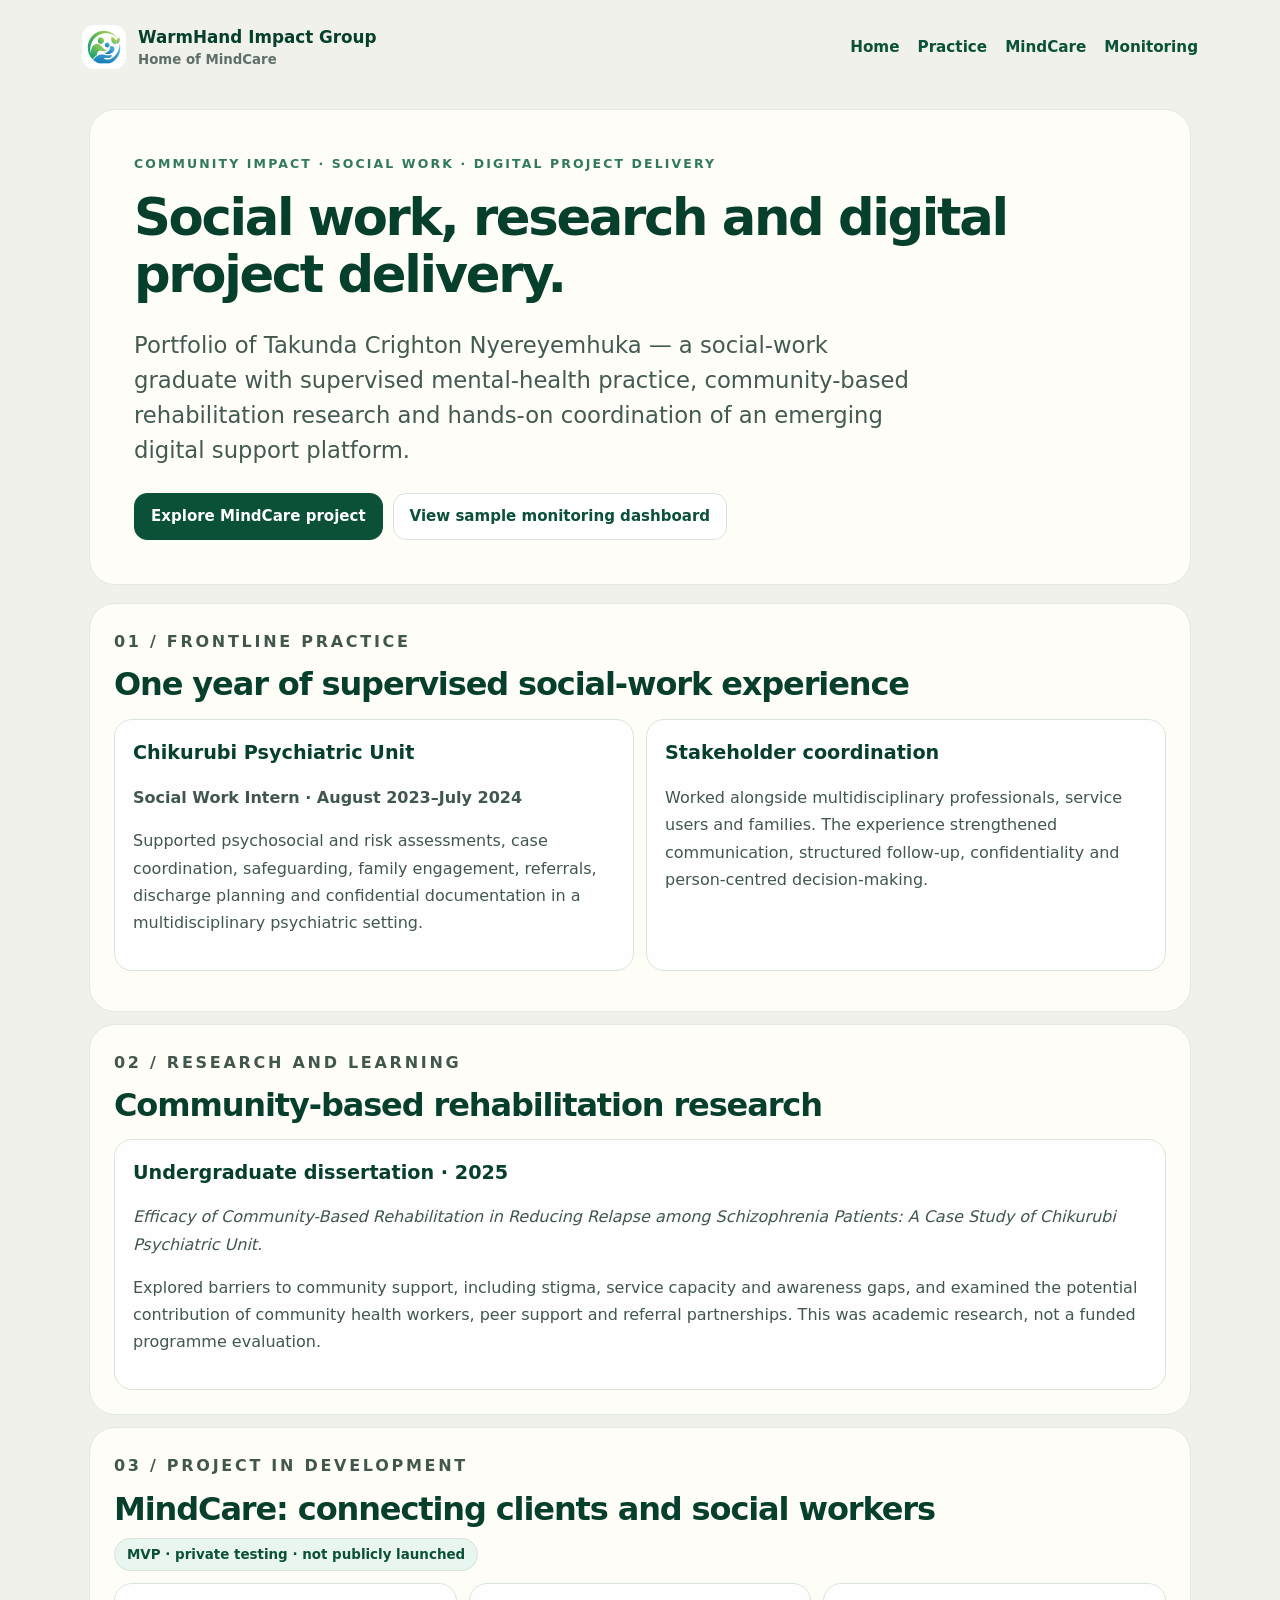
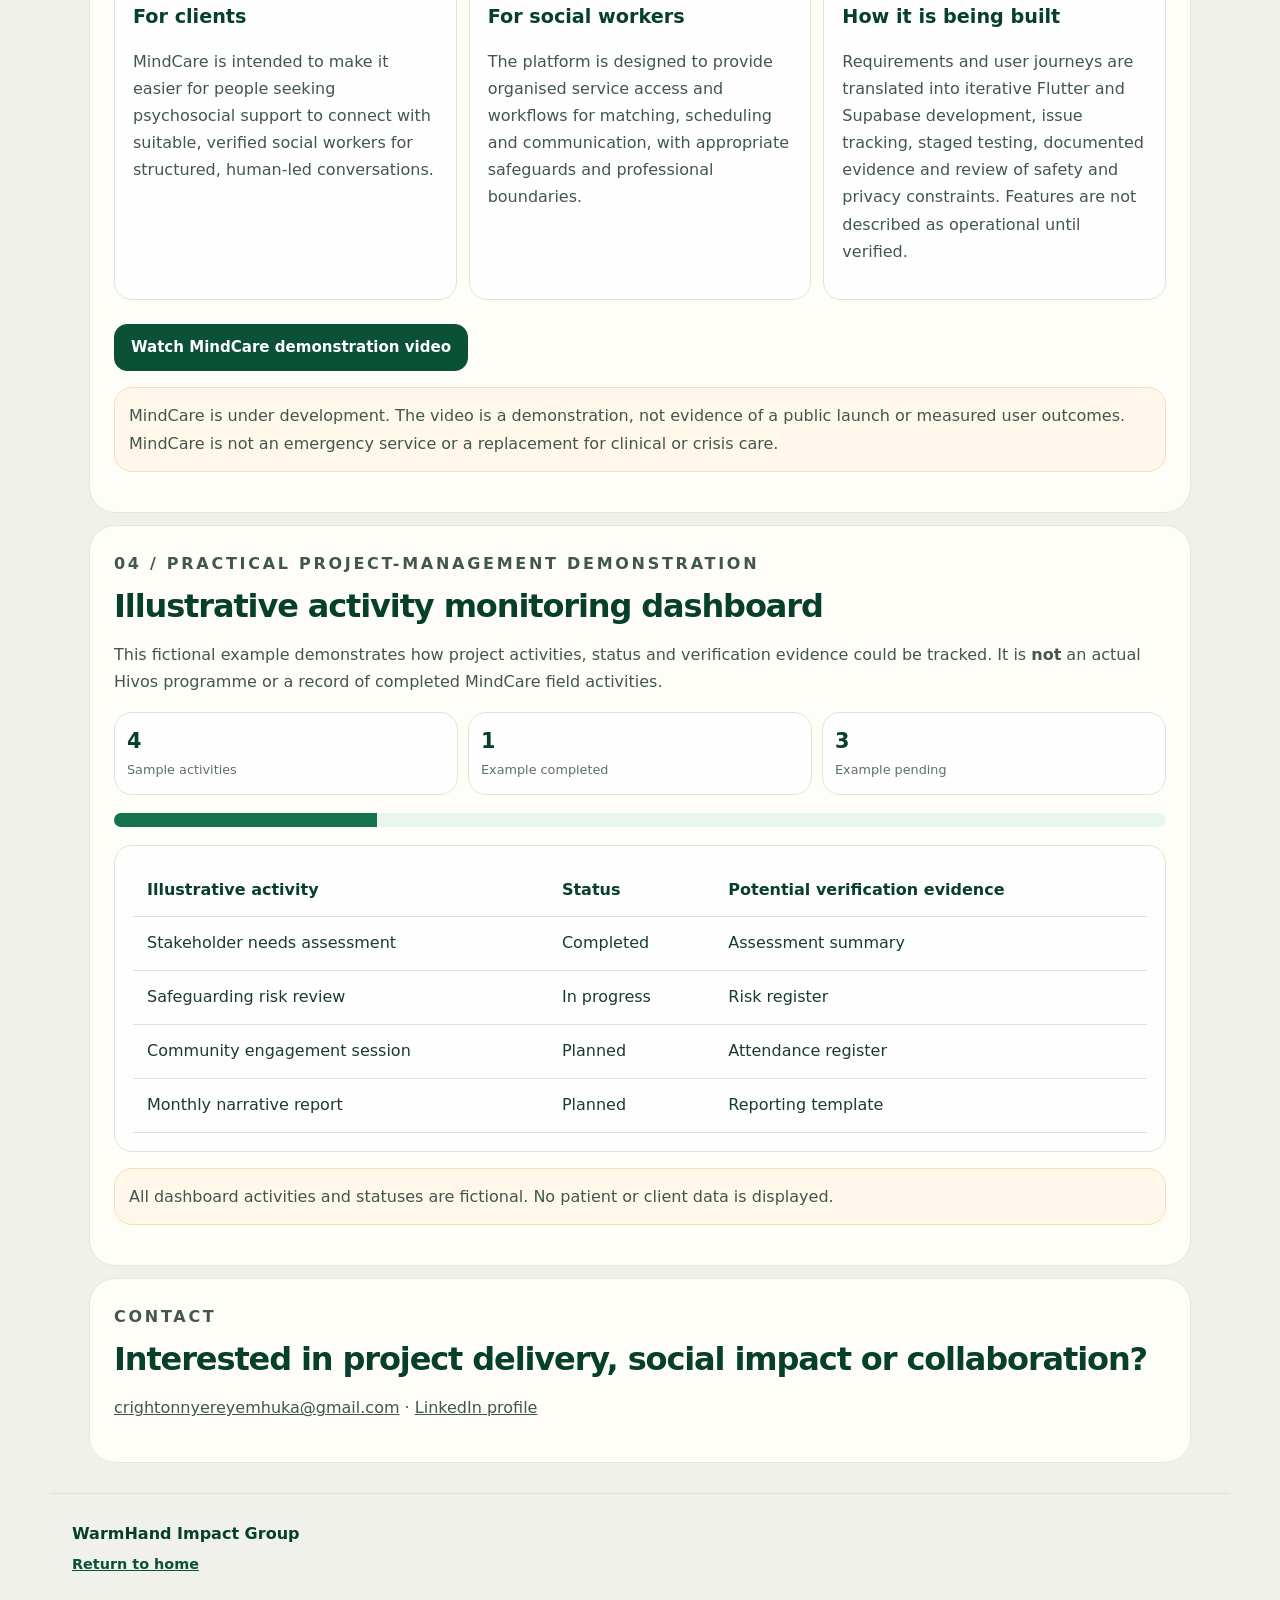
==== community-impact.html @ c660fe6f "Apply editorial layout and improve mobile navigation" ====
<!doctype html>
<html lang="en"><head><meta charset="utf-8"><meta name="viewport" content="width=device-width, initial-scale=1"><meta name="description" content="Community impact, social work practice, research and MindCare digital project delivery portfolio."><title>Community Impact & Project Delivery | WarmHand Impact</title><link rel="stylesheet" href="assets/styles.css"><link rel="stylesheet" href="assets/editorial-layout.css"><style>
/* Portfolio extensions use the existing WarmHand design tokens and components. */
.portfolio-wrap{max-width:1180px;margin:0 auto;padding:0 22px}
.portfolio-hero{padding:74px 0 58px}
.portfolio-hero h1{max-width:950px;font-size:clamp(2.45rem,5.1vw,5.8rem);line-height:.98;letter-spacing:-.065em;color:var(--green-950);margin:16px 0 24px}
.portfolio-hero>p:not(.eyebrow){max-width:800px;font-size:clamp(1.08rem,2vw,1.42rem);color:#425a51}
.portfolio-grid{display:grid;grid-template-columns:repeat(auto-fit,minmax(260px,1fr));gap:18px;margin:24px 0}
.portfolio-panel{background:rgba(255,255,255,.82);border:1px solid var(--line);border-radius:24px;padding:24px;box-shadow:var(--soft-shadow)}
.portfolio-panel h3{margin:0 0 8px;color:var(--green-950);font-size:1.2rem}
.portfolio-panel p{color:#41574e}
.portfolio-table{width:100%;border-collapse:collapse;min-width:600px}
.portfolio-table th,.portfolio-table td{padding:14px;text-align:left;border-bottom:1px solid var(--line)}
.portfolio-table th{color:var(--green-950)}
.portfolio-scroll{overflow-x:auto}
.portfolio-progress{height:14px;background:var(--green-100);border-radius:999px;overflow:hidden;margin:18px 0}
.portfolio-progress span{display:block;width:25%;height:100%;background:var(--green-700)}
.portfolio-note{background:#fff7e9;border:1px solid #f1dfbd;border-radius:18px;padding:14px;color:#59462b}
.portfolio-wrap .section{padding-left:0;padding-right:0}
@media(max-width:620px){.portfolio-wrap{padding:0 18px}.portfolio-hero{padding:44px 0 24px}.portfolio-hero h1{font-size:2.7rem}}
</style></head>
<body><a class="skip-link" href="#main">Skip to content</a><header class="site-header"><nav class="nav-shell" aria-label="Primary navigation"><a class="brand" href="index.html"><img class="brand-logo" src="assets/images/warmhand-logo-mark.png" alt="WarmHand Impact Group logo"><span><strong>WarmHand Impact Group</strong><small>Home of MindCare</small></span></a><div class="nav-links"><a href="index.html">Home</a><a href="#practice">Practice</a><a href="#mindcare-project">MindCare</a><a href="#monitoring">Monitoring</a></div><details class="mobile-nav"><summary>Menu ☰</summary><div class="mobile-nav-links"><a href="index.html">Home</a><a href="#practice">Practice</a><a href="#research">Research</a><a href="#mindcare-project">MindCare</a><a href="#monitoring">Project example</a></div></details></nav></header>
<main id="main" class="portfolio-wrap"><section class="portfolio-hero"><p class="eyebrow">Community impact · Social work · Digital project delivery</p><h1>Social work, research and digital project delivery.</h1><p>Portfolio of Takunda Crighton Nyereyemhuka — a social-work graduate with supervised mental-health practice, community-based rehabilitation research and hands-on coordination of an emerging digital support platform.</p><div class="cta-row"><a class="button primary" href="#mindcare-project">Explore MindCare project</a><a class="button secondary" href="#monitoring">View sample monitoring dashboard</a></div></section>
<section class="section" id="practice"><p class="eyebrow">01 / Frontline practice</p><h2>One year of supervised social-work experience</h2><div class="portfolio-grid"><article class="portfolio-panel"><h3>Chikurubi Psychiatric Unit</h3><p><strong>Social Work Intern · August 2023–July 2024</strong></p><p>Supported psychosocial and risk assessments, case coordination, safeguarding, family engagement, referrals, discharge planning and confidential documentation in a multidisciplinary psychiatric setting.</p></article><article class="portfolio-panel"><h3>Stakeholder coordination</h3><p>Worked alongside multidisciplinary professionals, service users and families. The experience strengthened communication, structured follow-up, confidentiality and person-centred decision-making.</p></article></div></section>
<section class="section" id="research"><p class="eyebrow">02 / Research and learning</p><h2>Community-based rehabilitation research</h2><div class="portfolio-panel"><h3>Undergraduate dissertation · 2025</h3><p><em>Efficacy of Community-Based Rehabilitation in Reducing Relapse among Schizophrenia Patients: A Case Study of Chikurubi Psychiatric Unit.</em></p><p>Explored barriers to community support, including stigma, service capacity and awareness gaps, and examined the potential contribution of community health workers, peer support and referral partnerships. This was academic research, not a funded programme evaluation.</p></div></section>
<section class="section" id="mindcare-project"><p class="eyebrow">03 / Project in development</p><h2>MindCare: connecting clients and social workers</h2><span class="soft-badge">MVP · private testing · not publicly launched</span><div class="portfolio-grid"><article class="portfolio-panel"><h3>For clients</h3><p>MindCare is intended to make it easier for people seeking psychosocial support to connect with suitable, verified social workers for structured, human-led conversations.</p></article><article class="portfolio-panel"><h3>For social workers</h3><p>The platform is designed to provide organised service access and workflows for matching, scheduling and communication, with appropriate safeguards and professional boundaries.</p></article><article class="portfolio-panel"><h3>How it is being built</h3><p>Requirements and user journeys are translated into iterative Flutter and Supabase development, issue tracking, staged testing, documented evidence and review of safety and privacy constraints. Features are not described as operational until verified.</p></article></div><div class="cta-row"><a class="button primary" href="https://drive.google.com/file/d/1wieBa8pAQVCVMaeplPuVgaQwXZJIUbIg/view?usp=drivesdk" target="_blank" rel="noopener noreferrer">Watch MindCare demonstration video</a></div><p class="portfolio-note">MindCare is under development. The video is a demonstration, not evidence of a public launch or measured user outcomes. MindCare is not an emergency service or a replacement for clinical or crisis care.</p></section>
<section class="section" id="monitoring"><p class="eyebrow">04 / Practical project-management demonstration</p><h2>Illustrative activity monitoring dashboard</h2><p>This fictional example demonstrates how project activities, status and verification evidence could be tracked. It is <strong>not</strong> an actual Hivos programme or a record of completed MindCare field activities.</p><div class="portfolio-dashboard"><div class="portfolio-panel"><strong>4</strong><small>Sample activities</small></div><div class="portfolio-panel"><strong>1</strong><small>Example completed</small></div><div class="portfolio-panel"><strong>3</strong><small>Example pending</small></div></div><div class="portfolio-progress" role="img" aria-label="One of four illustrative activities completed"><span></span></div><div class="portfolio-panel portfolio-scroll"><table class="portfolio-table"><thead><tr><th>Illustrative activity</th><th>Status</th><th>Potential verification evidence</th></tr></thead><tbody><tr><td>Stakeholder needs assessment</td><td>Completed</td><td>Assessment summary</td></tr><tr><td>Safeguarding risk review</td><td>In progress</td><td>Risk register</td></tr><tr><td>Community engagement session</td><td>Planned</td><td>Attendance register</td></tr><tr><td>Monthly narrative report</td><td>Planned</td><td>Reporting template</td></tr></tbody></table></div><p class="portfolio-note">All dashboard activities and statuses are fictional. No patient or client data is displayed.</p></section>
<section class="section"><p class="eyebrow">Contact</p><h2>Interested in project delivery, social impact or collaboration?</h2><p><a href="mailto:crightonnyereyemhuka@gmail.com">crightonnyereyemhuka@gmail.com</a> · <a href="https://www.linkedin.com/in/crighton-nyereyemhuka-972250385" target="_blank" rel="noopener noreferrer">LinkedIn profile</a></p></section></main><footer class="site-footer"><div><strong>WarmHand Impact Group</strong><p><a href="index.html">Return to home</a></p></div></footer></body></html>
---- assets/styles.css ----
:root{
  --green-950:#063f2b; --green-900:#0b5138; --green-700:#14724e; --green-100:#e9f6ef; --green-50:#f5fbf7;
  --sky:#dff4ff; --sky-deep:#3e9ac4; --cream:#fffdf7; --ink:#163027; --muted:#5d7068; --line:#dbe9e2;
  --shadow:0 24px 70px rgba(11,81,56,.14); --soft-shadow:0 12px 35px rgba(11,81,56,.10); --radius:28px;
}
*{box-sizing:border-box} html{scroll-behavior:smooth} body{margin:0;font-family:Inter,ui-sans-serif,system-ui,-apple-system,BlinkMacSystemFont,"Segoe UI",Arial,sans-serif;color:var(--ink);background:linear-gradient(180deg,var(--cream),var(--green-50));line-height:1.6} img{max-width:100%;display:block} a{color:inherit}.skip-link{position:absolute;left:-999px;top:0;background:#fff;padding:10px 14px;z-index:20}.skip-link:focus{left:12px}.site-header{position:sticky;top:0;z-index:10;background:rgba(255,253,247,.84);backdrop-filter:blur(18px);border-bottom:1px solid rgba(219,233,226,.75)}.nav-shell{max-width:1180px;margin:auto;padding:16px 22px;display:flex;align-items:center;justify-content:space-between;gap:18px}.brand{display:flex;align-items:center;gap:12px;text-decoration:none}.brand-mark{width:48px;height:48px;border-radius:16px;background:linear-gradient(135deg,var(--green-900),var(--green-700));color:white;display:grid;place-items:center;font-weight:900;letter-spacing:-1px;box-shadow:var(--soft-shadow)}.brand strong{display:block;color:var(--green-950);font-size:1rem}.brand small{display:block;color:var(--muted);font-weight:650}.nav-links{display:flex;gap:18px;align-items:center}.nav-links a{text-decoration:none;font-weight:750;color:var(--green-900);font-size:.95rem}.hero-section{max-width:1240px;margin:0 auto;padding:74px 22px 58px;display:grid;grid-template-columns:minmax(0,0.86fr) minmax(320px,1.14fr);gap:36px;align-items:center}.hero-copy h1{font-size:clamp(2.45rem,5.1vw,5.8rem);line-height:.94;margin:16px 0 24px;letter-spacing:-.065em;color:var(--green-950)}.hero-lead{font-size:clamp(1.08rem,2vw,1.42rem);color:#425a51;max-width:650px}.eyebrow{text-transform:uppercase;letter-spacing:.16em;color:var(--green-700);font-size:.78rem;font-weight:900;margin:0 0 10px}.badge-row,.cta-row{display:flex;flex-wrap:wrap;gap:10px;margin-top:22px}.status-badge,.soft-badge{border:1px solid var(--line);background:white;border-radius:999px;padding:10px 14px;font-weight:850;color:var(--green-900);box-shadow:0 8px 24px rgba(11,81,56,.06)}.soft-badge{background:var(--green-100)}.button{display:inline-flex;align-items:center;justify-content:center;border-radius:999px;padding:13px 18px;text-decoration:none;font-weight:900;border:1px solid var(--line);transition:.2s ease}.button.primary{background:var(--green-900);color:white;border-color:var(--green-900)}.button.secondary{background:white;color:var(--green-900)}.button.ghost{background:transparent;color:var(--green-900)}.button:hover{transform:translateY(-2px);box-shadow:var(--soft-shadow)}.hero-visual{border-radius:36px;overflow:hidden;box-shadow:var(--shadow);background:white}.hero-visual img{width:100%;height:100%;object-fit:cover}.section{max-width:1180px;margin:0 auto;padding:76px 22px}.split-section{display:grid;grid-template-columns:1fr 1fr;gap:42px;align-items:center}.split-section.reverse{grid-template-columns:1.05fr .95fr}.section h2{font-size:clamp(2rem,3.2vw,3.75rem);line-height:1.02;letter-spacing:-.045em;color:var(--green-950);margin:0 0 20px}.section p{font-size:1.04rem;color:#41574e}.image-card{border-radius:var(--radius);overflow:hidden;background:#fff;box-shadow:var(--shadow);border:1px solid rgba(219,233,226,.8)}.image-card img{width:100%;height:100%;object-fit:cover}.image-card.tall img{min-height:420px}.section-heading{max-width:820px;margin-bottom:28px}.cards{display:grid;gap:18px}.cards.four{grid-template-columns:repeat(4,1fr)}.info-card{background:rgba(255,255,255,.82);border:1px solid var(--line);border-radius:24px;padding:24px;box-shadow:var(--soft-shadow)}.info-card span{display:inline-grid;place-items:center;width:42px;height:42px;border-radius:14px;background:var(--green-100);color:var(--green-900);font-weight:900;margin-bottom:14px}.info-card h3{margin:0 0 8px;color:var(--green-950);font-size:1.2rem}.info-card p{font-size:.98rem;margin:0}.product-spotlight{display:grid;grid-template-columns:.95fr 1.05fr;gap:42px;align-items:center;background:linear-gradient(135deg,#ffffff,#eef8f3 62%,#e5f7ff);border:1px solid var(--line);border-radius:42px;margin-top:56px;box-shadow:var(--shadow)}.check-list{list-style:none;padding:0;margin:22px 0;display:grid;gap:10px}.check-list li{background:white;border:1px solid var(--line);border-radius:16px;padding:12px 14px;font-weight:800;color:var(--green-900)}.check-list li:before{content:"✓";display:inline-block;margin-right:10px;color:var(--green-700)}.safe-note{font-size:.95rem;background:#fff7e9;border:1px solid #f1dfbd;border-radius:18px;padding:14px;color:#59462b!important}.product-image img{min-height:390px}.steps{display:grid;grid-template-columns:repeat(4,1fr);gap:16px}.steps article{background:white;border:1px solid var(--line);border-radius:24px;padding:24px;box-shadow:var(--soft-shadow)}.steps strong{display:grid;place-items:center;width:44px;height:44px;border-radius:15px;background:var(--green-900);color:white;margin-bottom:14px}.steps h3{margin:0 0 8px;color:var(--green-950)}.steps p{font-size:.96rem;margin:0}.full-bleed-card{background:var(--green-950);color:white;border-radius:42px;display:grid;grid-template-columns:.88fr 1.12fr;gap:30px;align-items:center;box-shadow:var(--shadow);padding:42px;margin-top:36px}.full-bleed-card .eyebrow{color:#b8f1d4}.full-bleed-card h2,.full-bleed-card p{color:white}.full-bleed-card img{border-radius:28px;box-shadow:0 16px 50px rgba(0,0,0,.24)}.founder-note{position:relative;border-radius:42px;overflow:hidden;margin-top:36px;border:1px solid var(--line);box-shadow:var(--shadow);min-height:360px;display:grid;align-items:center}.founder-bg{position:absolute;inset:0;background:url('images/founder-mission-abstract.png') center/cover no-repeat;opacity:.9}.founder-content{position:relative;max-width:820px;padding:48px}.founder-content blockquote{font-size:clamp(1.45rem,2.8vw,2.55rem);line-height:1.15;letter-spacing:-.035em;color:var(--green-950);margin:0 0 24px;font-weight:900}.founder-name{font-weight:900;color:var(--green-950)!important;margin:0}.founder-role{margin:0;color:var(--muted)!important}.partnership-section{display:grid;grid-template-columns:.9fr 1.1fr;gap:32px;align-items:center}.partner-cards{display:grid;grid-template-columns:1fr 1fr;gap:14px}.partner-cards span{background:white;border:1px solid var(--line);border-radius:20px;padding:18px;font-weight:850;color:var(--green-900);box-shadow:var(--soft-shadow)}.site-footer{max-width:1180px;margin:50px auto 24px;padding:28px 22px;border-top:1px solid var(--line);display:flex;justify-content:space-between;gap:22px;align-items:flex-start}.site-footer strong{color:var(--green-950)}.site-footer p{margin:6px 0;color:var(--muted)}.site-footer nav{display:flex;flex-wrap:wrap;gap:14px}.site-footer a{font-weight:800;color:var(--green-900)}.legal-main{max-width:920px;margin:0 auto;padding:70px 22px}.legal-card{background:white;border:1px solid var(--line);box-shadow:var(--shadow);border-radius:32px;padding:34px}.legal-card h1{color:var(--green-950);font-size:clamp(2rem,4vw,3.3rem);line-height:1;margin-top:0}.legal-card h2{color:var(--green-900);margin-top:30px}.legal-card p,.legal-card li{color:#41574e}.legal-pill{display:inline-flex;border:1px solid var(--line);background:var(--green-100);border-radius:999px;padding:8px 12px;font-weight:850;color:var(--green-900);margin-bottom:16px}
@media(max-width:940px){.nav-shell{align-items:flex-start}.nav-links{display:none}.hero-section,.split-section,.split-section.reverse,.product-spotlight,.full-bleed-card,.partnership-section{grid-template-columns:1fr}.hero-section{padding-top:44px}.cards.four,.steps{grid-template-columns:1fr 1fr}.product-spotlight,.full-bleed-card{border-radius:30px;margin-left:14px;margin-right:14px}.site-footer{flex-direction:column}.founder-content{padding:34px}}
@media(max-width:620px){.hero-copy h1{font-size:2.7rem}.cards.four,.steps,.partner-cards{grid-template-columns:1fr}.section{padding:54px 18px}.hero-section{padding-left:18px;padding-right:18px}.full-bleed-card{padding:24px}.brand small{display:none}.hero-visual,.image-card{border-radius:24px}}

/* StageWEB_18_R8 typography and logo fix */
html {
  -webkit-font-smoothing: antialiased;
  -moz-osx-font-smoothing: grayscale;
  text-rendering: optimizeLegibility;
}

body {
  font-family: Inter, ui-sans-serif, system-ui, -apple-system, BlinkMacSystemFont, "Segoe UI", Arial, sans-serif;
  letter-spacing: -0.01em;
}

.brand-logo {
  width: 44px;
  height: 44px;
  border-radius: 16px;
  object-fit: contain;
  display: block;
  background: #ffffff;
  padding: 4px;
  box-shadow: 0 14px 34px rgba(15, 118, 110, 0.16);
}

@media (max-width: 640px) {
  .brand-logo {
    width: 40px;
    height: 40px;
    border-radius: 14px;
  }
}
---- assets/editorial-layout.css ----
/* WarmHand editorial card layout — informed by the supplied Jue's screenshot, with original WarmHand branding. */
:root{--cream:#f0f1eb;--line:#d9e5dc;--shadow:0 12px 34px rgba(6,63,43,.055);--soft-shadow:0 7px 20px rgba(6,63,43,.045);--radius:24px}
body{background:#f0f1eb;color:#193c30;line-height:1.55;letter-spacing:0}
.site-header{position:relative;background:#f0f1eb;border-bottom:0;backdrop-filter:none}
.nav-shell{max-width:1160px;padding:24px 22px}
.brand strong{font-size:1.05rem}.brand-logo{box-shadow:none;border-radius:12px}
.hero-section{max-width:1130px;display:block;padding:36px 22px 20px}
.hero-copy{background:#fffdf8;border:1px solid #e2e9e1;border-radius:28px;padding:clamp(24px,4vw,48px);box-shadow:none}
.hero-copy h1{max-width:760px;font-size:clamp(2.05rem,4vw,3.7rem);line-height:1.09;letter-spacing:-.045em;margin:18px 0}
.hero-lead{font-size:clamp(1rem,1.6vw,1.2rem);line-height:1.65;color:#5a6c63;max-width:680px}
.eyebrow{font-size:.78rem;letter-spacing:.17em;font-weight:800;color:#31795c}
.brand-product-line{margin:14px 0 0;font-size:.98rem}
.badge-row{gap:8px;margin-top:20px}.status-badge,.soft-badge{font-size:.84rem;font-weight:700;padding:8px 12px;box-shadow:none}
.cta-row{gap:10px;margin-top:24px}.button{border-radius:13px;padding:11px 16px;font-size:.94rem;font-weight:750;box-shadow:none}
.hero-visual{max-width:1130px;margin:18px auto 0;border-radius:25px;max-height:360px;box-shadow:none}
.hero-visual img{width:100%;max-height:360px;object-fit:cover}
.section{max-width:1130px;padding:24px 22px}
.section h2{font-size:clamp(1.55rem,2.5vw,2.45rem);line-height:1.18;letter-spacing:-.035em;margin:0 0 14px}
.section p{font-size:1rem;line-height:1.7}
.split-section,.split-section.reverse,.partnership-section{background:#fffdf8;border:1px solid #e2e9e1;border-radius:28px;padding:clamp(22px,3vw,36px);gap:28px;margin-top:18px;margin-bottom:18px}
.image-card,.info-card,.steps article,.partner-cards span{border:1px solid #e0e8e0;border-radius:22px;box-shadow:none;background:#fffdfb}
.image-card.tall img,.product-image img{min-height:0}
.card-grid-section,.timeline-section{background:#f7f9f4;border-radius:28px;margin-top:18px;margin-bottom:18px;padding:clamp(22px,3vw,36px)}
.cards,.steps{gap:12px}.info-card,.steps article{padding:20px}
.info-card h3,.steps h3{font-size:1.05rem}.info-card p,.steps p{font-size:.93rem}
.product-spotlight{background:#fffdf8;border:1px solid #e2e9e1;border-radius:28px;margin-top:18px;margin-bottom:18px;box-shadow:none;padding:clamp(22px,3vw,36px);gap:28px}
.full-bleed-card{border-radius:28px;box-shadow:none;margin-top:18px;margin-bottom:18px;padding:30px}
.founder-note{min-height:0;border-radius:28px;box-shadow:none;margin-top:18px;margin-bottom:18px}
.founder-content{padding:36px}.founder-content blockquote{font-size:clamp(1.3rem,2.2vw,2rem);line-height:1.3}
.site-footer{margin-top:30px}.site-footer a{font-size:.9rem}
.mobile-nav{display:none}
@media(max-width:940px){.mobile-nav{display:block;position:relative;margin-left:auto}.mobile-nav summary{cursor:pointer;list-style:none;border:1px solid #d8e5db;border-radius:12px;padding:9px 13px;background:#fffdf8;color:var(--green-900);font-weight:750}.mobile-nav summary::-webkit-details-marker{display:none}.mobile-nav[open] .mobile-nav-links{display:flex;position:absolute;right:0;top:calc(100% + 8px);flex-direction:column;min-width:190px;background:#fffdf8;border:1px solid #d8e5db;border-radius:16px;padding:10px;box-shadow:var(--soft-shadow);z-index:50}.mobile-nav-links a{padding:10px;color:var(--green-900);font-weight:700;text-decoration:none}.nav-shell{align-items:center}.hero-section{padding-top:16px}.split-section,.split-section.reverse,.product-spotlight,.full-bleed-card,.partnership-section{grid-template-columns:1fr}}
@media(max-width:620px){.nav-shell{padding:16px 18px}.hero-section{padding:10px 14px 14px}.hero-copy{padding:24px 20px;border-radius:24px}.hero-copy h1{font-size:clamp(2rem,8vw,2.6rem);line-height:1.12}.hero-lead{font-size:1rem}.hero-visual{margin:12px 14px 0}.hero-visual img{max-height:230px}.section{padding:20px 14px}.split-section,.split-section.reverse,.partnership-section,.product-spotlight,.card-grid-section,.timeline-section{padding:22px 20px;margin-top:10px;margin-bottom:10px}.section h2{font-size:1.7rem}.section p{font-size:.97rem}.cards.four,.steps,.partner-cards{grid-template-columns:1fr}.info-card,.steps article{padding:18px}.cta-row{gap:8px}.button{padding:11px 13px;font-size:.9rem}.founder-content{padding:24px}.full-bleed-card{margin-left:14px;margin-right:14px;padding:22px}}
/* Community Impact page: same contained-panel language */
.portfolio-wrap{max-width:1130px!important;padding:0 14px!important}
.portfolio-hero{background:#fffdf8;border:1px solid #e2e9e1;border-radius:26px;padding:clamp(24px,4vw,44px)!important;margin:14px 0 18px}
.portfolio-hero h1{font-size:clamp(2rem,4vw,3.4rem)!important;line-height:1.12!important;letter-spacing:-.045em!important}
.portfolio-wrap .section{padding:24px!important;margin:12px 0!important;background:#fffdf8;border:1px solid #e2e9e1;border-radius:26px}
.portfolio-wrap .section h2{font-size:clamp(1.55rem,2.5vw,2.4rem)!important;line-height:1.2}
.portfolio-panel{border-radius:18px!important;box-shadow:none!important;padding:18px!important}
.portfolio-grid{gap:12px!important;margin:16px 0!important}
.portfolio-note{font-size:.9rem}.portfolio-dashboard{display:grid;grid-template-columns:repeat(3,minmax(0,1fr));gap:10px;margin:14px 0}.portfolio-dashboard .portfolio-panel{padding:12px!important}.portfolio-dashboard strong{display:block;color:var(--green-950);font-size:1.3rem}.portfolio-dashboard small{font-size:.8rem;color:var(--muted)}
@media(max-width:620px){.portfolio-wrap .section{padding:20px!important}.portfolio-hero{margin-top:8px}.portfolio-hero h1{font-size:2.15rem!important}}
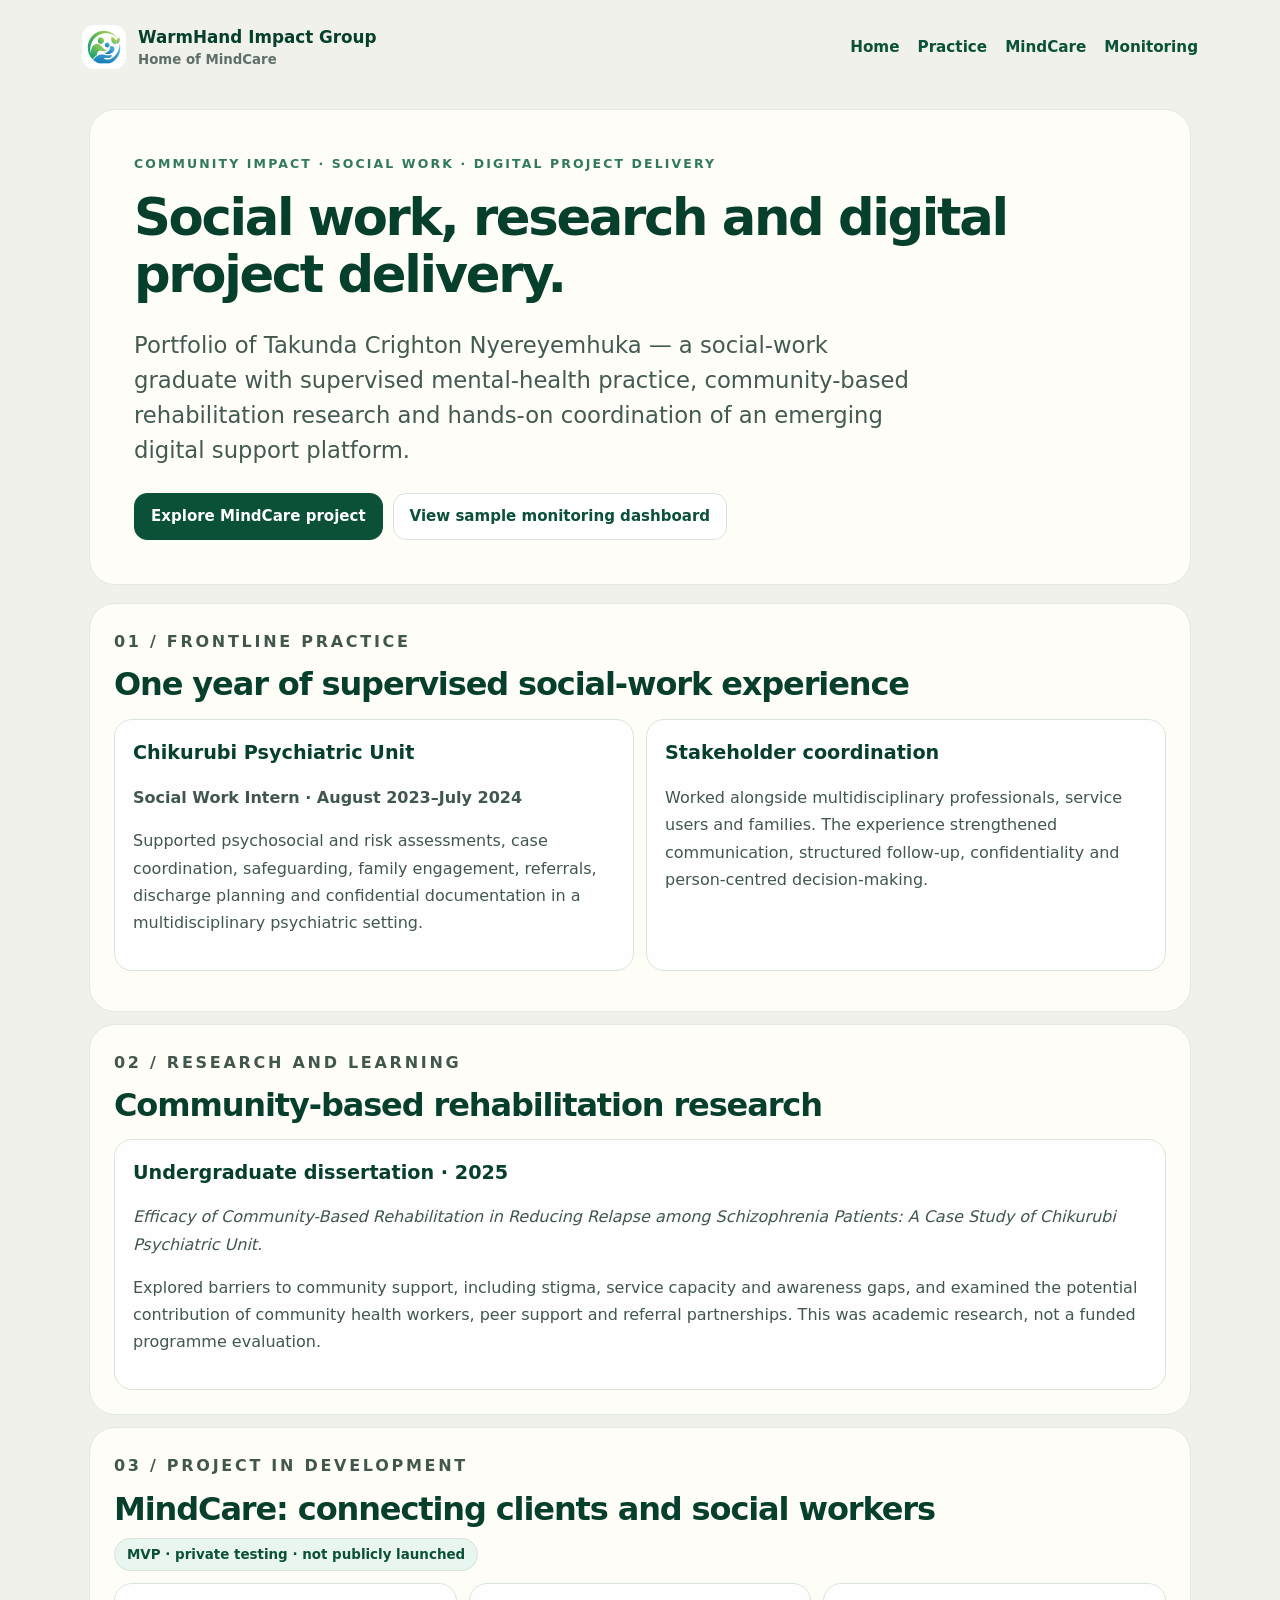
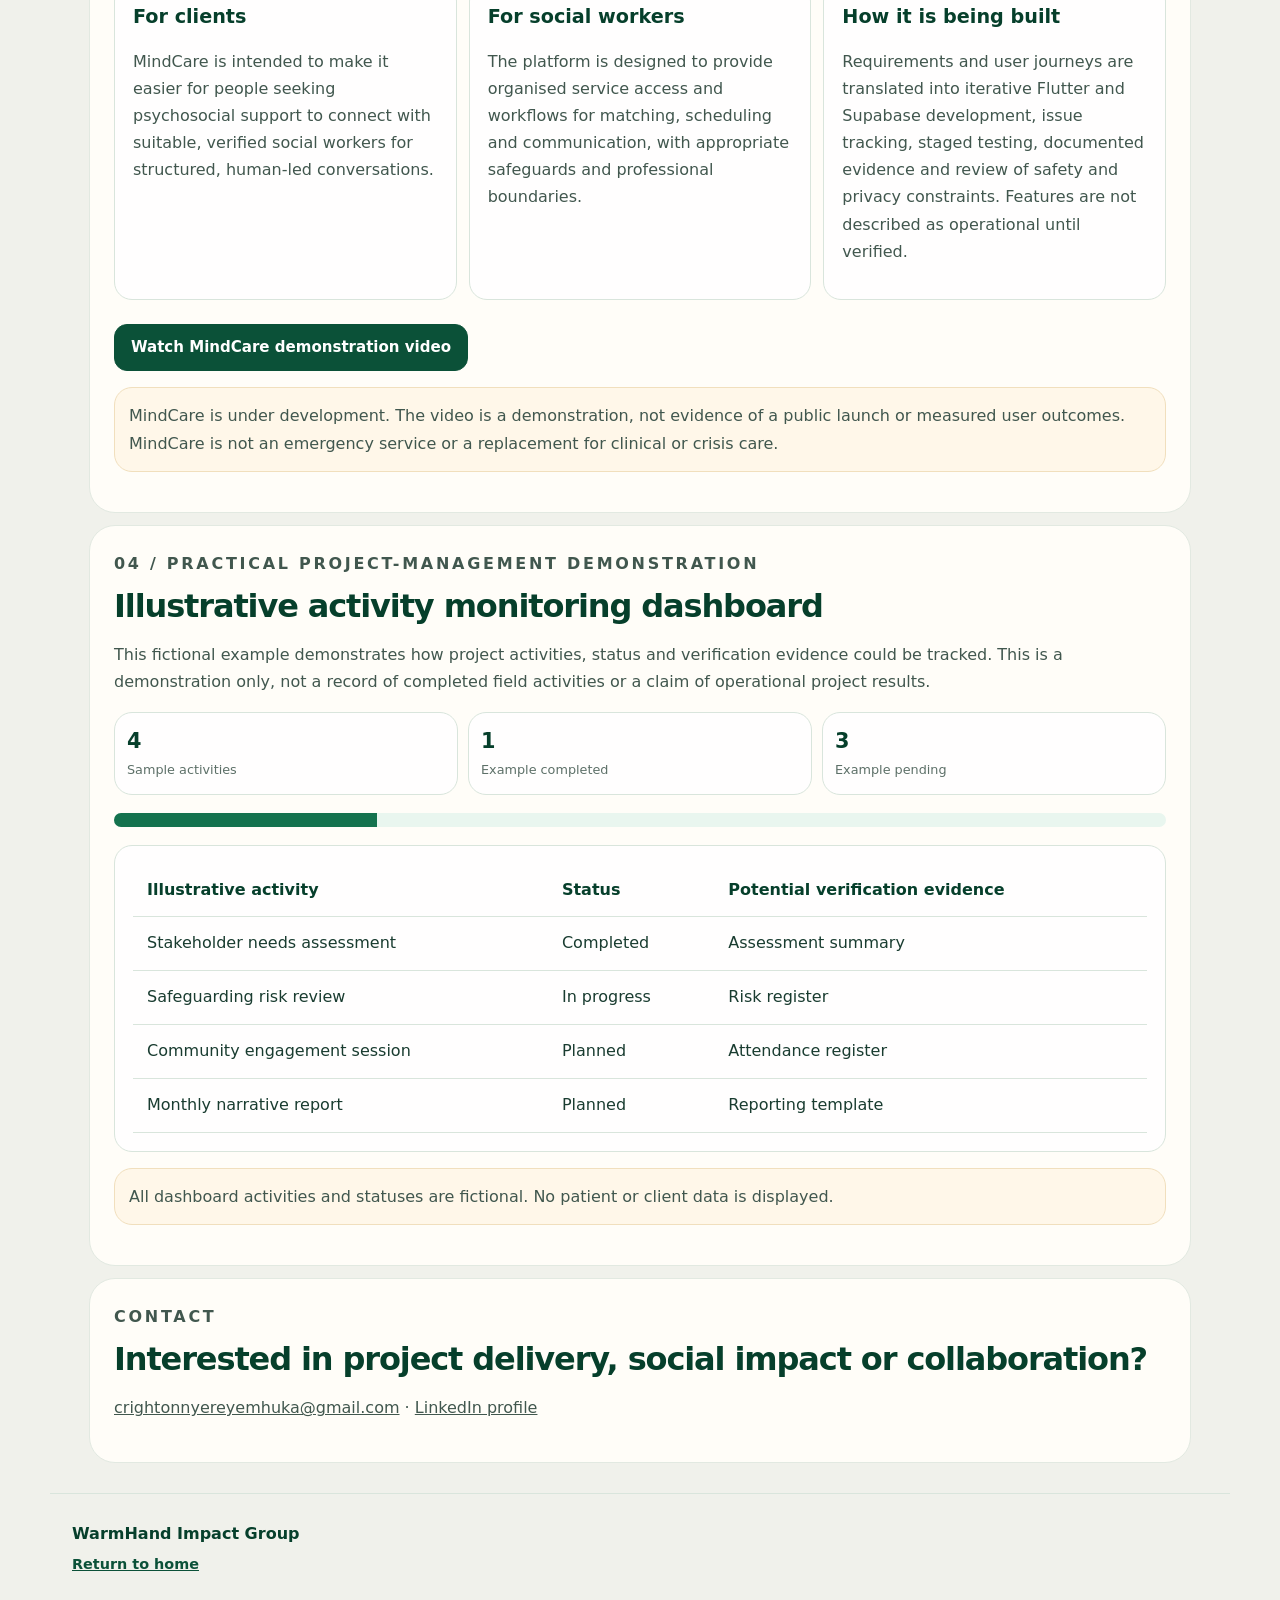
==== commit 199f513c: "Remove employer-specific reference from public portfolio" ====
--- a/community-impact.html
+++ b/community-impact.html
@@ -24,5 +24,5 @@
 <section class="section" id="practice"><p class="eyebrow">01 / Frontline practice</p><h2>One year of supervised social-work experience</h2><div class="portfolio-grid"><article class="portfolio-panel"><h3>Chikurubi Psychiatric Unit</h3><p><strong>Social Work Intern · August 2023–July 2024</strong></p><p>Supported psychosocial and risk assessments, case coordination, safeguarding, family engagement, referrals, discharge planning and confidential documentation in a multidisciplinary psychiatric setting.</p></article><article class="portfolio-panel"><h3>Stakeholder coordination</h3><p>Worked alongside multidisciplinary professionals, service users and families. The experience strengthened communication, structured follow-up, confidentiality and person-centred decision-making.</p></article></div></section>
 <section class="section" id="research"><p class="eyebrow">02 / Research and learning</p><h2>Community-based rehabilitation research</h2><div class="portfolio-panel"><h3>Undergraduate dissertation · 2025</h3><p><em>Efficacy of Community-Based Rehabilitation in Reducing Relapse among Schizophrenia Patients: A Case Study of Chikurubi Psychiatric Unit.</em></p><p>Explored barriers to community support, including stigma, service capacity and awareness gaps, and examined the potential contribution of community health workers, peer support and referral partnerships. This was academic research, not a funded programme evaluation.</p></div></section>
 <section class="section" id="mindcare-project"><p class="eyebrow">03 / Project in development</p><h2>MindCare: connecting clients and social workers</h2><span class="soft-badge">MVP · private testing · not publicly launched</span><div class="portfolio-grid"><article class="portfolio-panel"><h3>For clients</h3><p>MindCare is intended to make it easier for people seeking psychosocial support to connect with suitable, verified social workers for structured, human-led conversations.</p></article><article class="portfolio-panel"><h3>For social workers</h3><p>The platform is designed to provide organised service access and workflows for matching, scheduling and communication, with appropriate safeguards and professional boundaries.</p></article><article class="portfolio-panel"><h3>How it is being built</h3><p>Requirements and user journeys are translated into iterative Flutter and Supabase development, issue tracking, staged testing, documented evidence and review of safety and privacy constraints. Features are not described as operational until verified.</p></article></div><div class="cta-row"><a class="button primary" href="https://drive.google.com/file/d/1wieBa8pAQVCVMaeplPuVgaQwXZJIUbIg/view?usp=drivesdk" target="_blank" rel="noopener noreferrer">Watch MindCare demonstration video</a></div><p class="portfolio-note">MindCare is under development. The video is a demonstration, not evidence of a public launch or measured user outcomes. MindCare is not an emergency service or a replacement for clinical or crisis care.</p></section>
-<section class="section" id="monitoring"><p class="eyebrow">04 / Practical project-management demonstration</p><h2>Illustrative activity monitoring dashboard</h2><p>This fictional example demonstrates how project activities, status and verification evidence could be tracked. It is <strong>not</strong> an actual Hivos programme or a record of completed MindCare field activities.</p><div class="portfolio-dashboard"><div class="portfolio-panel"><strong>4</strong><small>Sample activities</small></div><div class="portfolio-panel"><strong>1</strong><small>Example completed</small></div><div class="portfolio-panel"><strong>3</strong><small>Example pending</small></div></div><div class="portfolio-progress" role="img" aria-label="One of four illustrative activities completed"><span></span></div><div class="portfolio-panel portfolio-scroll"><table class="portfolio-table"><thead><tr><th>Illustrative activity</th><th>Status</th><th>Potential verification evidence</th></tr></thead><tbody><tr><td>Stakeholder needs assessment</td><td>Completed</td><td>Assessment summary</td></tr><tr><td>Safeguarding risk review</td><td>In progress</td><td>Risk register</td></tr><tr><td>Community engagement session</td><td>Planned</td><td>Attendance register</td></tr><tr><td>Monthly narrative report</td><td>Planned</td><td>Reporting template</td></tr></tbody></table></div><p class="portfolio-note">All dashboard activities and statuses are fictional. No patient or client data is displayed.</p></section>
+<section class="section" id="monitoring"><p class="eyebrow">04 / Practical project-management demonstration</p><h2>Illustrative activity monitoring dashboard</h2><p>This fictional example demonstrates how project activities, status and verification evidence could be tracked. This is a demonstration only, not a record of completed field activities or a claim of operational project results.</p><div class="portfolio-dashboard"><div class="portfolio-panel"><strong>4</strong><small>Sample activities</small></div><div class="portfolio-panel"><strong>1</strong><small>Example completed</small></div><div class="portfolio-panel"><strong>3</strong><small>Example pending</small></div></div><div class="portfolio-progress" role="img" aria-label="One of four illustrative activities completed"><span></span></div><div class="portfolio-panel portfolio-scroll"><table class="portfolio-table"><thead><tr><th>Illustrative activity</th><th>Status</th><th>Potential verification evidence</th></tr></thead><tbody><tr><td>Stakeholder needs assessment</td><td>Completed</td><td>Assessment summary</td></tr><tr><td>Safeguarding risk review</td><td>In progress</td><td>Risk register</td></tr><tr><td>Community engagement session</td><td>Planned</td><td>Attendance register</td></tr><tr><td>Monthly narrative report</td><td>Planned</td><td>Reporting template</td></tr></tbody></table></div><p class="portfolio-note">All dashboard activities and statuses are fictional. No patient or client data is displayed.</p></section>
 <section class="section"><p class="eyebrow">Contact</p><h2>Interested in project delivery, social impact or collaboration?</h2><p><a href="mailto:crightonnyereyemhuka@gmail.com">crightonnyereyemhuka@gmail.com</a> · <a href="https://www.linkedin.com/in/crighton-nyereyemhuka-972250385" target="_blank" rel="noopener noreferrer">LinkedIn profile</a></p></section></main><footer class="site-footer"><div><strong>WarmHand Impact Group</strong><p><a href="index.html">Return to home</a></p></div></footer></body></html>
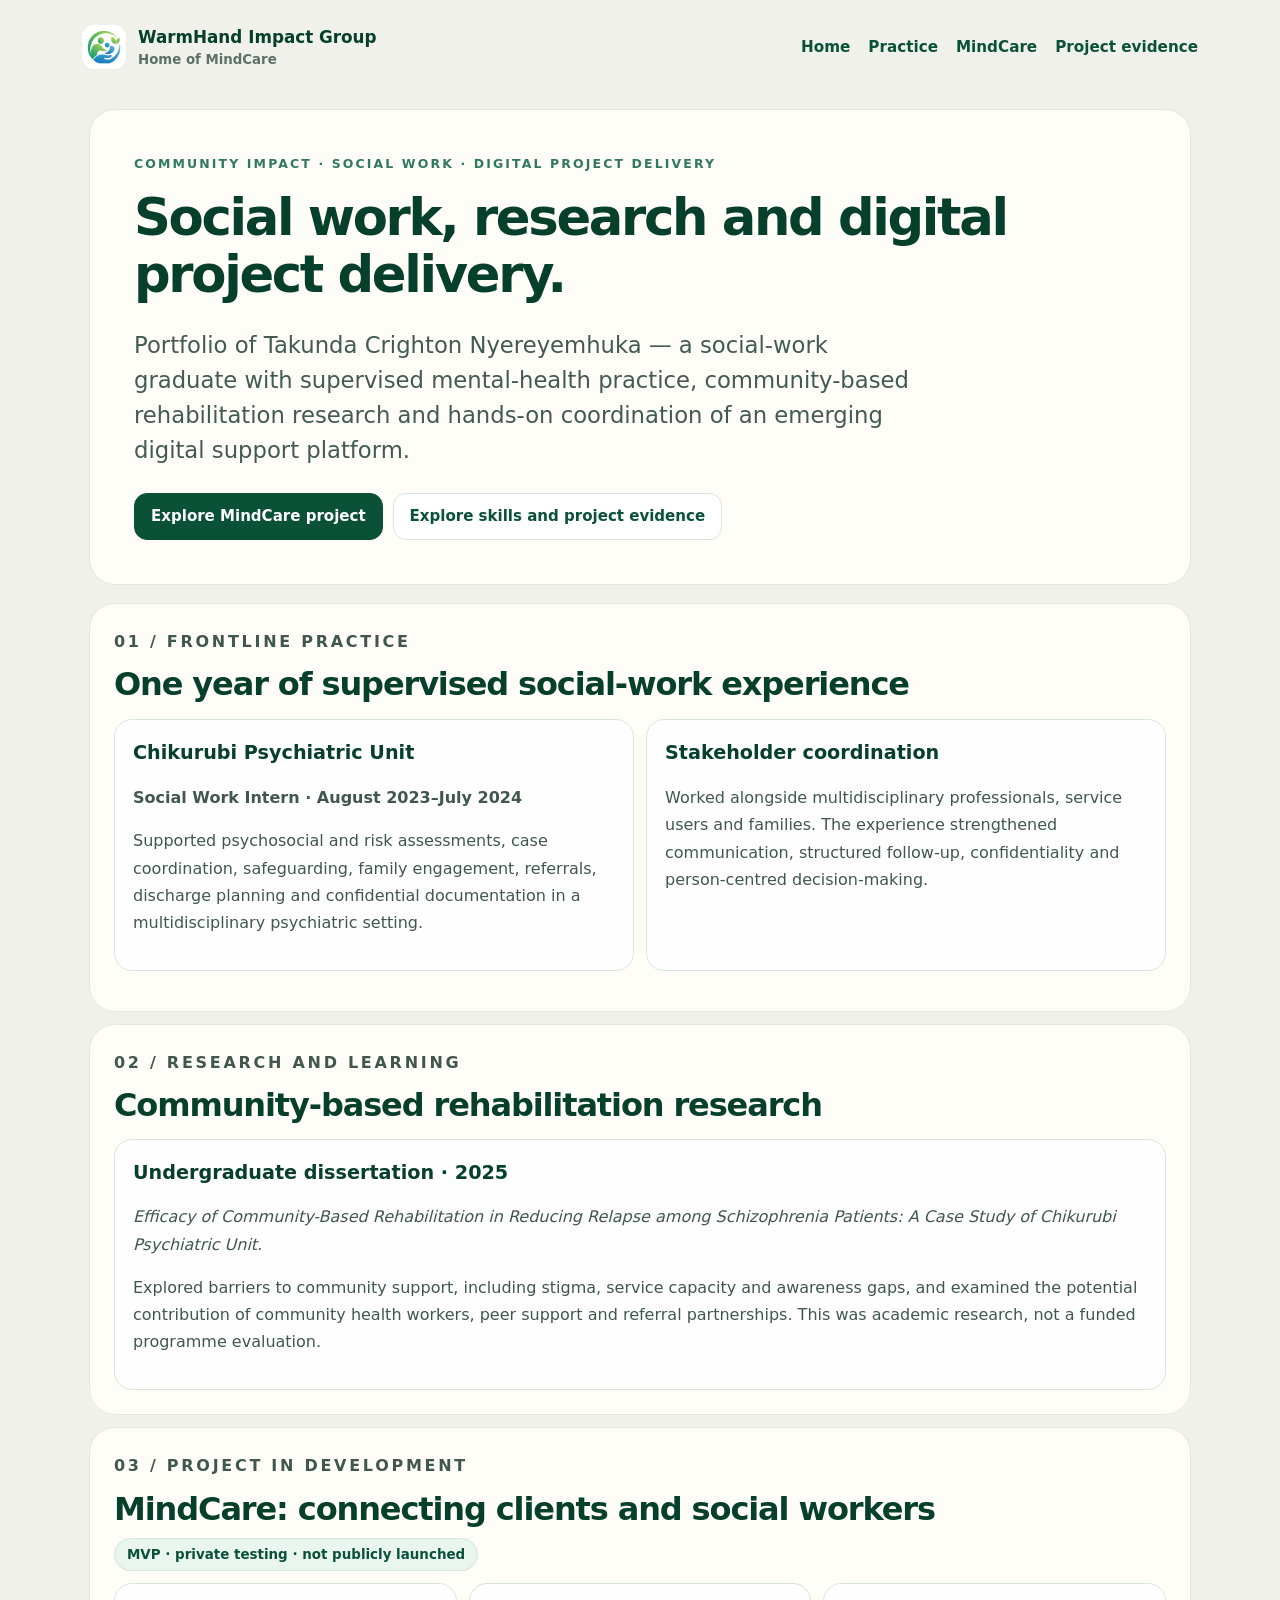
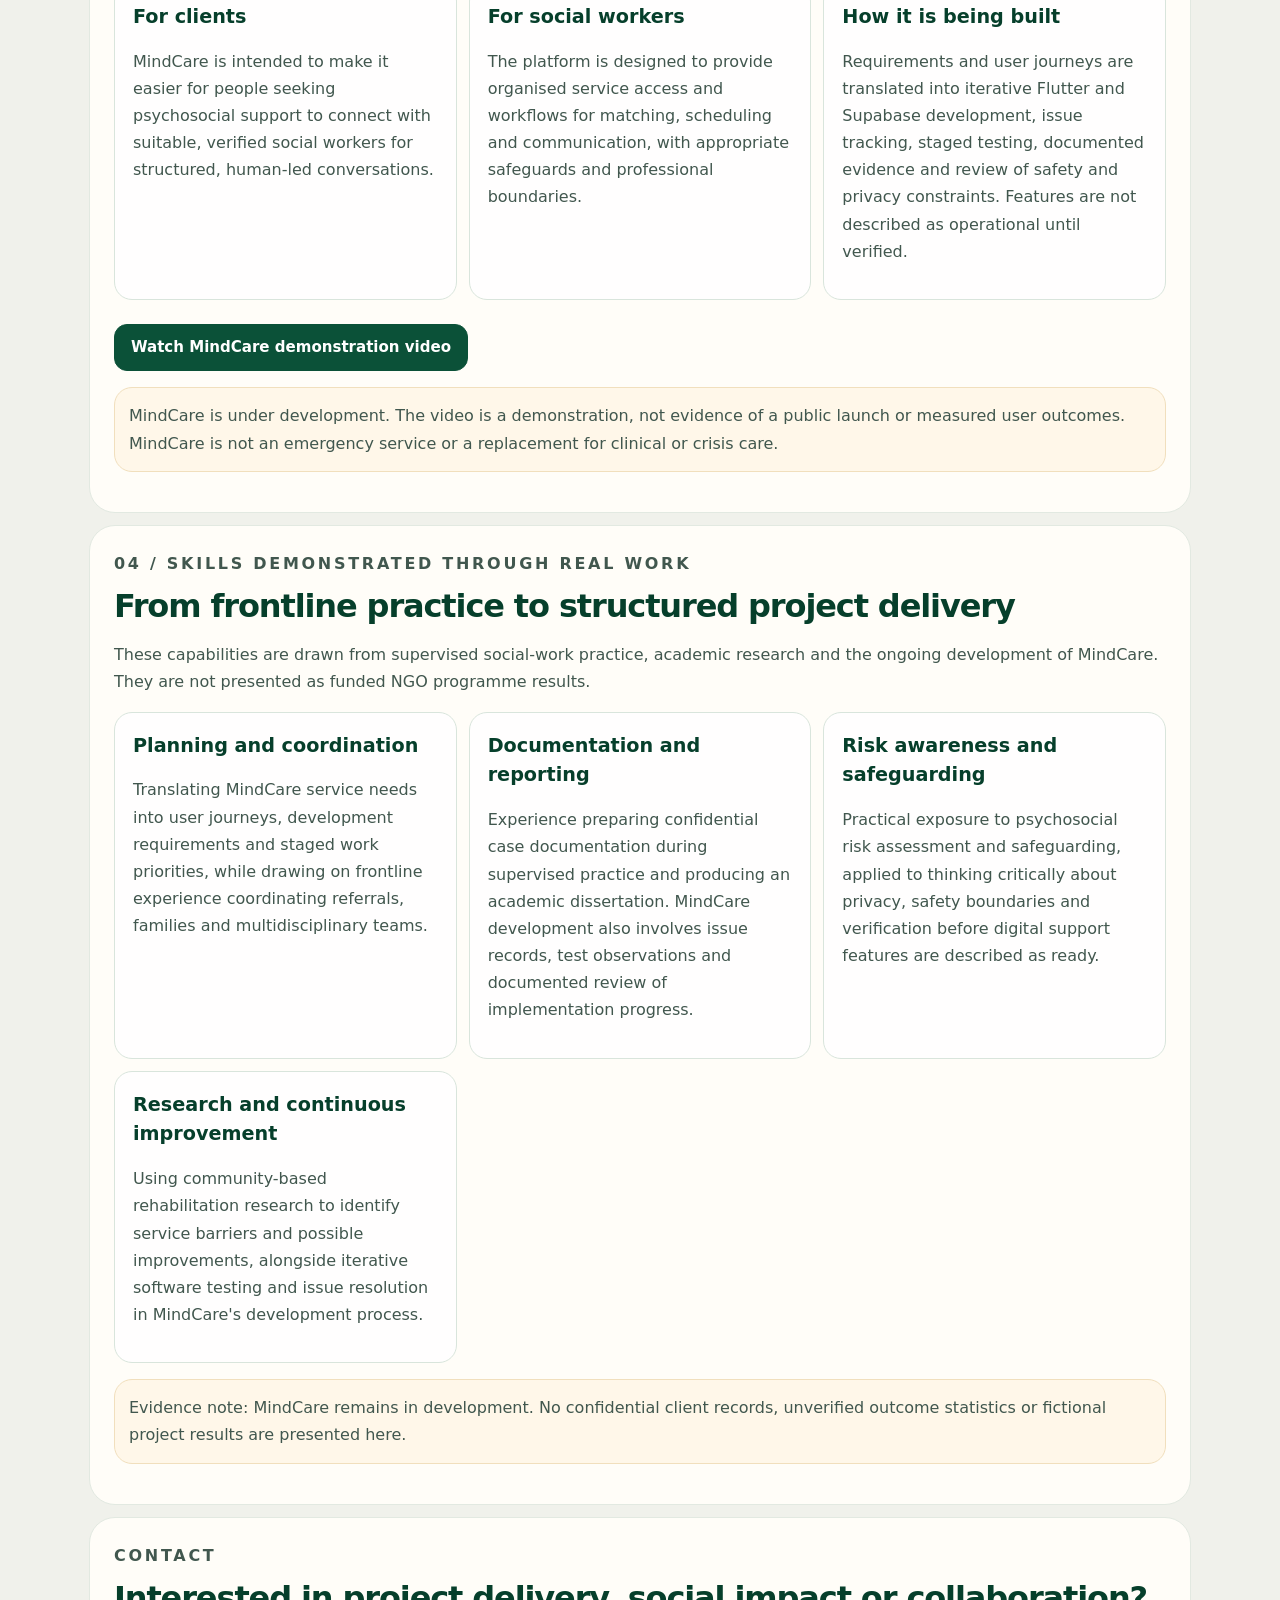
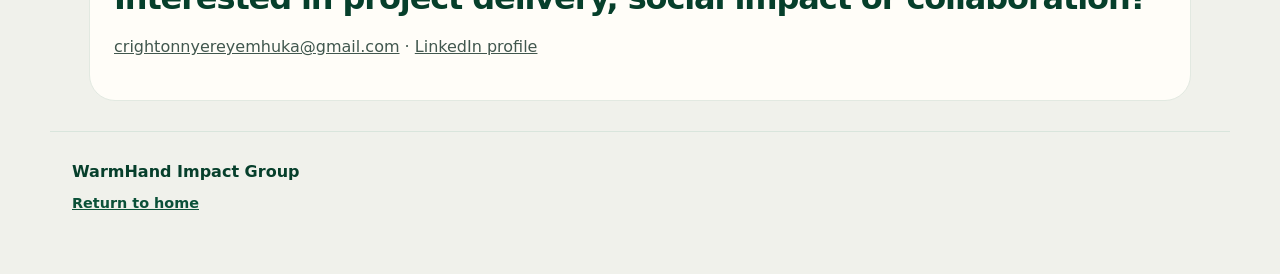
==== commit 6c02af71: "Replace fictional dashboard with genuine experience-led skills evidence" ====
--- a/community-impact.html
+++ b/community-impact.html
@@ -18,11 +18,11 @@
 .portfolio-note{background:#fff7e9;border:1px solid #f1dfbd;border-radius:18px;padding:14px;color:#59462b}
 .portfolio-wrap .section{padding-left:0;padding-right:0}
 @media(max-width:620px){.portfolio-wrap{padding:0 18px}.portfolio-hero{padding:44px 0 24px}.portfolio-hero h1{font-size:2.7rem}}
-</style></head>
-<body><a class="skip-link" href="#main">Skip to content</a><header class="site-header"><nav class="nav-shell" aria-label="Primary navigation"><a class="brand" href="index.html"><img class="brand-logo" src="assets/images/warmhand-logo-mark.png" alt="WarmHand Impact Group logo"><span><strong>WarmHand Impact Group</strong><small>Home of MindCare</small></span></a><div class="nav-links"><a href="index.html">Home</a><a href="#practice">Practice</a><a href="#mindcare-project">MindCare</a><a href="#monitoring">Monitoring</a></div><details class="mobile-nav"><summary>Menu ☰</summary><div class="mobile-nav-links"><a href="index.html">Home</a><a href="#practice">Practice</a><a href="#research">Research</a><a href="#mindcare-project">MindCare</a><a href="#monitoring">Project example</a></div></details></nav></header>
-<main id="main" class="portfolio-wrap"><section class="portfolio-hero"><p class="eyebrow">Community impact · Social work · Digital project delivery</p><h1>Social work, research and digital project delivery.</h1><p>Portfolio of Takunda Crighton Nyereyemhuka — a social-work graduate with supervised mental-health practice, community-based rehabilitation research and hands-on coordination of an emerging digital support platform.</p><div class="cta-row"><a class="button primary" href="#mindcare-project">Explore MindCare project</a><a class="button secondary" href="#monitoring">View sample monitoring dashboard</a></div></section>
+@media(max-width:620px){.portfolio-table{min-width:0}.portfolio-wrap .section{overflow-wrap:anywhere}} </style></head>
+<body><a class="skip-link" href="#main">Skip to content</a><header class="site-header"><nav class="nav-shell" aria-label="Primary navigation"><a class="brand" href="index.html"><img class="brand-logo" src="assets/images/warmhand-logo-mark.png" alt="WarmHand Impact Group logo"><span><strong>WarmHand Impact Group</strong><small>Home of MindCare</small></span></a><div class="nav-links"><a href="index.html">Home</a><a href="#practice">Practice</a><a href="#mindcare-project">MindCare</a><a href="#project-evidence">Project evidence</a></div><details class="mobile-nav"><summary>Menu ☰</summary><div class="mobile-nav-links"><a href="index.html">Home</a><a href="#practice">Practice</a><a href="#research">Research</a><a href="#mindcare-project">MindCare</a><a href="#project-evidence">Project evidence</a></div></details></nav></header>
+<main id="main" class="portfolio-wrap"><section class="portfolio-hero"><p class="eyebrow">Community impact · Social work · Digital project delivery</p><h1>Social work, research and digital project delivery.</h1><p>Portfolio of Takunda Crighton Nyereyemhuka — a social-work graduate with supervised mental-health practice, community-based rehabilitation research and hands-on coordination of an emerging digital support platform.</p><div class="cta-row"><a class="button primary" href="#mindcare-project">Explore MindCare project</a><a class="button secondary" href="#project-evidence">Explore skills and project evidence</a></div></section>
 <section class="section" id="practice"><p class="eyebrow">01 / Frontline practice</p><h2>One year of supervised social-work experience</h2><div class="portfolio-grid"><article class="portfolio-panel"><h3>Chikurubi Psychiatric Unit</h3><p><strong>Social Work Intern · August 2023–July 2024</strong></p><p>Supported psychosocial and risk assessments, case coordination, safeguarding, family engagement, referrals, discharge planning and confidential documentation in a multidisciplinary psychiatric setting.</p></article><article class="portfolio-panel"><h3>Stakeholder coordination</h3><p>Worked alongside multidisciplinary professionals, service users and families. The experience strengthened communication, structured follow-up, confidentiality and person-centred decision-making.</p></article></div></section>
 <section class="section" id="research"><p class="eyebrow">02 / Research and learning</p><h2>Community-based rehabilitation research</h2><div class="portfolio-panel"><h3>Undergraduate dissertation · 2025</h3><p><em>Efficacy of Community-Based Rehabilitation in Reducing Relapse among Schizophrenia Patients: A Case Study of Chikurubi Psychiatric Unit.</em></p><p>Explored barriers to community support, including stigma, service capacity and awareness gaps, and examined the potential contribution of community health workers, peer support and referral partnerships. This was academic research, not a funded programme evaluation.</p></div></section>
 <section class="section" id="mindcare-project"><p class="eyebrow">03 / Project in development</p><h2>MindCare: connecting clients and social workers</h2><span class="soft-badge">MVP · private testing · not publicly launched</span><div class="portfolio-grid"><article class="portfolio-panel"><h3>For clients</h3><p>MindCare is intended to make it easier for people seeking psychosocial support to connect with suitable, verified social workers for structured, human-led conversations.</p></article><article class="portfolio-panel"><h3>For social workers</h3><p>The platform is designed to provide organised service access and workflows for matching, scheduling and communication, with appropriate safeguards and professional boundaries.</p></article><article class="portfolio-panel"><h3>How it is being built</h3><p>Requirements and user journeys are translated into iterative Flutter and Supabase development, issue tracking, staged testing, documented evidence and review of safety and privacy constraints. Features are not described as operational until verified.</p></article></div><div class="cta-row"><a class="button primary" href="https://drive.google.com/file/d/1wieBa8pAQVCVMaeplPuVgaQwXZJIUbIg/view?usp=drivesdk" target="_blank" rel="noopener noreferrer">Watch MindCare demonstration video</a></div><p class="portfolio-note">MindCare is under development. The video is a demonstration, not evidence of a public launch or measured user outcomes. MindCare is not an emergency service or a replacement for clinical or crisis care.</p></section>
-<section class="section" id="monitoring"><p class="eyebrow">04 / Practical project-management demonstration</p><h2>Illustrative activity monitoring dashboard</h2><p>This fictional example demonstrates how project activities, status and verification evidence could be tracked. This is a demonstration only, not a record of completed field activities or a claim of operational project results.</p><div class="portfolio-dashboard"><div class="portfolio-panel"><strong>4</strong><small>Sample activities</small></div><div class="portfolio-panel"><strong>1</strong><small>Example completed</small></div><div class="portfolio-panel"><strong>3</strong><small>Example pending</small></div></div><div class="portfolio-progress" role="img" aria-label="One of four illustrative activities completed"><span></span></div><div class="portfolio-panel portfolio-scroll"><table class="portfolio-table"><thead><tr><th>Illustrative activity</th><th>Status</th><th>Potential verification evidence</th></tr></thead><tbody><tr><td>Stakeholder needs assessment</td><td>Completed</td><td>Assessment summary</td></tr><tr><td>Safeguarding risk review</td><td>In progress</td><td>Risk register</td></tr><tr><td>Community engagement session</td><td>Planned</td><td>Attendance register</td></tr><tr><td>Monthly narrative report</td><td>Planned</td><td>Reporting template</td></tr></tbody></table></div><p class="portfolio-note">All dashboard activities and statuses are fictional. No patient or client data is displayed.</p></section>
-<section class="section"><p class="eyebrow">Contact</p><h2>Interested in project delivery, social impact or collaboration?</h2><p><a href="mailto:crightonnyereyemhuka@gmail.com">crightonnyereyemhuka@gmail.com</a> · <a href="https://www.linkedin.com/in/crighton-nyereyemhuka-972250385" target="_blank" rel="noopener noreferrer">LinkedIn profile</a></p></section></main><footer class="site-footer"><div><strong>WarmHand Impact Group</strong><p><a href="index.html">Return to home</a></p></div></footer></body></html>+<section class="section" id="project-evidence"><p class="eyebrow">04 / Skills demonstrated through real work</p><h2>From frontline practice to structured project delivery</h2><p>These capabilities are drawn from supervised social-work practice, academic research and the ongoing development of MindCare. They are not presented as funded NGO programme results.</p><div class="portfolio-grid"><article class="portfolio-panel"><h3>Planning and coordination</h3><p>Translating MindCare service needs into user journeys, development requirements and staged work priorities, while drawing on frontline experience coordinating referrals, families and multidisciplinary teams.</p></article><article class="portfolio-panel"><h3>Documentation and reporting</h3><p>Experience preparing confidential case documentation during supervised practice and producing an academic dissertation. MindCare development also involves issue records, test observations and documented review of implementation progress.</p></article><article class="portfolio-panel"><h3>Risk awareness and safeguarding</h3><p>Practical exposure to psychosocial risk assessment and safeguarding, applied to thinking critically about privacy, safety boundaries and verification before digital support features are described as ready.</p></article><article class="portfolio-panel"><h3>Research and continuous improvement</h3><p>Using community-based rehabilitation research to identify service barriers and possible improvements, alongside iterative software testing and issue resolution in MindCare's development process.</p></article></div><p class="portfolio-note">Evidence note: MindCare remains in development. No confidential client records, unverified outcome statistics or fictional project results are presented here.</p></section>
+<section class="section" id="contact"><p class="eyebrow">Contact</p><h2>Interested in project delivery, social impact or collaboration?</h2><p><a href="mailto:crightonnyereyemhuka@gmail.com">crightonnyereyemhuka@gmail.com</a> · <a href="https://www.linkedin.com/in/crighton-nyereyemhuka-972250385" target="_blank" rel="noopener noreferrer">LinkedIn profile</a></p></section></main><footer class="site-footer"><div><strong>WarmHand Impact Group</strong><p><a href="index.html">Return to home</a></p></div></footer></body></html>
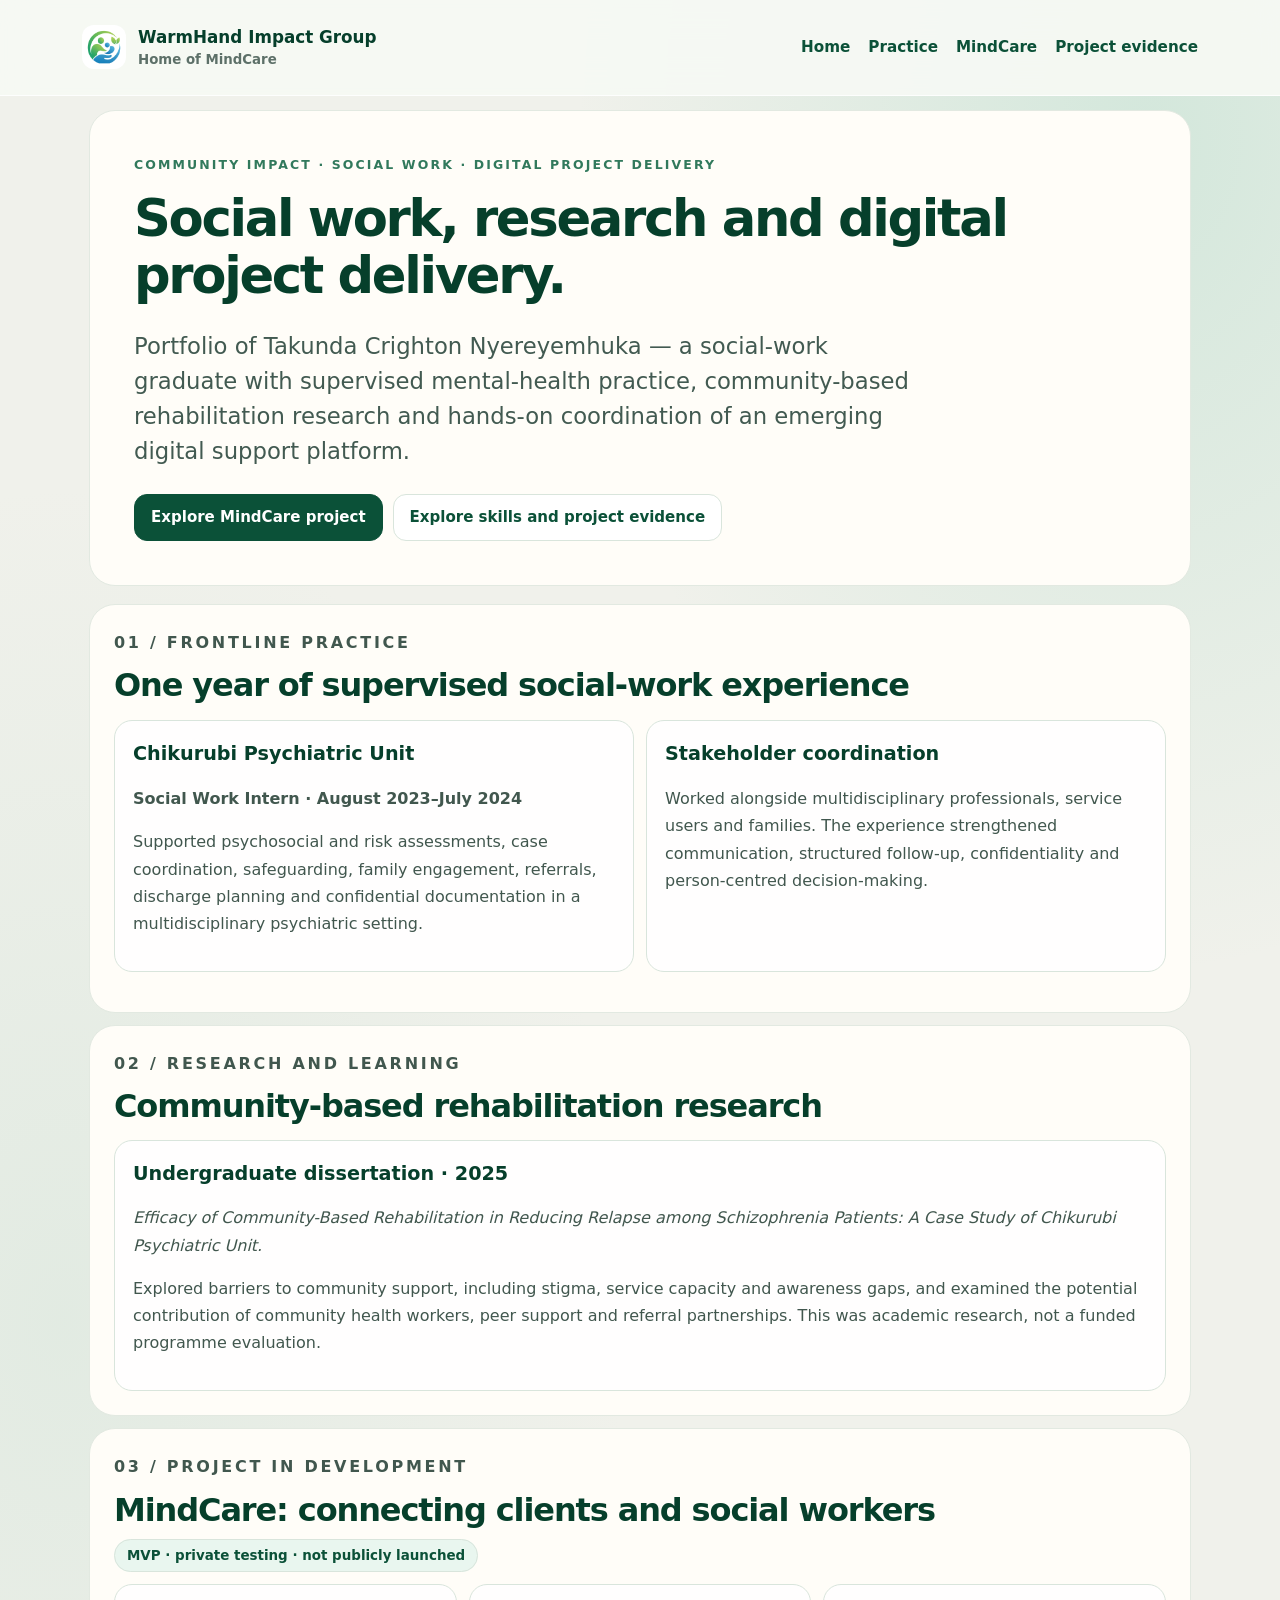
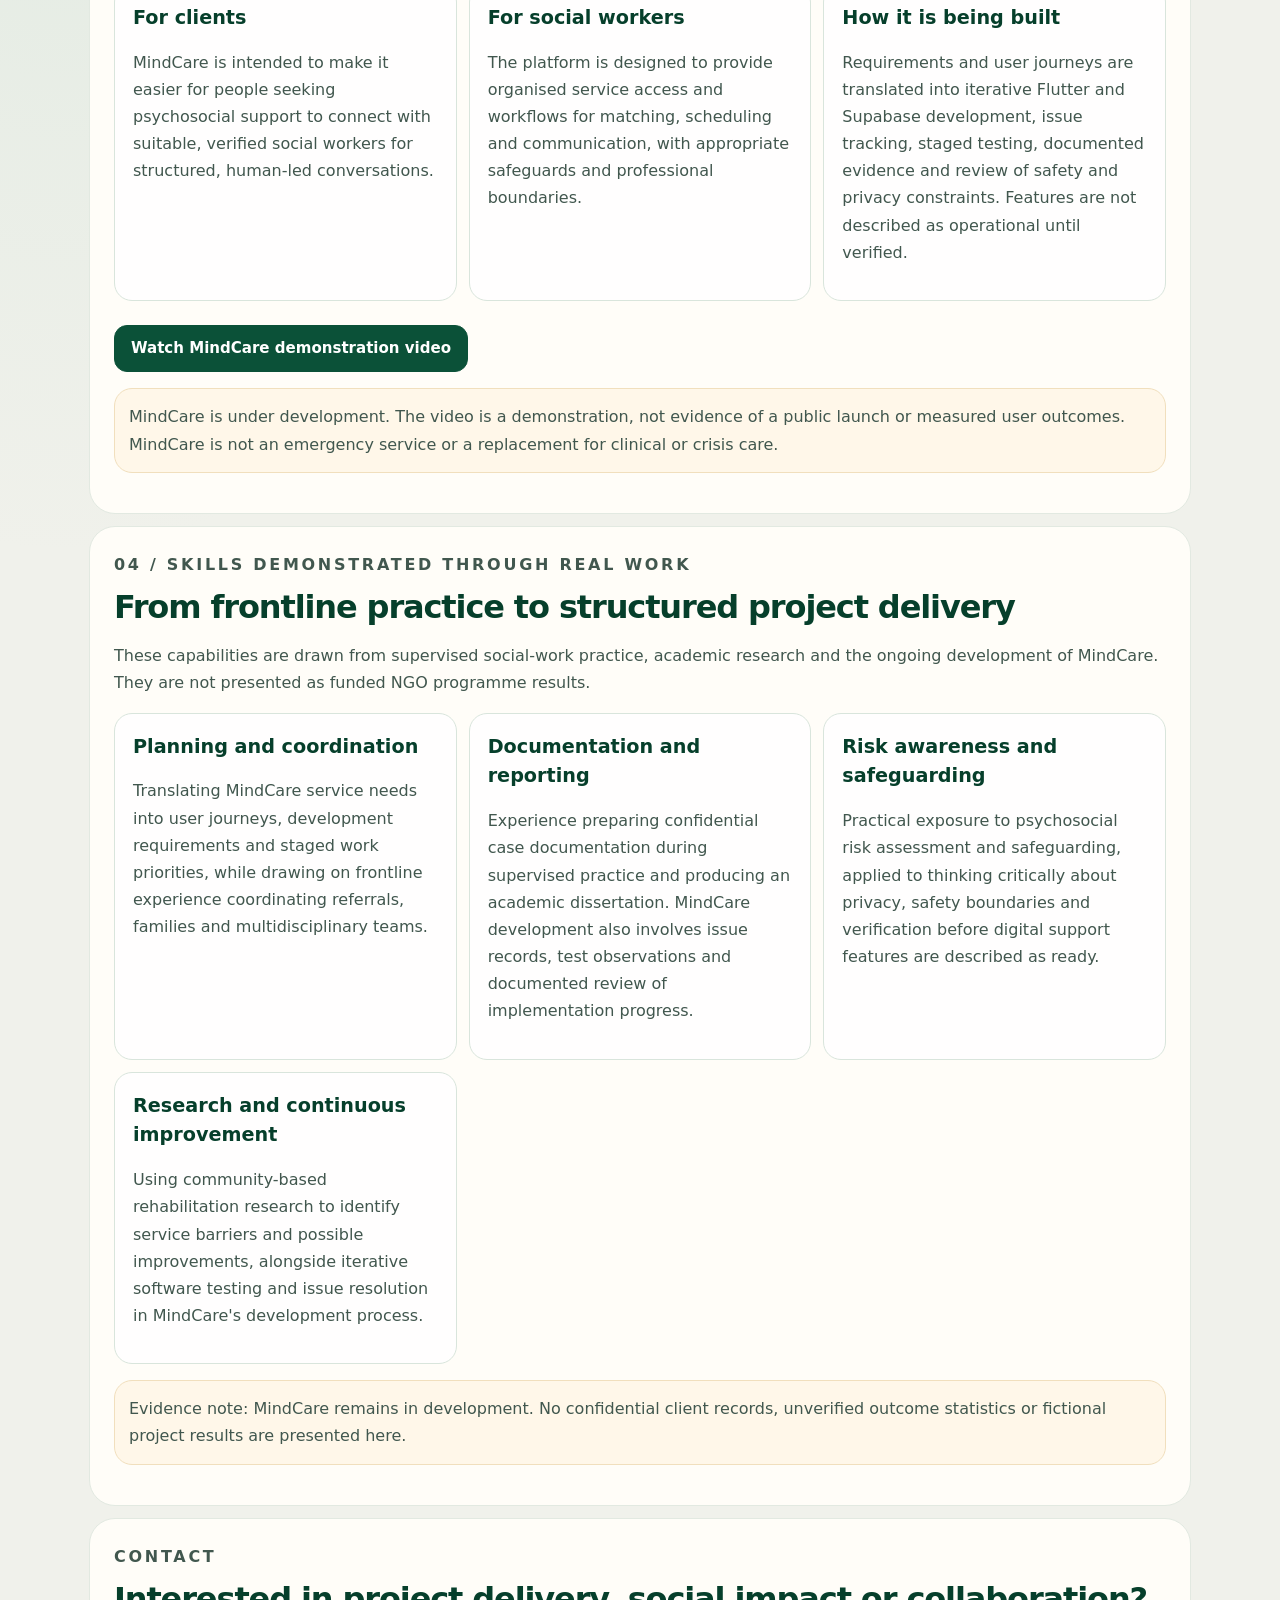
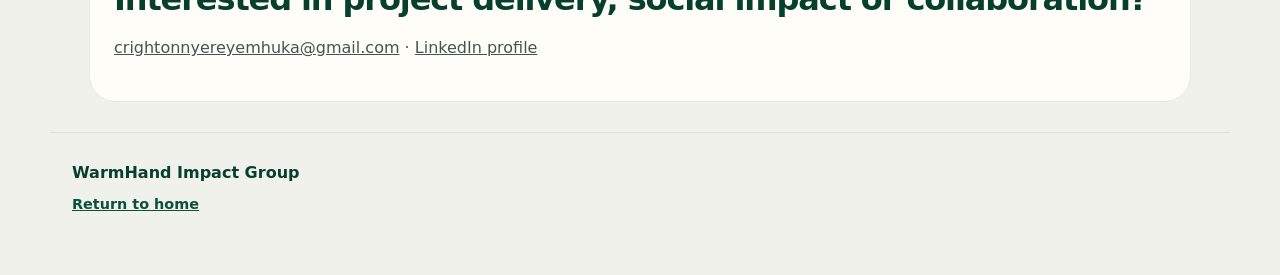
==== commit ad673beb: "Load subtle glass effects" ====
--- a/community-impact.html
+++ b/community-impact.html
@@ -1,5 +1,5 @@
 <!doctype html>
-<html lang="en"><head><meta charset="utf-8"><meta name="viewport" content="width=device-width, initial-scale=1"><meta name="description" content="Community impact, social work practice, research and MindCare digital project delivery portfolio."><title>Community Impact & Project Delivery | WarmHand Impact</title><link rel="stylesheet" href="assets/styles.css"><link rel="stylesheet" href="assets/editorial-layout.css"><style>
+<html lang="en"><head><meta charset="utf-8"><meta name="viewport" content="width=device-width, initial-scale=1"><meta name="description" content="Community impact, social work practice, research and MindCare digital project delivery portfolio."><title>Community Impact & Project Delivery | WarmHand Impact</title><link rel="stylesheet" href="assets/styles.css"><link rel="stylesheet" href="assets/editorial-layout.css"><link rel="stylesheet" href="assets/glass-effects.css"><style>
 /* Portfolio extensions use the existing WarmHand design tokens and components. */
 .portfolio-wrap{max-width:1180px;margin:0 auto;padding:0 22px}
 .portfolio-hero{padding:74px 0 58px}
--- a/assets/glass-effects.css
+++ b/assets/glass-effects.css
@@ -0,0 +1,14 @@
+/* Subtle WarmHand glass surfaces, with readable solid fallbacks. */
+:root{--glass-stroke:rgba(255,255,255,.78);--glass-shadow:0 16px 38px rgba(13,66,47,.10)}
+body{background:radial-gradient(ellipse 60% 32% at 90% 4%,rgba(126,202,173,.25),transparent 75%),radial-gradient(ellipse 55% 30% at 5% 38%,rgba(181,215,198,.24),transparent 80%),#f0f1eb}
+.site-header{background:rgba(246,249,244,.94);border-bottom:1px solid rgba(255,255,255,.8)}
+.hero-copy{background:rgba(255,255,255,.90);border:1px solid var(--glass-stroke);box-shadow:var(--glass-shadow);position:relative;overflow:hidden}
+.hero-copy::before{content:"";position:absolute;inset:0 0 auto auto;width:180px;height:180px;transform:translate(35%,-45%);background:radial-gradient(circle,rgba(123,209,173,.23),transparent 72%);pointer-events:none}
+.hero-copy>*{position:relative}
+.hero-visual{position:relative;overflow:hidden;border:1px solid rgba(255,255,255,.85)}
+.hero-visual::after{content:"";position:absolute;left:16px;bottom:16px;width:90px;height:28px;border-radius:15px;background:rgba(255,255,255,.5);border:1px solid rgba(255,255,255,.7);box-shadow:0 6px 16px rgba(0,0,0,.07);pointer-events:none}
+.info-card,.steps article,.product-spotlight{background:rgba(255,255,255,.91);border:1px solid rgba(255,255,255,.82);box-shadow:0 8px 26px rgba(13,66,47,.06)}
+.mobile-nav[open] .mobile-nav-links{background:rgba(255,255,255,.96);border-color:rgba(255,255,255,.85)}
+@supports ((-webkit-backdrop-filter:blur(14px)) or (backdrop-filter:blur(14px))){.site-header{-webkit-backdrop-filter:blur(16px);backdrop-filter:blur(16px)}.hero-copy{-webkit-backdrop-filter:blur(20px);backdrop-filter:blur(20px);background:rgba(255,255,255,.76)}.hero-visual::after{-webkit-backdrop-filter:blur(12px);backdrop-filter:blur(12px)}.info-card,.steps article,.product-spotlight{-webkit-backdrop-filter:blur(12px);backdrop-filter:blur(12px);background:rgba(255,255,255,.82)}.mobile-nav[open] .mobile-nav-links{-webkit-backdrop-filter:blur(18px);backdrop-filter:blur(18px);background:rgba(255,255,255,.86)}}
+@media(prefers-reduced-transparency:reduce){.site-header,.hero-copy,.info-card,.steps article,.product-spotlight,.mobile-nav[open] .mobile-nav-links{background:#fffdf8;-webkit-backdrop-filter:none;backdrop-filter:none}.hero-visual::after{display:none}}
+@media(max-width:620px){.hero-visual::after{left:12px;bottom:12px;width:62px;height:22px}.hero-copy{box-shadow:0 8px 22px rgba(13,66,47,.07)}}
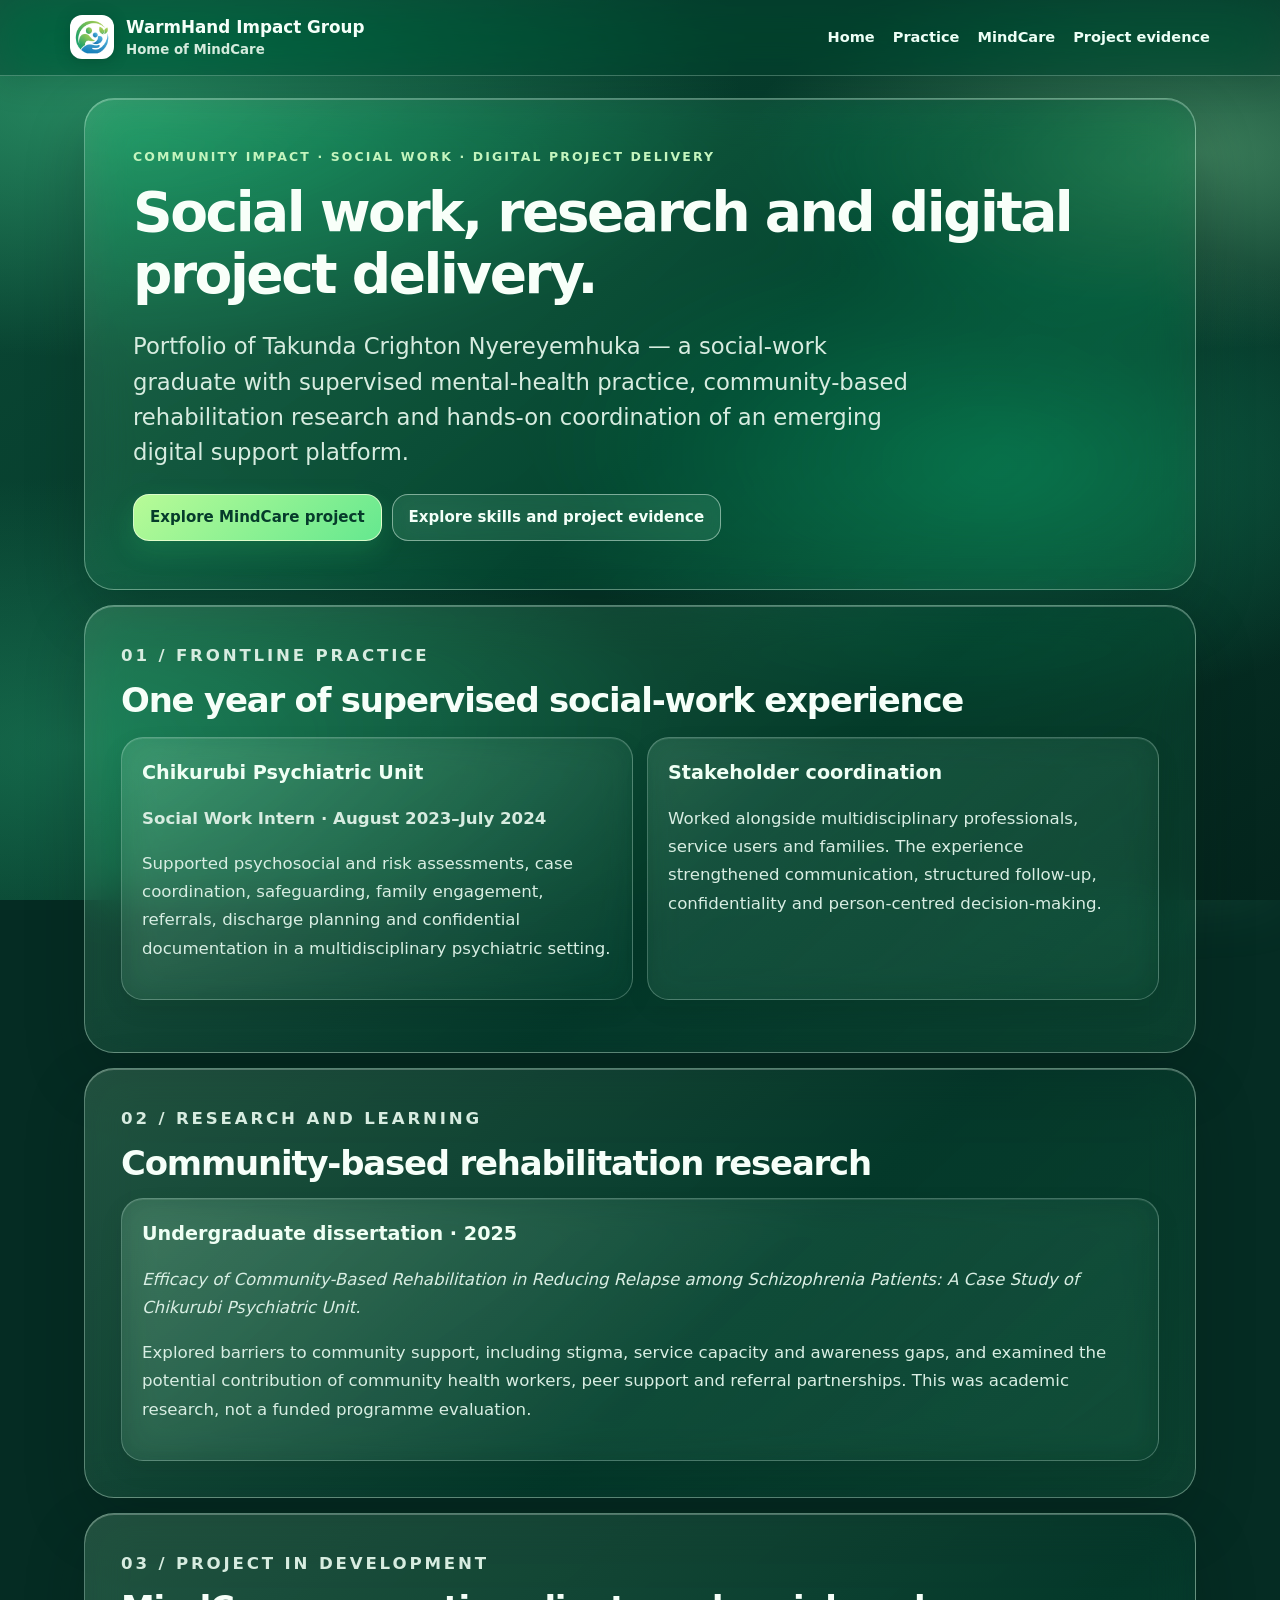
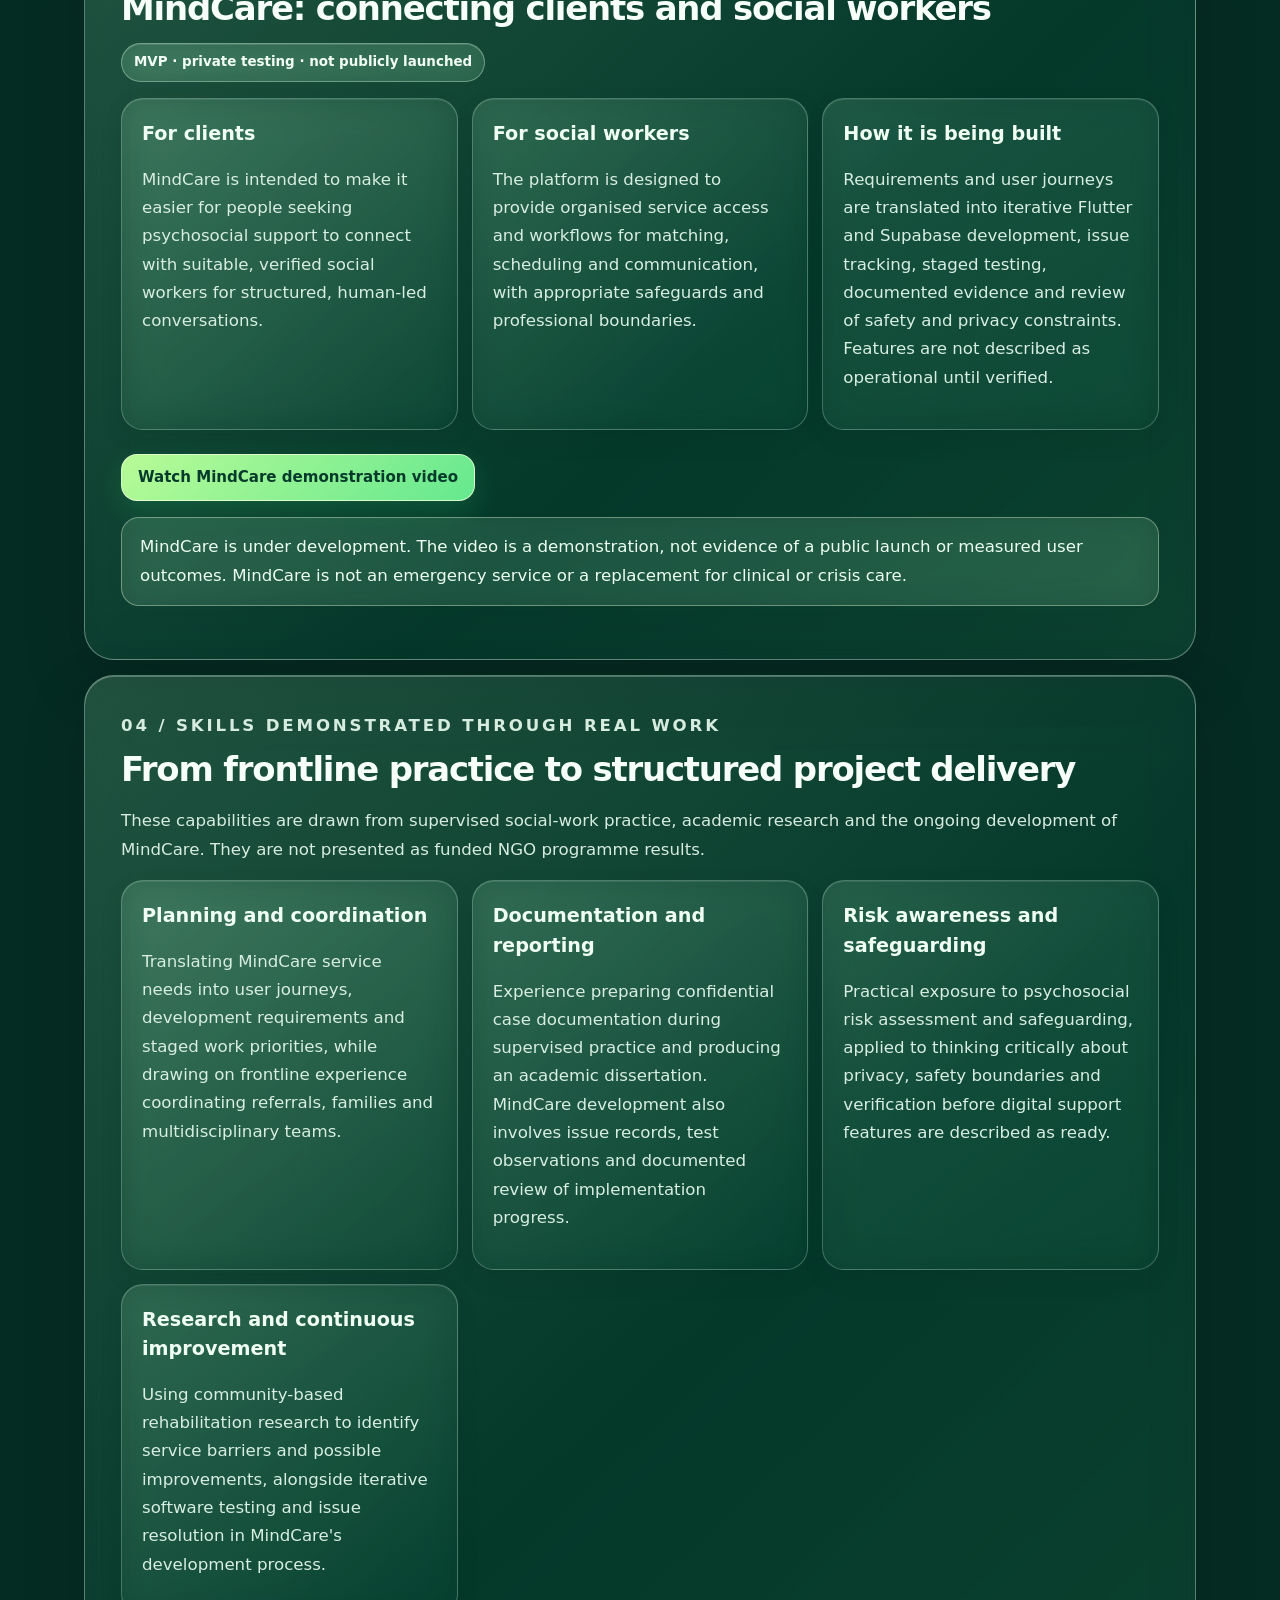
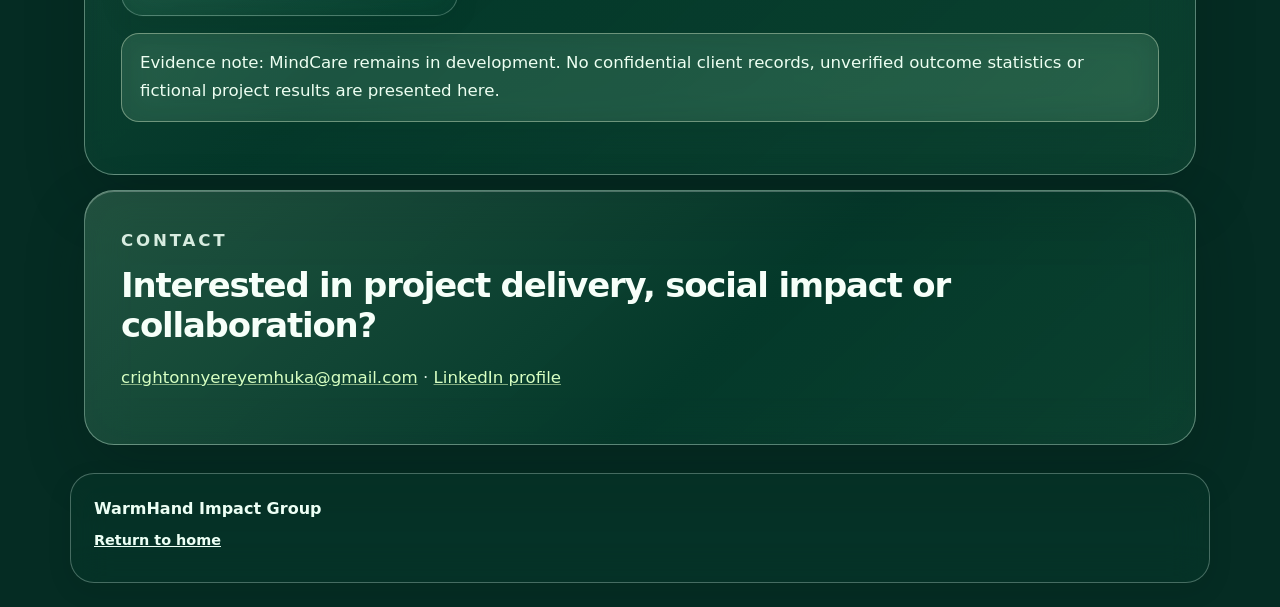
==== commit ad00cf2e: "Apply sitewide emerald-glass theme to community-impact.html" ====
--- a/community-impact.html
+++ b/community-impact.html
@@ -18,8 +18,10 @@
 .portfolio-note{background:#fff7e9;border:1px solid #f1dfbd;border-radius:18px;padding:14px;color:#59462b}
 .portfolio-wrap .section{padding-left:0;padding-right:0}
 @media(max-width:620px){.portfolio-wrap{padding:0 18px}.portfolio-hero{padding:44px 0 24px}.portfolio-hero h1{font-size:2.7rem}}
-@media(max-width:620px){.portfolio-table{min-width:0}.portfolio-wrap .section{overflow-wrap:anywhere}} </style></head>
-<body><a class="skip-link" href="#main">Skip to content</a><header class="site-header"><nav class="nav-shell" aria-label="Primary navigation"><a class="brand" href="index.html"><img class="brand-logo" src="assets/images/warmhand-logo-mark.png" alt="WarmHand Impact Group logo"><span><strong>WarmHand Impact Group</strong><small>Home of MindCare</small></span></a><div class="nav-links"><a href="index.html">Home</a><a href="#practice">Practice</a><a href="#mindcare-project">MindCare</a><a href="#project-evidence">Project evidence</a></div><details class="mobile-nav"><summary>Menu ☰</summary><div class="mobile-nav-links"><a href="index.html">Home</a><a href="#practice">Practice</a><a href="#research">Research</a><a href="#mindcare-project">MindCare</a><a href="#project-evidence">Project evidence</a></div></details></nav></header>
+@media(max-width:620px){.portfolio-table{min-width:0}.portfolio-wrap .section{overflow-wrap:anywhere}} </style>  <link rel="stylesheet" href="assets/glass-theme.css">
+  <meta name="theme-color" content="#063f2f">
+</head>
+<body class="portfolio-page"><a class="skip-link" href="#main">Skip to content</a><header class="site-header"><nav class="nav-shell" aria-label="Primary navigation"><a class="brand" href="index.html"><img class="brand-logo" src="assets/images/warmhand-logo-mark.png" alt="WarmHand Impact Group logo"><span><strong>WarmHand Impact Group</strong><small>Home of MindCare</small></span></a><div class="nav-links"><a href="index.html">Home</a><a href="#practice">Practice</a><a href="#mindcare-project">MindCare</a><a href="#project-evidence">Project evidence</a></div><details class="mobile-nav"><summary>Menu ☰</summary><div class="mobile-nav-links"><a href="index.html">Home</a><a href="#practice">Practice</a><a href="#research">Research</a><a href="#mindcare-project">MindCare</a><a href="#project-evidence">Project evidence</a></div></details></nav></header>
 <main id="main" class="portfolio-wrap"><section class="portfolio-hero"><p class="eyebrow">Community impact · Social work · Digital project delivery</p><h1>Social work, research and digital project delivery.</h1><p>Portfolio of Takunda Crighton Nyereyemhuka — a social-work graduate with supervised mental-health practice, community-based rehabilitation research and hands-on coordination of an emerging digital support platform.</p><div class="cta-row"><a class="button primary" href="#mindcare-project">Explore MindCare project</a><a class="button secondary" href="#project-evidence">Explore skills and project evidence</a></div></section>
 <section class="section" id="practice"><p class="eyebrow">01 / Frontline practice</p><h2>One year of supervised social-work experience</h2><div class="portfolio-grid"><article class="portfolio-panel"><h3>Chikurubi Psychiatric Unit</h3><p><strong>Social Work Intern · August 2023–July 2024</strong></p><p>Supported psychosocial and risk assessments, case coordination, safeguarding, family engagement, referrals, discharge planning and confidential documentation in a multidisciplinary psychiatric setting.</p></article><article class="portfolio-panel"><h3>Stakeholder coordination</h3><p>Worked alongside multidisciplinary professionals, service users and families. The experience strengthened communication, structured follow-up, confidentiality and person-centred decision-making.</p></article></div></section>
 <section class="section" id="research"><p class="eyebrow">02 / Research and learning</p><h2>Community-based rehabilitation research</h2><div class="portfolio-panel"><h3>Undergraduate dissertation · 2025</h3><p><em>Efficacy of Community-Based Rehabilitation in Reducing Relapse among Schizophrenia Patients: A Case Study of Chikurubi Psychiatric Unit.</em></p><p>Explored barriers to community support, including stigma, service capacity and awareness gaps, and examined the potential contribution of community health workers, peer support and referral partnerships. This was academic research, not a funded programme evaluation.</p></div></section>
--- a/assets/glass-theme.css
+++ b/assets/glass-theme.css
@@ -0,0 +1,247 @@
+/* WarmHand Impact Group — Emerald Glass System v2
+   Transparent, readable green-tinted surfaces across ALL public pages.
+   Design only: this file does not change application or recovery logic. */
+:root{
+  --glass-ink:#f5fff9;
+  --glass-muted:#d7ece0;
+  --glass-edge:rgba(221,255,237,.37);
+  --glass-fill:rgba(42,121,90,.22);
+  --glass-fill-strong:rgba(27,101,77,.34);
+  --glass-shadow:0 24px 60px rgba(0,22,17,.24),inset 0 1px 0 rgba(255,255,255,.26);
+  --glass-glow:rgba(103,245,163,.36);
+}
+html{background:#052c23;scroll-behavior:smooth}
+body{
+  min-height:100vh;
+  color:var(--glass-ink);
+  background:
+    radial-gradient(ellipse 68% 40% at 9% 11%,rgba(55,176,123,.62),transparent 72%),
+    radial-gradient(ellipse 45% 28% at 93% 17%,rgba(133,223,159,.42),transparent 78%),
+    radial-gradient(ellipse 49% 36% at 78% 52%,rgba(22,139,99,.62),transparent 75%),
+    radial-gradient(ellipse 60% 38% at 6% 83%,rgba(43,169,119,.40),transparent 79%),
+    linear-gradient(145deg,#0b4a36 0%,#063c2c 45%,#04251d 100%);
+  background-attachment:fixed;
+  overflow-x:hidden;
+}
+body::before{
+  content:"";
+  position:fixed;
+  inset:0;
+  pointer-events:none;
+  z-index:-1;
+  background:
+    radial-gradient(circle at 80% 22%,rgba(175,255,190,.18) 0 4%,transparent 16%),
+    radial-gradient(circle at 13% 54%,rgba(143,235,174,.15) 0 6%,transparent 20%),
+    radial-gradient(circle at 90% 86%,rgba(94,207,152,.15) 0 7%,transparent 21%);
+  filter:blur(30px);
+}
+a{color:#ecfff1}
+a:hover{color:#c8ffb4}
+a:focus-visible,button:focus-visible,summary:focus-visible{outline:3px solid #c5ff8d;outline-offset:4px}
+.site-header{
+  position:sticky;top:0;z-index:90;
+  background:rgba(6,57,43,.42)!important;
+  -webkit-backdrop-filter:blur(24px) saturate(145%);
+  backdrop-filter:blur(24px) saturate(145%);
+  border-bottom:1px solid rgba(228,255,237,.26)!important;
+  box-shadow:0 10px 30px rgba(0,28,21,.13);
+}
+.nav-shell{max-width:1180px;margin:auto;align-items:center;padding:14px 20px;gap:12px}
+.brand{min-width:0}.brand strong,.brand small{color:#f5fff9!important}
+.brand strong{font-weight:800}.brand small{color:#d4ebdd!important}
+.brand-logo{flex-shrink:0;box-shadow:0 2px 16px rgba(0,31,21,.24)!important}
+.nav-links a{color:#edfff6!important;font-size:.91rem}
+.nav-links a:hover{color:#c7ff97!important}
+.mobile-nav summary{
+  color:#f4fff8!important;
+  background:rgba(145,229,184,.12)!important;
+  border:1px solid rgba(230,255,241,.42)!important;
+  border-radius:16px!important;
+  -webkit-backdrop-filter:blur(14px);backdrop-filter:blur(14px)
+}
+.mobile-nav[open] .mobile-nav-links{
+  background:rgba(9,66,49,.92)!important;
+  border:1px solid var(--glass-edge)!important;
+  box-shadow:var(--glass-shadow);
+  -webkit-backdrop-filter:blur(20px);backdrop-filter:blur(20px)
+}
+.mobile-nav-links a{color:#f3fff7!important}
+.mobile-nav-links a:hover{background:rgba(181,255,204,.14);border-radius:8px}
+/* The glass pane is truly translucent, showing the green layers behind it. */
+.hero-copy,.split-section,.split-section.reverse,.partnership-section,
+.card-grid-section,.timeline-section,.product-spotlight,
+.full-bleed-card,.founder-note,.portfolio-hero,.portfolio-wrap .section,
+.content-card,.hero-card{
+  background:linear-gradient(137deg,rgba(172,241,193,.19),rgba(16,87,66,.24) 58%,rgba(100,205,147,.11))!important;
+  border:1px solid var(--glass-edge)!important;
+  box-shadow:var(--glass-shadow)!important;
+  -webkit-backdrop-filter:blur(23px) saturate(140%);
+  backdrop-filter:blur(23px) saturate(140%);
+  border-radius:30px!important;
+}
+.hero-section{max-width:1140px;display:block;margin:0 auto;padding:32px 18px 18px!important;position:relative}
+.hero-copy{padding:clamp(28px,5vw,62px)!important;max-width:100%;isolation:isolate;overflow:hidden}
+.hero-copy::before{background:radial-gradient(circle,rgba(169,255,190,.19),transparent 70%)!important;width:360px!important;height:360px!important;transform:translate(34%,-37%)!important}
+.hero-copy h1{font-size:clamp(2.2rem,5vw,4.6rem)!important;line-height:1.07!important;letter-spacing:-.052em!important;color:#f7fff8!important;max-width:850px;text-wrap:balance}
+.hero-lead,.hero-copy p:not(.eyebrow){color:var(--glass-muted)!important}
+.hero-lead{font-size:clamp(1.07rem,1.85vw,1.3rem)!important;max-width:710px;line-height:1.65}
+.brand-product-line{color:#dbffe8!important}
+.eyebrow{color:#c4f5be!important;font-weight:800!important;letter-spacing:.17em}
+.hero-visual{margin:20px auto 0!important;border:1px solid rgba(245,255,250,.26)!important;box-shadow:0 20px 54px rgba(0,19,17,.17)!important;max-height:315px!important;overflow:hidden}
+.hero-visual img{max-height:315px!important}
+.hero-visual::after{display:none!important}
+.status-badge,.soft-badge,.legal-pill,.portfolio-summary span{
+  background:rgba(153,233,184,.14)!important;
+  border:1px solid rgba(226,255,238,.35)!important;
+  color:#f3fff6!important;
+  box-shadow:inset 0 1px 0 rgba(255,255,255,.13)!important;
+  -webkit-backdrop-filter:blur(15px);backdrop-filter:blur(15px)
+}
+.button,.action-row .button{
+  border-radius:16px!important;
+  font-weight:780!important;
+  transition:transform .18s ease,background .18s ease,box-shadow .18s ease;
+  text-decoration:none;
+}
+.button.primary,.button:not(.secondary):not(.ghost),.action-row .button:not(.secondary){
+  background:linear-gradient(140deg,#b8fb97,#65e88f)!important;
+  color:#063b2b!important;
+  border:1px solid rgba(235,255,214,.82)!important;
+  box-shadow:0 10px 27px rgba(56,239,128,.15)!important
+}
+.button.secondary,.button.ghost,.action-row .button.secondary{
+  background:rgba(140,239,184,.12)!important;
+  color:#f3fff8!important;
+  border:1px solid rgba(236,255,242,.48)!important;
+  -webkit-backdrop-filter:blur(15px);backdrop-filter:blur(15px)
+}
+.button:hover,.action-row .button:hover{transform:translateY(-2px)}
+.section h2,.portfolio-wrap .section h2,
+.content-card h1,.content-card h2,.hero-card h1{
+  color:#f6fff9!important;
+  letter-spacing:-.035em;
+}
+.section p,.section li,.section strong,.section blockquote,
+.portfolio-hero>p:not(.eyebrow),.portfolio-panel p,
+.content-card p,.content-card li,.hero-card p{
+  color:var(--glass-muted)!important
+}
+.section p a,.portfolio-wrap a:not(.button),.content-card a,.hero-card a:not(.button){
+  color:#d7ffc2;text-decoration-color:rgba(225,255,193,.55)
+}
+.section{scroll-margin-top:95px}
+.section h2{font-size:clamp(1.7rem,3.05vw,2.6rem)!important}
+.section p{font-size:clamp(.98rem,1.3vw,1.08rem)!important}
+.info-card,.steps article,.partner-cards span,.portfolio-panel,.check-list li,.image-card{
+  background:linear-gradient(145deg,rgba(174,245,203,.12),rgba(6,70,50,.18))!important;
+  border:1px solid rgba(226,255,241,.26)!important;
+  color:var(--glass-ink)!important;
+  box-shadow:inset 0 1px 0 rgba(255,255,255,.10),0 9px 25px rgba(0,25,18,.08)!important;
+  border-radius:22px!important;
+  -webkit-backdrop-filter:blur(17px);backdrop-filter:blur(17px)
+}
+.info-card h3,.steps h3,.portfolio-panel h3,
+.partner-cards span,.check-list li{color:#effff4!important}
+.info-card p,.steps p,.portfolio-panel p{color:#d8eee3!important}
+.info-card span,.steps strong{
+  color:#e8ffdc!important;
+  background:rgba(123,230,165,.21)!important;
+  border:1px solid rgba(213,255,222,.22)
+}
+.image-card img{border-radius:inherit}
+.split-section,.split-section.reverse,.partnership-section,
+.card-grid-section,.timeline-section,.product-spotlight{
+  margin-top:18px!important;margin-bottom:18px!important;
+  padding:clamp(22px,3.5vw,40px)!important
+}
+.full-bleed-card{background:linear-gradient(130deg,rgba(44,135,96,.38),rgba(7,50,40,.46))!important}
+.full-bleed-card h2,.full-bleed-card p{color:#f1fff5!important}
+.full-bleed-card .eyebrow{color:#c5fcb9!important}
+.founder-note{overflow:hidden}
+.founder-bg{opacity:.16!important;filter:grayscale(.7)}
+.founder-content{position:relative}.founder-content blockquote,.founder-name{color:#f5fff8!important}
+.founder-role{color:#d4ebdf!important}
+.product-line,.brand-explainer{color:#d6ffe5!important}
+.safe-note,.portfolio-note,.notice{
+  background:rgba(202,255,211,.11)!important;
+  border:1px solid rgba(239,255,220,.38)!important;
+  color:#f0fff0!important;
+  border-radius:18px;padding:15px 18px;
+  -webkit-backdrop-filter:blur(15px);backdrop-filter:blur(15px)
+}
+.portfolio-wrap{max-width:1140px!important;margin:0 auto!important}
+.portfolio-hero{margin:22px 0 15px!important;padding:clamp(24px,4vw,48px)!important}
+.portfolio-hero h1{font-size:clamp(2.1rem,4.3vw,3.8rem)!important;color:#f8fff9!important}
+.portfolio-wrap .section{padding:clamp(22px,3vw,36px)!important;margin:15px 0!important}
+.portfolio-wrap .section h2{font-size:clamp(1.65rem,2.65vw,2.35rem)!important}
+.portfolio-panel{padding:20px!important}
+.portfolio-wrap .portfolio-note{color:#edfff2!important}
+.portfolio-wrap .section .soft-badge{display:inline-block}
+.portfolio-grid{gap:14px!important}
+.portfolio-hero .cta-row{margin-top:24px}
+.site-footer{
+  max-width:1140px!important;
+  margin:28px auto 24px!important;
+  padding:23px!important;
+  border:1px solid rgba(232,255,242,.29)!important;
+  border-radius:24px;
+  background:rgba(13,75,56,.22)!important;
+  -webkit-backdrop-filter:blur(18px);backdrop-filter:blur(18px);
+  box-shadow:0 8px 26px rgba(0,19,14,.09)
+}
+.site-footer strong,.site-footer a{color:#edfff5!important}
+.site-footer p{color:#d4eadd!important}
+.site-footer nav{row-gap:8px}
+.info-page main.content-main{max-width:950px;margin:25px auto 32px;padding:0 18px!important}
+.info-page .content-card{padding:clamp(24px,5vw,52px)!important}
+.info-page .content-card h1{font-size:clamp(2rem,4vw,3.25rem);line-height:1.08;margin:12px 0 22px}
+.info-page .content-card h2{font-size:1.25rem;margin:26px 0 10px}
+.info-page .content-card p,.info-page .content-card li{font-size:1rem!important;line-height:1.75!important}
+.info-page .content-card .eyebrow{display:inline-block;margin-bottom:14px}
+.info-page .content-card ol,.info-page .content-card ul{padding-left:24px}
+.info-page .content-card li{margin-bottom:8px}
+.info-page .content-card .notice{margin-top:22px}
+.reset-page .page-shell{max-width:850px;margin:30px auto;padding:0 18px}
+.reset-page .hero-card{padding:clamp(25px,5vw,46px)}
+.reset-page .hero-card h1{font-size:clamp(2rem,4vw,3rem)}
+.reset-page .hero-card p{line-height:1.75;color:#dcf0e4!important}
+.reset-page .action-row{display:flex;gap:12px;flex-wrap:wrap;margin:24px 0}
+.reset-page .small-text{font-size:.94rem}
+.reset-page #reset-status{margin:22px 0}
+@media(max-width:940px){
+  .mobile-nav{display:block}
+  .nav-shell{align-items:center}
+}
+@media(max-width:620px){
+  body{background-attachment:scroll}
+  .nav-shell{padding:12px 16px}
+  .brand strong{font-size:.93rem}
+  .brand-logo{width:38px;height:38px}
+  .hero-section{padding:15px 13px 10px!important}
+  .hero-copy{padding:27px 23px!important;border-radius:26px!important}
+  .hero-copy h1{font-size:clamp(2.05rem,8.4vw,2.7rem)!important}
+  .hero-visual{margin:13px auto 0!important;max-height:210px!important}
+  .hero-visual img{max-height:210px!important}
+  .section{padding:18px 13px!important}
+  .split-section,.split-section.reverse,.partnership-section,
+  .card-grid-section,.timeline-section,.product-spotlight{padding:22px 19px!important}
+  .section h2{font-size:1.7rem!important}
+  .portfolio-hero{padding:26px 22px!important}
+  .portfolio-hero h1{font-size:2.08rem!important}
+  .portfolio-wrap .section{padding:22px 19px!important}
+  .portfolio-panel{padding:18px!important}
+  .portfolio-grid{grid-template-columns:1fr!important}
+  .site-footer{margin:20px 13px!important}
+  .cta-row{gap:9px}
+  .button{font-size:.91rem!important;min-height:44px}
+}
+@media(prefers-reduced-motion:reduce){
+  *,*::before,*::after{scroll-behavior:auto!important;transition:none!important}
+}
+@media(prefers-reduced-transparency:reduce){
+  .site-header,.hero-copy,.split-section,.split-section.reverse,.partnership-section,.card-grid-section,.timeline-section,.product-spotlight,.full-bleed-card,.founder-note,.portfolio-hero,.portfolio-wrap .section,.content-card,.hero-card,.info-card,.steps article,.partner-cards span,.portfolio-panel{background:#0a4635!important;-webkit-backdrop-filter:none!important;backdrop-filter:none!important}
+}
+@supports not ((-webkit-backdrop-filter:blur(1px)) or (backdrop-filter:blur(1px))){
+  .site-header,.hero-copy,.split-section,.split-section.reverse,.partnership-section,.card-grid-section,.timeline-section,.product-spotlight,.full-bleed-card,.founder-note,.portfolio-hero,.portfolio-wrap .section,.content-card,.hero-card{background:rgba(5,62,45,.92)!important}
+  .info-card,.steps article,.partner-cards span,.portfolio-panel{background:rgba(7,65,46,.93)!important}
+}
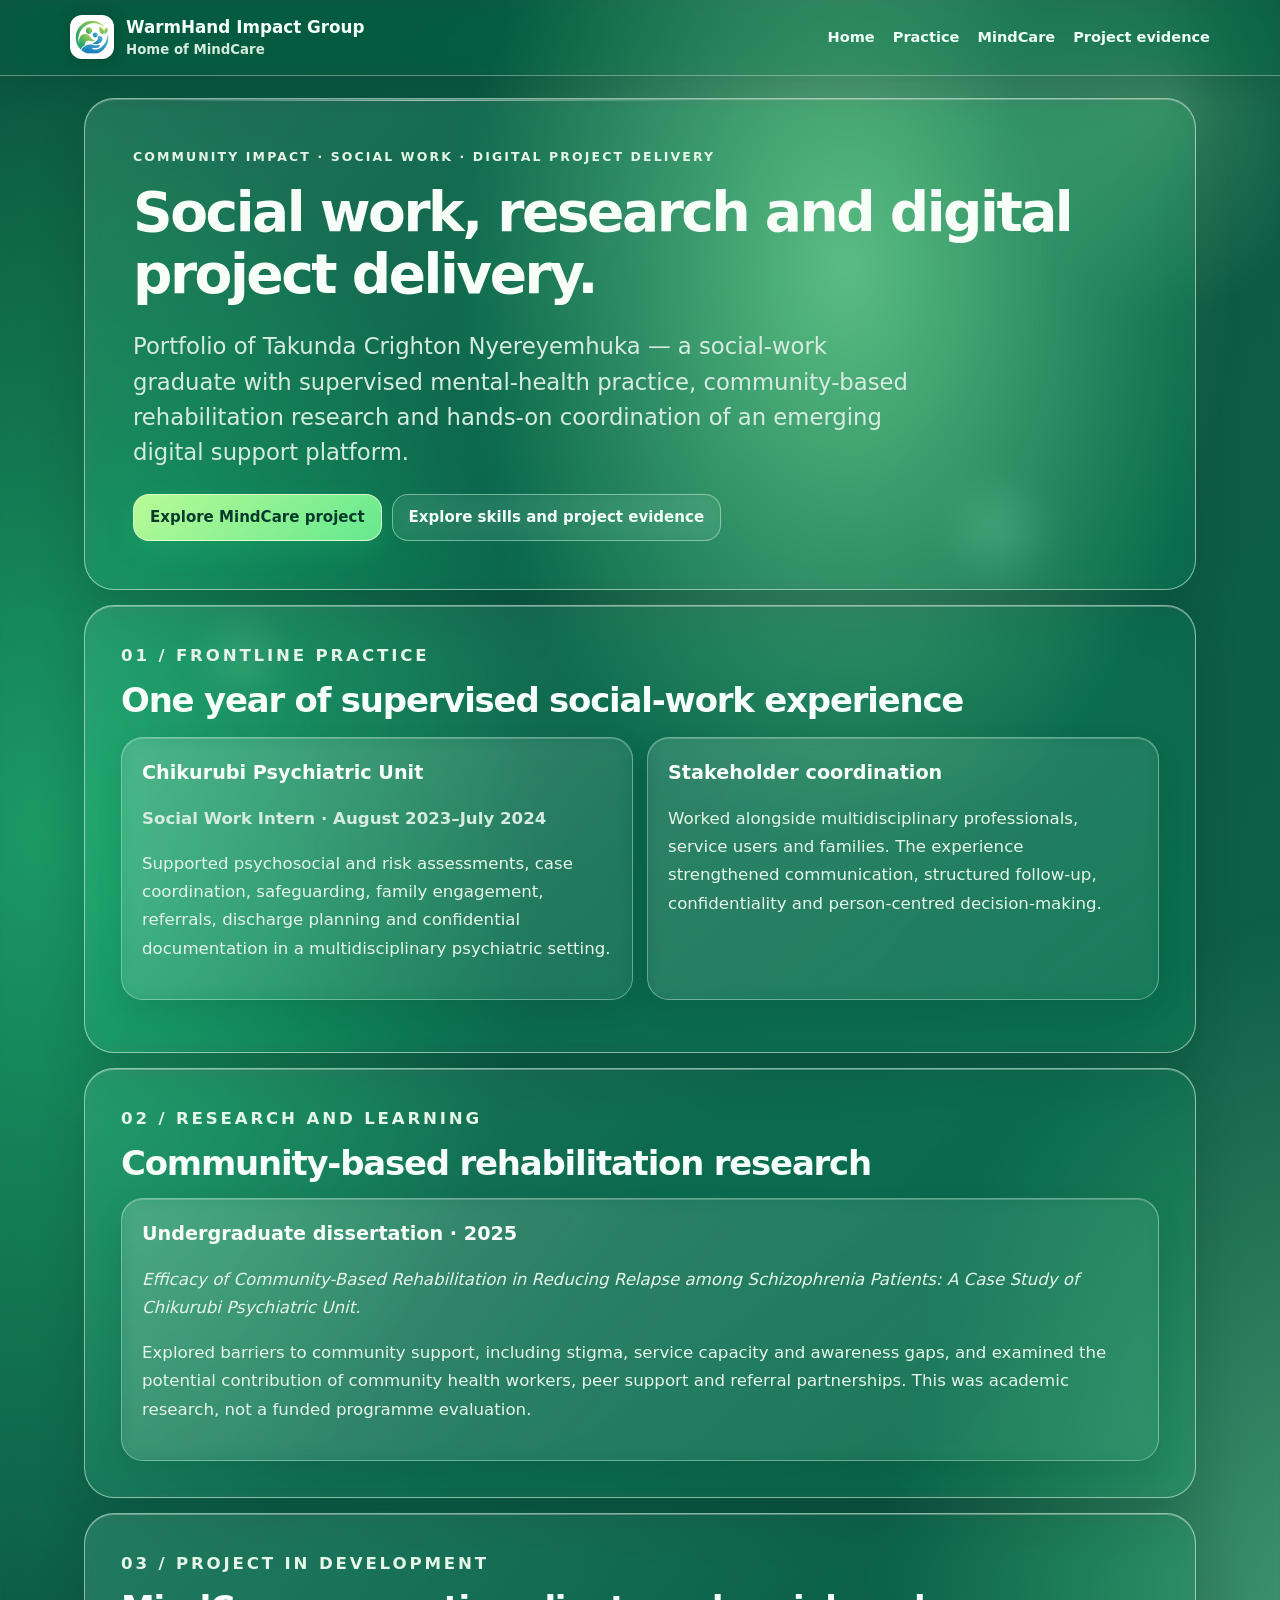
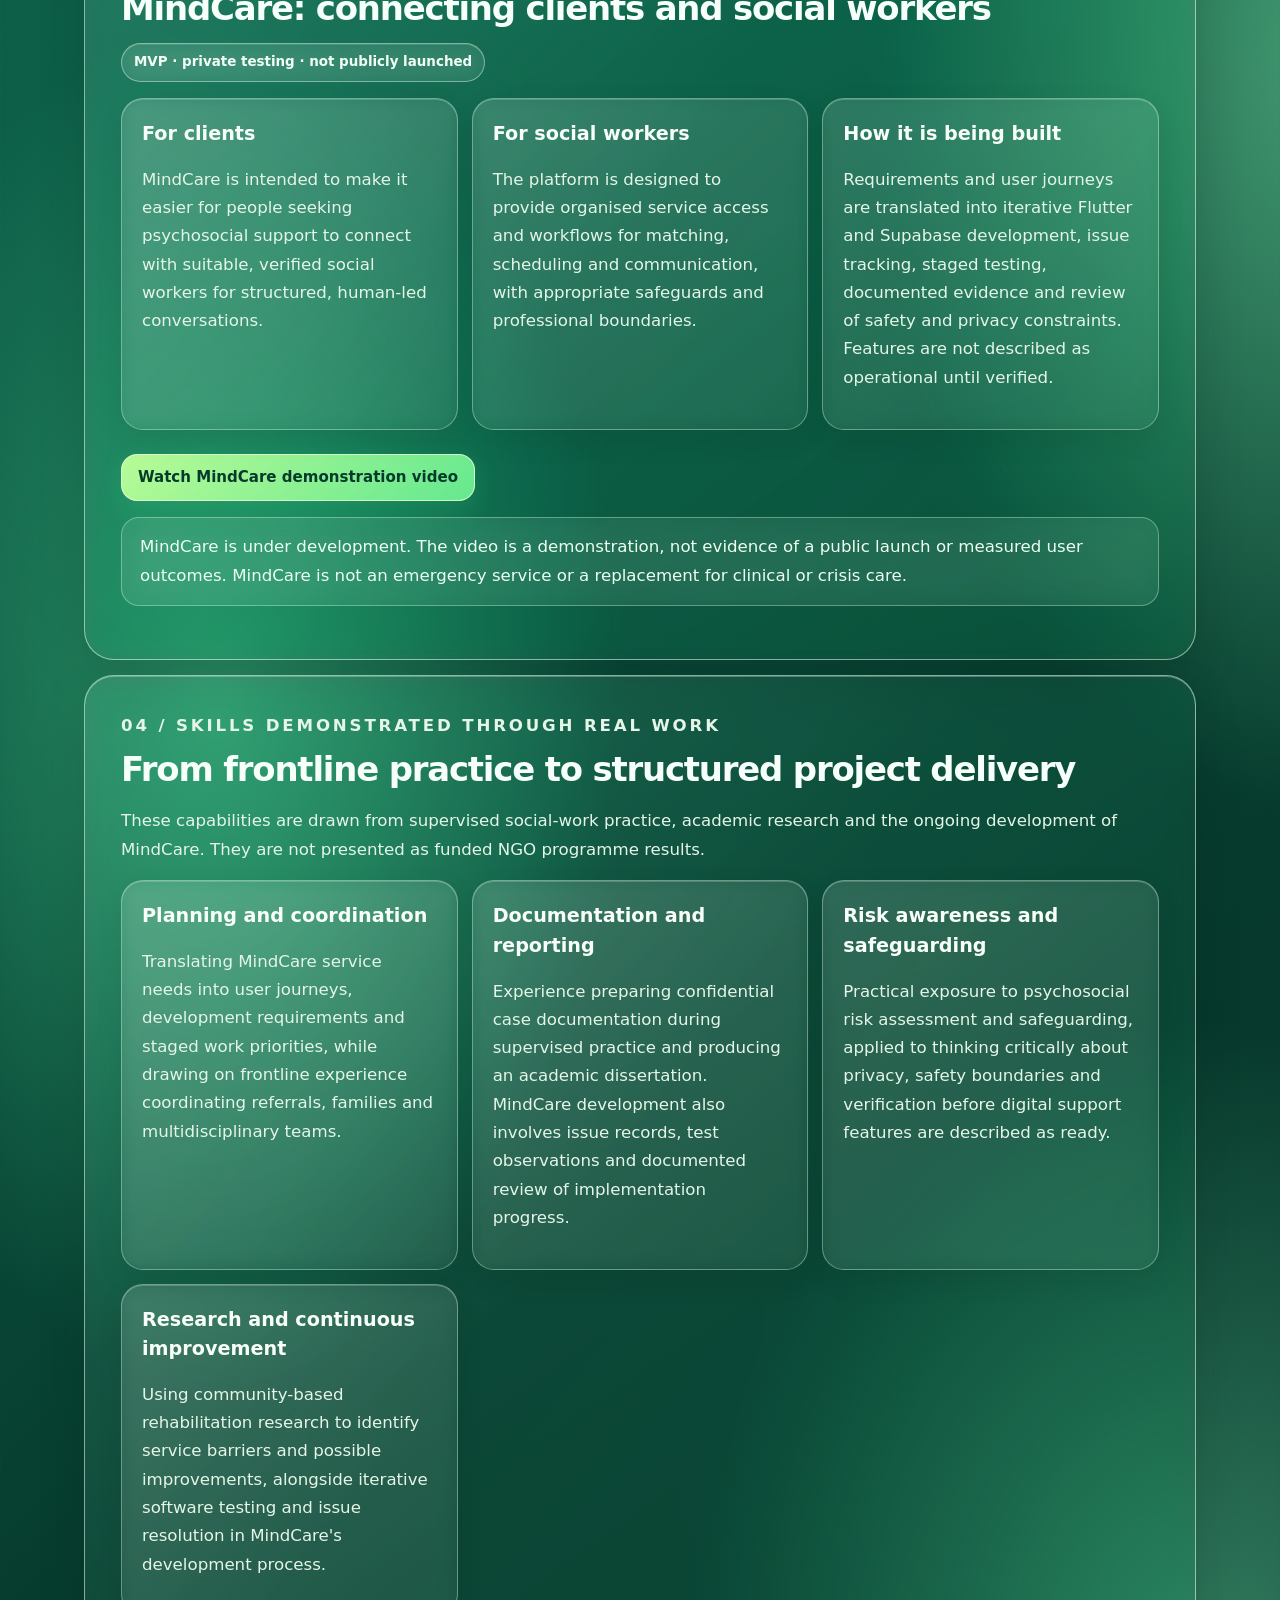
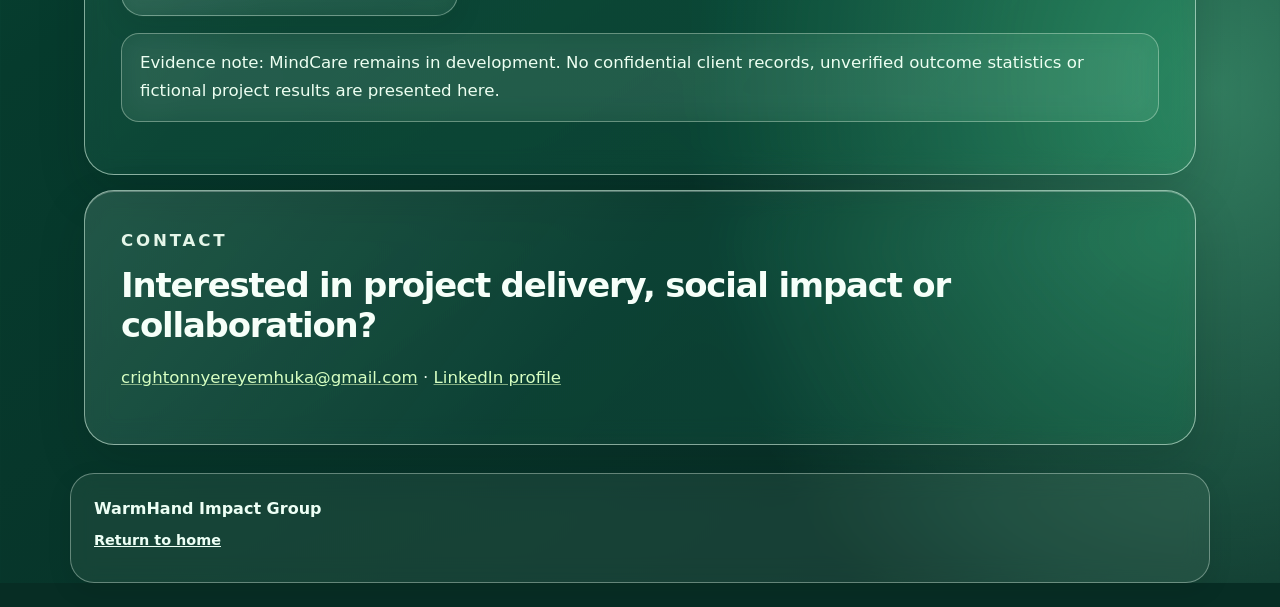
==== commit 22e6a6e1: "Use transparent glass clarity layer on community-impact.html" ====
--- a/community-impact.html
+++ b/community-impact.html
@@ -20,6 +20,7 @@
 @media(max-width:620px){.portfolio-wrap{padding:0 18px}.portfolio-hero{padding:44px 0 24px}.portfolio-hero h1{font-size:2.7rem}}
 @media(max-width:620px){.portfolio-table{min-width:0}.portfolio-wrap .section{overflow-wrap:anywhere}} </style>  <link rel="stylesheet" href="assets/glass-theme.css">
   <meta name="theme-color" content="#063f2f">
+  <link rel="stylesheet" href="assets/glass-clarity.css?v=3">
 </head>
 <body class="portfolio-page"><a class="skip-link" href="#main">Skip to content</a><header class="site-header"><nav class="nav-shell" aria-label="Primary navigation"><a class="brand" href="index.html"><img class="brand-logo" src="assets/images/warmhand-logo-mark.png" alt="WarmHand Impact Group logo"><span><strong>WarmHand Impact Group</strong><small>Home of MindCare</small></span></a><div class="nav-links"><a href="index.html">Home</a><a href="#practice">Practice</a><a href="#mindcare-project">MindCare</a><a href="#project-evidence">Project evidence</a></div><details class="mobile-nav"><summary>Menu ☰</summary><div class="mobile-nav-links"><a href="index.html">Home</a><a href="#practice">Practice</a><a href="#research">Research</a><a href="#mindcare-project">MindCare</a><a href="#project-evidence">Project evidence</a></div></details></nav></header>
 <main id="main" class="portfolio-wrap"><section class="portfolio-hero"><p class="eyebrow">Community impact · Social work · Digital project delivery</p><h1>Social work, research and digital project delivery.</h1><p>Portfolio of Takunda Crighton Nyereyemhuka — a social-work graduate with supervised mental-health practice, community-based rehabilitation research and hands-on coordination of an emerging digital support platform.</p><div class="cta-row"><a class="button primary" href="#mindcare-project">Explore MindCare project</a><a class="button secondary" href="#project-evidence">Explore skills and project evidence</a></div></section>
--- a/assets/glass-clarity.css
+++ b/assets/glass-clarity.css
@@ -0,0 +1,118 @@
+/* WarmHand Clear Emerald Glass — corrective overlay v3.
+   Actual see-through liquid glass rather than dark green painted cards.
+   Last stylesheet after glass-theme.css, intentionally overrides opaque fills. */
+:root{
+  --clear-glass:rgba(208,255,226,.09);
+  --clear-edge:rgba(229,255,239,.55);
+  --clear-light:rgba(226,255,241,.21);
+  --clear-shadow:0 20px 48px rgba(0,23,18,.16),inset 0 1px 0 rgba(255,255,255,.28);
+}
+html{background:#072d24}
+body{
+  background:
+    radial-gradient(ellipse 42% 22% at 66% 7%,rgba(172,255,185,.55),transparent 72%),
+    radial-gradient(ellipse 52% 27% at 3% 22%,rgba(35,192,119,.62),transparent 75%),
+    radial-gradient(ellipse 50% 27% at 105% 44%,rgba(123,228,166,.52),transparent 74%),
+    radial-gradient(ellipse 42% 24% at 17% 61%,rgba(67,195,135,.54),transparent 75%),
+    radial-gradient(ellipse 56% 24% at 95% 87%,rgba(106,224,168,.43),transparent 74%),
+    linear-gradient(145deg,#0b5740,#0d5f48 38%,#063b2d 70%,#092d26)!important;
+  background-attachment:fixed;
+}
+body::before{
+  z-index:0!important;
+  filter:none!important;
+  opacity:1;
+  background:
+    radial-gradient(ellipse 220px 310px at 91% 12%,rgba(190,255,182,.22),transparent 70%),
+    radial-gradient(ellipse 180px 370px at 5% 38%,rgba(18,109,67,.30),transparent 74%),
+    radial-gradient(circle 90px at 78% 59%,rgba(195,255,218,.18),transparent 71%),
+    radial-gradient(circle 65px at 19% 73%,rgba(201,255,185,.15),transparent 75%);
+}
+body > header{position:sticky;z-index:90}
+body > main,body > footer{position:relative;z-index:1}
+/* Main hero and content: a bright translucent reflection over clearly visible green atmosphere. */
+.hero-copy,
+.split-section,.split-section.reverse,.partnership-section,
+.card-grid-section,.timeline-section,.product-spotlight,
+.full-bleed-card,.founder-note,
+.portfolio-hero,.portfolio-wrap .section,
+.content-card,.hero-card{
+  background:linear-gradient(128deg,rgba(231,255,240,.145) 0%,rgba(213,255,232,.055) 47%,rgba(126,239,169,.075) 100%)!important;
+  border:1px solid var(--clear-edge)!important;
+  box-shadow:var(--clear-shadow)!important;
+  -webkit-backdrop-filter:blur(12px) saturate(123%)!important;
+  backdrop-filter:blur(12px) saturate(123%)!important;
+}
+.info-card,.steps article,.partner-cards span,.portfolio-panel,.check-list li{
+  background:linear-gradient(142deg,rgba(228,255,235,.12),rgba(201,255,229,.045))!important;
+  border:1px solid rgba(231,255,238,.37)!important;
+  box-shadow:0 10px 28px rgba(0,20,16,.09),inset 0 1px 0 rgba(255,255,255,.20)!important;
+  -webkit-backdrop-filter:blur(9px) saturate(120%)!important;
+  backdrop-filter:blur(9px) saturate(120%)!important
+}
+/* Reflective highlight is a sheen, not opaque filler. */
+.hero-copy{position:relative;isolation:isolate}
+.hero-copy::before{
+  background:radial-gradient(ellipse at 86% 4%,rgba(230,255,229,.17),rgba(170,255,191,.04) 38%,transparent 68%)!important;
+  width:360px!important;height:320px!important;pointer-events:none
+}
+.site-header{
+  background:rgba(22,92,68,.20)!important;
+  border-bottom:1px solid rgba(238,255,241,.35)!important;
+  -webkit-backdrop-filter:blur(15px) saturate(123%)!important;
+  backdrop-filter:blur(15px) saturate(123%)!important
+}
+.mobile-nav summary{
+  background:rgba(215,255,232,.09)!important;
+  border:1px solid rgba(240,255,245,.47)!important
+}
+.mobile-nav[open] .mobile-nav-links{
+  background:rgba(8,69,49,.50)!important;
+  -webkit-backdrop-filter:blur(20px)!important;backdrop-filter:blur(20px)!important
+}
+.status-badge,.soft-badge,.legal-pill,.portfolio-summary span,.button.secondary,.button.ghost{
+  background:rgba(203,255,225,.075)!important;
+  border:1px solid rgba(235,255,237,.43)!important;
+  -webkit-backdrop-filter:blur(11px)!important;
+  backdrop-filter:blur(11px)!important
+}
+.safe-note,.portfolio-note,.notice{
+  background:rgba(203,255,226,.075)!important;
+  border:1px solid rgba(238,255,236,.35)!important
+}
+.site-footer{
+  background:rgba(207,255,229,.075)!important;
+  border:1px solid rgba(237,255,241,.36)!important;
+  -webkit-backdrop-filter:blur(12px)!important;
+  backdrop-filter:blur(12px)!important
+}
+/* A small edge reflection gives glass shape without blocking the image behind it. */
+.hero-copy::after,.portfolio-hero::after{
+  content:"";position:absolute;top:1px;left:6%;width:49%;height:1px;
+  background:linear-gradient(90deg,transparent,rgba(255,255,255,.65),transparent);
+  pointer-events:none
+}
+.portfolio-hero{position:relative}
+/* Glass only helps when text remains readable. */
+.hero-copy h1,.section h2,.portfolio-hero h1,
+.content-card h1,.content-card h2,.hero-card h1,
+.info-card h3,.steps h3,.portfolio-panel h3{color:#f8fff8!important}
+.hero-lead,.section p,.portfolio-hero p,.portfolio-panel p,
+.content-card p,.content-card li,.hero-card p{color:#e5f6e9!important}
+@media(max-width:620px){
+  body{background-attachment:scroll}
+  body::before{position:absolute;min-height:100%;background-size:100% 100%}
+  .hero-copy,.portfolio-hero,.content-card,.hero-card{box-shadow:0 13px 35px rgba(0,28,20,.16),inset 0 1px 0 rgba(255,255,255,.28)!important}
+}
+/* Accessibility overrides must come after the translucent declarations. */
+@media(prefers-reduced-transparency:reduce){
+  .site-header,.hero-copy,.split-section,.split-section.reverse,.partnership-section,.card-grid-section,.timeline-section,.product-spotlight,.full-bleed-card,.founder-note,.portfolio-hero,.portfolio-wrap .section,.content-card,.hero-card,.info-card,.steps article,.partner-cards span,.portfolio-panel{
+    background:#14543e!important;
+    -webkit-backdrop-filter:none!important;backdrop-filter:none!important
+  }
+}
+@supports not ((-webkit-backdrop-filter:blur(1px)) or (backdrop-filter:blur(1px))){
+  .site-header,.hero-copy,.split-section,.split-section.reverse,.partnership-section,.card-grid-section,.timeline-section,.product-spotlight,.full-bleed-card,.founder-note,.portfolio-hero,.portfolio-wrap .section,.content-card,.hero-card,.info-card,.steps article,.partner-cards span,.portfolio-panel{
+    background:rgba(11,72,51,.92)!important
+  }
+}
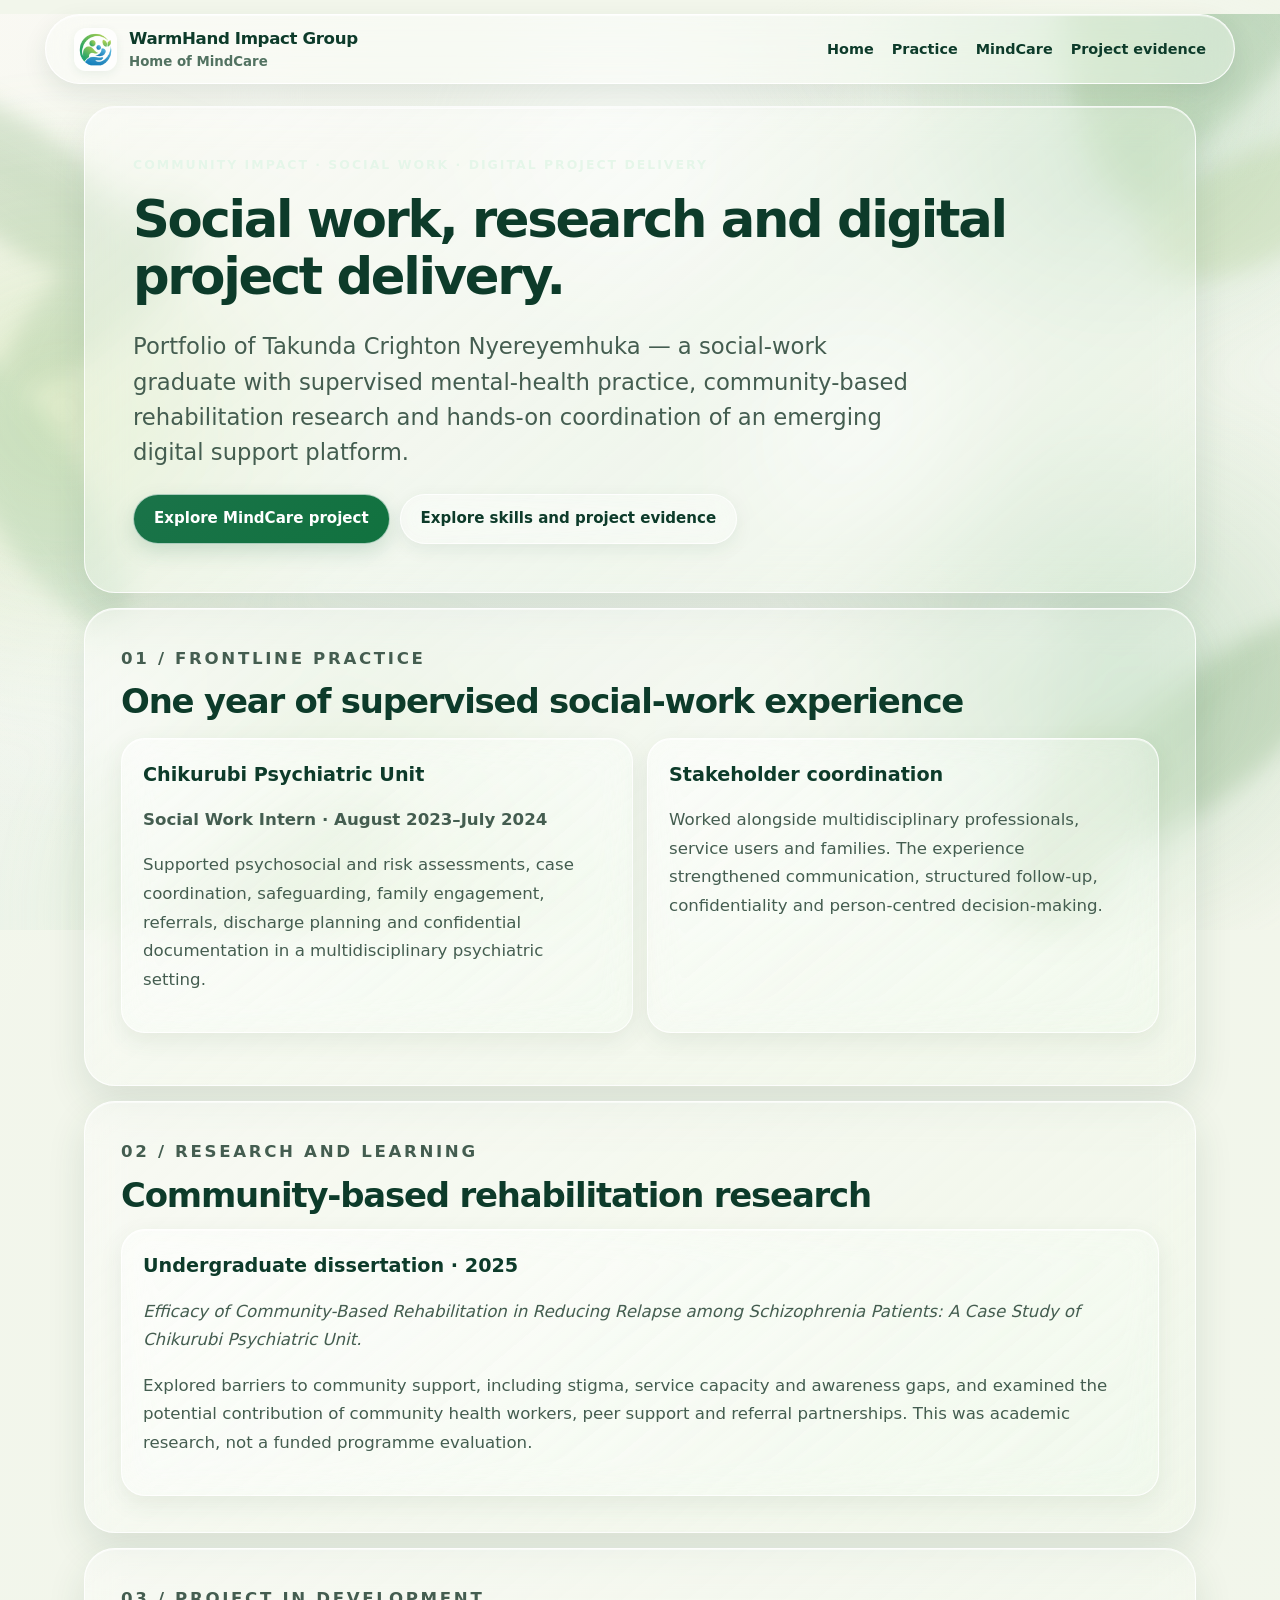
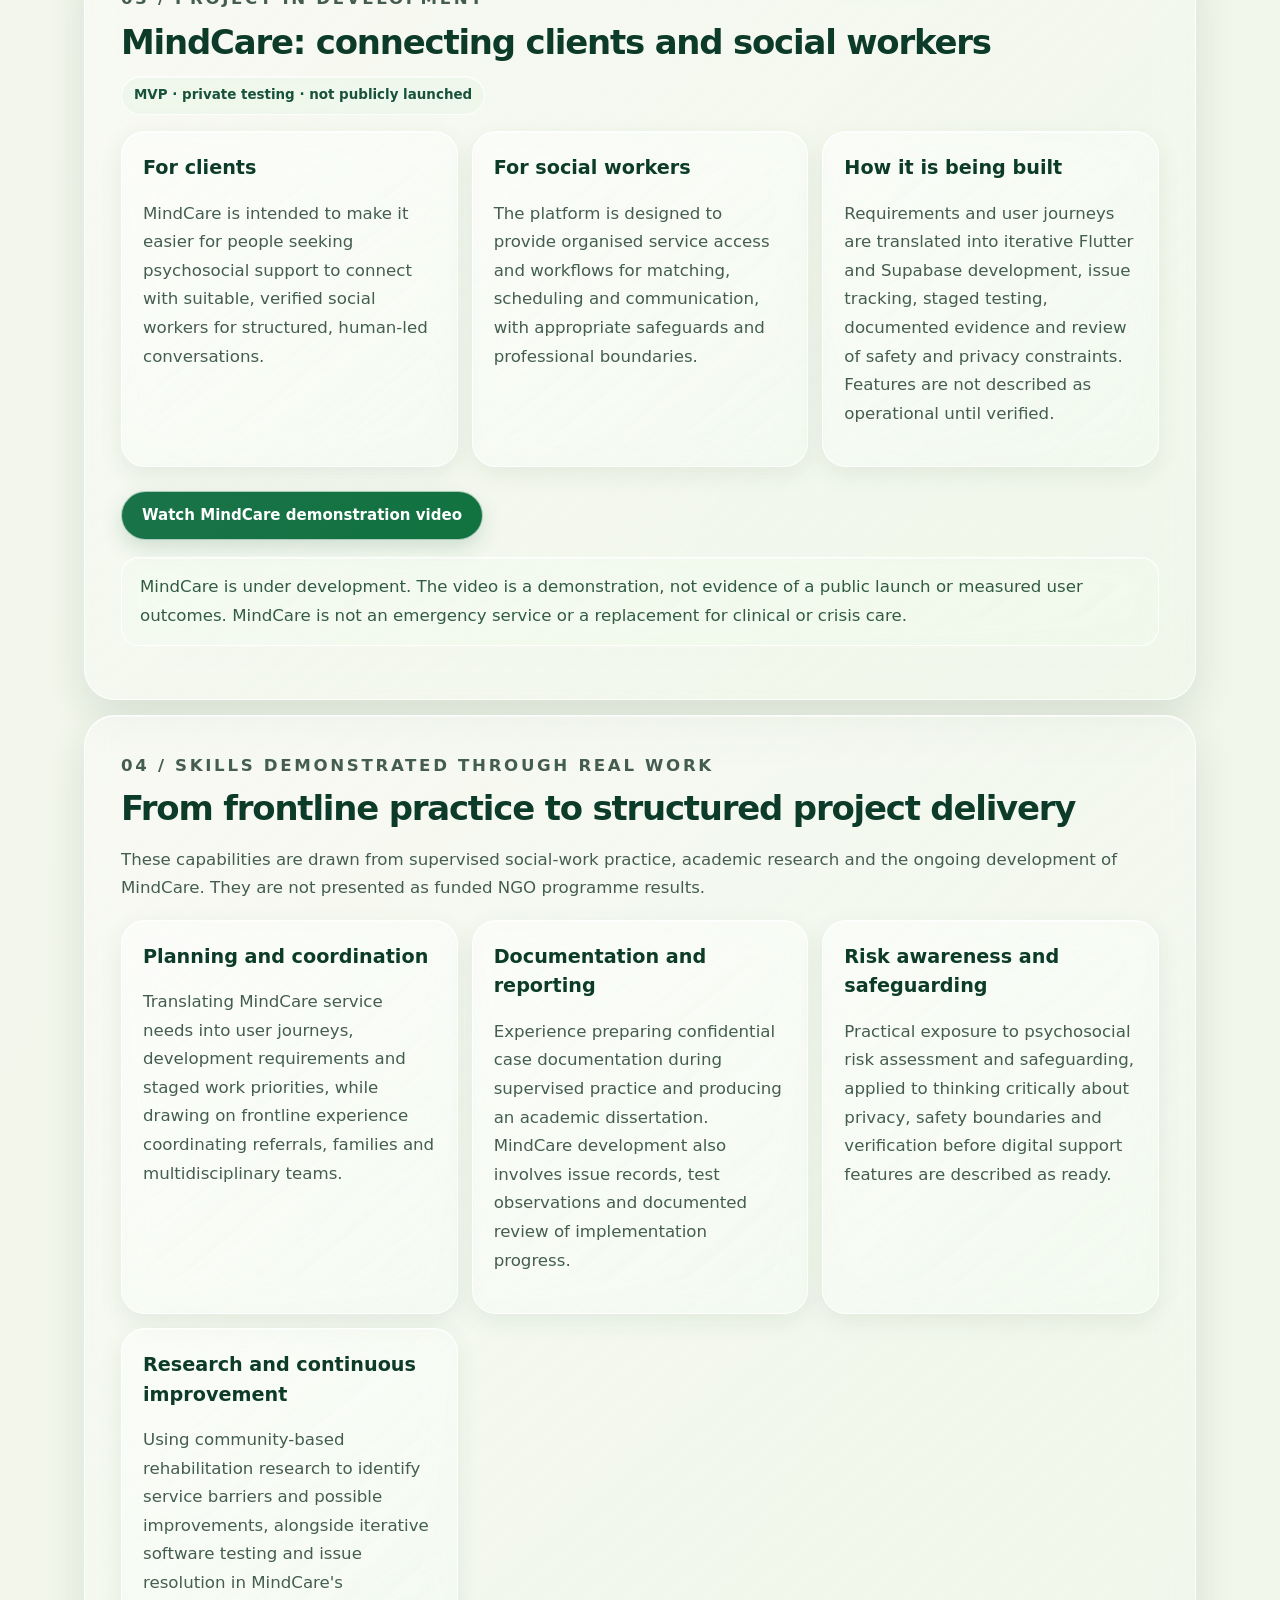
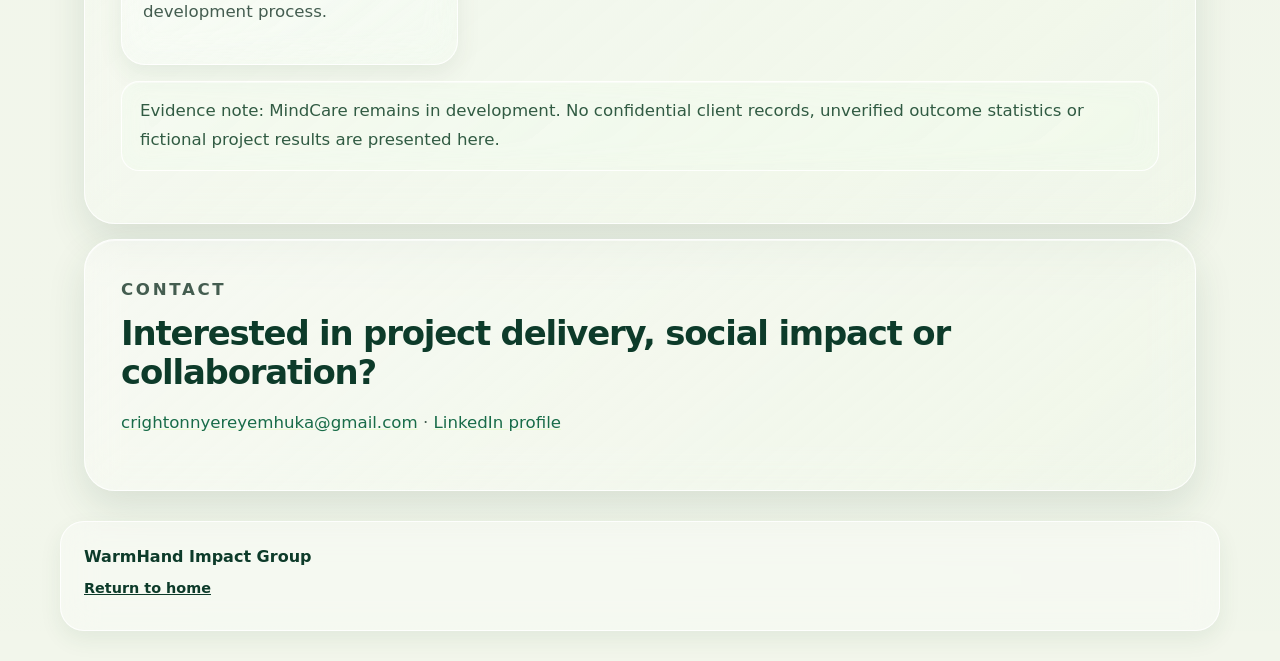
==== commit 7241ad6e: "Apply approved ivory-sage glass design to community-impact.html" ====
--- a/community-impact.html
+++ b/community-impact.html
@@ -21,6 +21,7 @@
 @media(max-width:620px){.portfolio-table{min-width:0}.portfolio-wrap .section{overflow-wrap:anywhere}} </style>  <link rel="stylesheet" href="assets/glass-theme.css">
   <meta name="theme-color" content="#063f2f">
   <link rel="stylesheet" href="assets/glass-clarity.css?v=3">
+  <link rel="stylesheet" href="assets/ivory-glass.css?v=1">
 </head>
 <body class="portfolio-page"><a class="skip-link" href="#main">Skip to content</a><header class="site-header"><nav class="nav-shell" aria-label="Primary navigation"><a class="brand" href="index.html"><img class="brand-logo" src="assets/images/warmhand-logo-mark.png" alt="WarmHand Impact Group logo"><span><strong>WarmHand Impact Group</strong><small>Home of MindCare</small></span></a><div class="nav-links"><a href="index.html">Home</a><a href="#practice">Practice</a><a href="#mindcare-project">MindCare</a><a href="#project-evidence">Project evidence</a></div><details class="mobile-nav"><summary>Menu ☰</summary><div class="mobile-nav-links"><a href="index.html">Home</a><a href="#practice">Practice</a><a href="#research">Research</a><a href="#mindcare-project">MindCare</a><a href="#project-evidence">Project evidence</a></div></details></nav></header>
 <main id="main" class="portfolio-wrap"><section class="portfolio-hero"><p class="eyebrow">Community impact · Social work · Digital project delivery</p><h1>Social work, research and digital project delivery.</h1><p>Portfolio of Takunda Crighton Nyereyemhuka — a social-work graduate with supervised mental-health practice, community-based rehabilitation research and hands-on coordination of an emerging digital support platform.</p><div class="cta-row"><a class="button primary" href="#mindcare-project">Explore MindCare project</a><a class="button secondary" href="#project-evidence">Explore skills and project evidence</a></div></section>
--- a/assets/ivory-glass.css
+++ b/assets/ivory-glass.css
@@ -0,0 +1,329 @@
+/* WarmHand IVORY + SAGE GLASS — approved visual direction
+ * Frosted white with a faint green tint, dark forest typography,
+ * and a soft, visible botanical background.
+ * Loaded AFTER all previous themes on every page.
+ */
+:root{
+ --sage-ink:#0d3b2a;
+ --sage-muted:#445d50;
+ --sage-leaf:#1b7750;
+ --sage-outline:rgba(255,255,255,.85);
+ --sage-glass:rgba(255,255,255,.32);
+ --sage-glass-strong:rgba(255,255,255,.43);
+ --sage-shadow:0 16px 38px rgba(35,72,51,.12),inset 0 1px 0 rgba(255,255,255,.60);
+}
+html{background:#f2f6eb!important;color-scheme:light}
+body{
+ color:var(--sage-ink)!important;
+ background:
+ linear-gradient(120deg,rgba(253,253,249,.06),rgba(216,238,218,.04)),
+ url("images/botanical-glass-backdrop.svg") center center / cover fixed no-repeat!important;
+ background-color:#f2f6eb!important;
+ -webkit-font-smoothing:antialiased;
+}
+body::before{display:none!important}
+body::after{content:"";display:block;position:fixed;inset:0;z-index:0;pointer-events:none;background:radial-gradient(ellipse 34% 18% at 83% 8%,rgba(250,255,235,.22),transparent 78%),radial-gradient(ellipse 26% 22% at 8% 77%,rgba(255,255,255,.25),transparent 78%)}
+body > main,body > footer{position:relative;z-index:1}
+a{color:#16543d!important}
+a:hover{color:#0c7446!important}
+a:focus-visible,button:focus-visible,summary:focus-visible{outline:3px solid #13774f!important;outline-offset:3px}
+.site-header{
+ max-width:1190px!important;
+ width:calc(100% - 32px)!important;
+ margin:14px auto 6px!important;
+ border-radius:999px!important;
+ top:9px!important;
+ position:sticky!important;
+ z-index:95!important;
+ background:rgba(253,255,251,.34)!important;
+ border:1px solid rgba(255,255,255,.92)!important;
+ box-shadow:0 9px 24px rgba(31,65,47,.10),inset 0 1px 1px rgba(255,255,255,.70)!important;
+ -webkit-backdrop-filter:blur(22px) saturate(115%)!important;
+ backdrop-filter:blur(22px) saturate(115%)!important;
+}
+.nav-shell{padding:11px 19px!important;max-width:1170px;gap:12px}
+.brand{min-width:0}
+.brand strong{font-size:1.04rem!important;color:var(--sage-ink)!important;letter-spacing:-.022em}
+.brand small{color:#527261!important;font-weight:600}
+.brand-logo{width:43px;height:43px;box-shadow:0 3px 10px rgba(27,94,58,.07)!important;background:rgba(255,255,255,.72)!important}
+.nav-links a{color:var(--sage-ink)!important;font-size:.9rem;font-weight:650!important}
+.nav-links a:hover{color:var(--sage-leaf)!important}
+.mobile-nav summary{
+ background:rgba(255,255,255,.32)!important;
+ border:1px solid rgba(255,255,255,.88)!important;
+ color:var(--sage-ink)!important;
+ border-radius:999px!important;
+ box-shadow:inset 0 1px 0 rgba(255,255,255,.7),0 3px 10px rgba(41,73,50,.05)!important;
+ -webkit-backdrop-filter:blur(16px)!important;
+ backdrop-filter:blur(16px)!important
+}
+.mobile-nav[open] .mobile-nav-links{
+ background:rgba(249,254,248,.85)!important;
+ border:1px solid rgba(255,255,255,.95)!important;
+ box-shadow:0 15px 30px rgba(28,77,47,.12)!important;
+ -webkit-backdrop-filter:blur(22px)!important;
+ backdrop-filter:blur(22px)!important;
+}
+.mobile-nav-links a{color:var(--sage-ink)!important}
+.mobile-nav-links a:hover{background:rgba(109,188,121,.15)!important}
+.hero-section{
+ max-width:1190px!important;
+ display:grid!important;
+ grid-template-columns:minmax(0,1.04fr) minmax(0,.96fr)!important;
+ align-items:stretch!important;
+ gap:20px!important;
+ padding:26px 14px 15px!important;
+}
+.hero-copy,.split-section,.split-section.reverse,.partnership-section,
+.card-grid-section,.timeline-section,.product-spotlight,
+.full-bleed-card,.founder-note,.portfolio-hero,.portfolio-wrap .section,
+.content-card,.hero-card{
+ background:linear-gradient(142deg,rgba(255,255,255,.40),rgba(247,255,247,.17) 53%,rgba(223,245,223,.18))!important;
+ border:1px solid var(--sage-outline)!important;
+ color:var(--sage-ink)!important;
+ -webkit-backdrop-filter:blur(18px) saturate(109%)!important;
+ backdrop-filter:blur(18px) saturate(109%)!important;
+ box-shadow:var(--sage-shadow)!important;
+ border-radius:31px!important;
+}
+.hero-copy{
+ padding:clamp(27px,3.8vw,52px)!important;
+ display:flex;flex-direction:column;justify-content:center;
+ isolation:isolate;overflow:hidden;
+}
+.hero-copy::before{
+ background:radial-gradient(circle,rgba(190,233,187,.19),transparent 70%)!important;
+ width:280px!important;height:280px!important;
+ opacity:.65!important;
+}
+.hero-copy>*{position:relative;z-index:1}
+.hero-copy::after,.portfolio-hero::after{
+ content:"";position:absolute;top:1px;left:7%;width:55%;height:1px;
+ background:linear-gradient(90deg,transparent,rgba(255,255,255,.95),transparent);
+ pointer-events:none
+}
+.hero-copy h1{
+ font-size:clamp(2.18rem,4.1vw,3.9rem)!important;
+ line-height:1.08!important;
+ letter-spacing:-.051em!important;
+ color:var(--sage-ink)!important;
+ margin:18px 0 21px!important;
+ max-width:670px;
+ text-wrap:balance;
+}
+.hero-lead,.hero-copy p:not(.eyebrow){
+ color:var(--sage-muted)!important;
+}
+.hero-lead{font-size:clamp(1.02rem,1.4vw,1.18rem)!important;line-height:1.67!important;max-width:670px}
+.eyebrow,.full-bleed-card .eyebrow{
+ font-size:.78rem!important;
+ letter-spacing:.16em!important;
+ color:#2b7c57!important;
+ font-weight:850!important;
+}
+.brand-product-line,.product-line,.brand-explainer{color:var(--sage-ink)!important}
+.hero-visual{
+ margin:0!important;max-height:none!important;min-height:420px;
+ border-radius:34px!important;
+ border:1px solid rgba(255,255,255,.88)!important;
+ background:rgba(255,255,255,.24)!important;
+ box-shadow:var(--sage-shadow)!important;
+ overflow:hidden!important;
+}
+.hero-visual img{max-height:none!important;height:100%!important;min-height:420px!important;width:100%!important;object-fit:cover}
+.hero-visual::after{display:none!important}
+.eyebrow, .status-badge,.soft-badge{max-width:100%}
+.badge-row{gap:9px!important}
+.status-badge,.soft-badge,.legal-pill,.portfolio-summary span{
+ color:#19523b!important;
+ background:rgba(221,242,220,.37)!important;
+ border:1px solid rgba(255,255,255,.83)!important;
+ box-shadow:inset 0 1px 0 rgba(255,255,255,.67)!important;
+ -webkit-backdrop-filter:blur(14px)!important;
+ backdrop-filter:blur(14px)!important;
+ font-weight:700!important;
+}
+.button,.action-row .button{
+ border-radius:999px!important;
+ padding:12px 20px!important;
+ color:var(--sage-ink)!important;
+ text-decoration:none!important;
+ font-weight:750!important;
+ min-height:44px;
+ box-shadow:0 5px 18px rgba(23,76,47,.08)!important;
+}
+.button.primary,.button:not(.secondary):not(.ghost),.action-row .button:not(.secondary){
+ background:linear-gradient(135deg,#1a7349,#11723f)!important;
+ color:#ffffff!important;
+ border:1px solid rgba(255,255,255,.64)!important;
+ box-shadow:0 8px 20px rgba(23,102,61,.17)!important;
+}
+.button.secondary,.button.ghost,.action-row .button.secondary{
+ background:rgba(255,255,255,.28)!important;
+ color:var(--sage-ink)!important;
+ border:1px solid rgba(255,255,255,.84)!important;
+ -webkit-backdrop-filter:blur(14px)!important;
+ backdrop-filter:blur(14px)!important;
+}
+.button:hover{transform:translateY(-2px)!important}
+.hero-copy .cta-row{gap:9px!important;margin-top:24px!important}
+.hero-copy .cta-row .button:nth-child(n+3){font-size:.84rem!important;padding:10px 15px!important}
+.section h2,.portfolio-wrap .section h2,.portfolio-hero h1,
+.hero-card h1,.content-card h1,.content-card h2,
+.info-card h3,.steps h3,.portfolio-panel h3{
+ color:var(--sage-ink)!important;
+}
+.section p,.section li,.section strong,.section blockquote,
+.portfolio-hero>p:not(.eyebrow),.portfolio-panel p,
+.content-card p,.content-card li,.hero-card p{
+ color:var(--sage-muted)!important;
+}
+.section p a,.portfolio-wrap a:not(.button),.content-card a,.hero-card a:not(.button){color:#186c48!important}
+.section{scroll-margin-top:104px}
+.section h2{font-size:clamp(1.72rem,2.6vw,2.7rem)!important;line-height:1.14!important}
+.section p{font-size:clamp(.97rem,1.3vw,1.07rem)!important;line-height:1.72}
+.focus-strip{
+ max-width:1160px;
+ margin:10px auto 28px;
+ display:grid;grid-template-columns:repeat(4,minmax(0,1fr));
+ gap:13px;padding:0 16px;
+ position:relative;z-index:1;
+}
+.focus-tile{
+ border:1px solid rgba(255,255,255,.88);
+ border-radius:25px;
+ padding:19px;
+ background:linear-gradient(142deg,rgba(255,255,255,.40),rgba(240,251,239,.18));
+ -webkit-backdrop-filter:blur(16px);backdrop-filter:blur(16px);
+ box-shadow:0 10px 28px rgba(30,75,48,.09),inset 0 1px 0 rgba(255,255,255,.6);
+}
+.focus-tile .focus-symbol{
+ display:inline-grid;place-items:center;width:41px;height:41px;border-radius:50%;
+ background:rgba(214,240,215,.48);border:1px solid rgba(255,255,255,.9);
+ color:#21724c;margin-bottom:10px;font-size:1.2rem
+}
+.focus-tile h3{margin:0 0 5px;color:var(--sage-ink);font-size:1.1rem}
+.focus-tile p{font-size:.91rem;line-height:1.5;color:var(--sage-muted);margin:0}
+.info-card,.steps article,.partner-cards span,.portfolio-panel,.check-list li,.image-card{
+ color:var(--sage-ink)!important;
+ background:linear-gradient(143deg,rgba(255,255,255,.40),rgba(238,253,240,.17))!important;
+ border:1px solid rgba(255,255,255,.84)!important;
+ border-radius:24px!important;
+ -webkit-backdrop-filter:blur(15px) saturate(110%)!important;
+ backdrop-filter:blur(15px) saturate(110%)!important;
+ box-shadow:0 8px 25px rgba(41,81,50,.085),inset 0 1px 0 rgba(255,255,255,.57)!important;
+}
+.info-card h3,.steps h3,.partner-cards span,.portfolio-panel h3,.check-list li{color:var(--sage-ink)!important}
+.info-card p,.steps p,.portfolio-panel p{color:var(--sage-muted)!important}
+.info-card span,.steps strong{
+ background:rgba(206,241,205,.45)!important;
+ color:#24744c!important;
+ border:1px solid rgba(255,255,255,.85)!important;
+}
+.split-section,.split-section.reverse,.partnership-section,.card-grid-section,.timeline-section,.product-spotlight{
+ max-width:1160px!important;margin:18px auto!important;
+ padding:clamp(24px,3.8vw,45px)!important;gap:28px!important
+}
+.full-bleed-card{
+ max-width:1160px!important;margin:18px auto!important;
+ background:linear-gradient(135deg,rgba(252,255,249,.42),rgba(221,245,223,.20))!important;
+}
+.full-bleed-card h2,.full-bleed-card p{color:var(--sage-ink)!important}
+.full-bleed-card p{color:var(--sage-muted)!important}
+.founder-note{max-width:1160px!important;min-height:0!important;overflow:hidden}
+.founder-bg{opacity:.13!important}
+.founder-content blockquote,.founder-name{color:var(--sage-ink)!important}
+.founder-role{color:var(--sage-muted)!important}
+.safe-note,.portfolio-note,.notice{
+ background:rgba(240,251,235,.40)!important;
+ border:1px solid rgba(255,255,255,.86)!important;
+ color:#315b43!important;
+ -webkit-backdrop-filter:blur(12px)!important;
+ backdrop-filter:blur(12px)!important;
+ box-shadow:inset 0 1px 0 rgba(255,255,255,.44)
+}
+.portfolio-hero,.portfolio-wrap .section{background:linear-gradient(140deg,rgba(255,255,255,.41),rgba(239,252,238,.17))!important}
+.portfolio-hero{position:relative!important;padding:clamp(26px,4vw,48px)!important}
+.portfolio-hero h1{font-size:clamp(2rem,4vw,3.6rem)!important}
+.portfolio-wrap .section{padding:clamp(22px,3vw,36px)!important}
+.portfolio-wrap .section h2{font-size:clamp(1.7rem,2.65vw,2.4rem)!important}
+.portfolio-panel{padding:21px!important}
+.portfolio-wrap .portfolio-note{color:#315b43!important}
+.portfolio-hero .cta-row{gap:10px}
+.site-footer{
+ color:var(--sage-ink)!important;
+ max-width:1160px!important;
+ margin:30px auto!important;
+ background:rgba(255,255,255,.32)!important;
+ border:1px solid rgba(255,255,255,.85)!important;
+ box-shadow:0 9px 22px rgba(37,83,51,.08)!important;
+ -webkit-backdrop-filter:blur(17px)!important;backdrop-filter:blur(17px)!important;
+ border-radius:24px!important
+}
+.site-footer strong,.site-footer a{color:var(--sage-ink)!important}
+.site-footer p{color:var(--sage-muted)!important}
+.info-page main.content-main{max-width:990px!important;margin:25px auto 35px!important}
+.info-page .content-card{
+ padding:clamp(25px,5vw,55px)!important;
+ background:linear-gradient(145deg,rgba(255,255,255,.48),rgba(237,251,236,.18))!important
+}
+.info-page .content-card h1{color:var(--sage-ink)!important}
+.info-page .content-card h2{color:#174d37!important}
+.info-page .content-card p,.info-page .content-card li{color:#3b5847!important}
+.reset-page .page-shell{max-width:880px;margin:34px auto}
+.reset-page .hero-card{padding:clamp(24px,5vw,50px)!important}
+.reset-page .hero-card h1{color:var(--sage-ink)!important}
+.reset-page .hero-card p{color:var(--sage-muted)!important}
+/* Desktop image / content balance; mobile reference stacks panels. */
+@media(max-width:990px){
+ .hero-section{grid-template-columns:1fr!important;max-width:790px!important}
+ .hero-visual{height:auto!important;min-height:0!important;max-height:330px!important}
+ .hero-visual img{height:330px!important;min-height:0!important;max-height:330px!important}
+ .focus-strip{max-width:790px;grid-template-columns:repeat(2,minmax(0,1fr))}
+}
+@media(max-width:620px){
+ body{background-attachment:scroll!important}
+ .site-header{width:calc(100% - 22px)!important;margin:10px auto 4px!important;top:6px!important}
+ .nav-shell{padding:9px 12px!important}
+ .brand strong{font-size:.88rem!important;line-height:1.1}
+ .brand-logo{width:39px!important;height:39px!important}
+ .mobile-nav summary{padding:9px 11px!important;font-size:.88rem}
+ .hero-section{padding:15px 10px 6px!important;gap:12px!important}
+ .hero-copy{padding:27px 24px!important;border-radius:27px!important}
+ .hero-copy h1{font-size:clamp(2rem,8vw,2.65rem)!important;line-height:1.1!important}
+ .hero-lead{font-size:.98rem!important;line-height:1.65!important}
+ .hero-visual{border-radius:25px!important;max-height:240px!important}
+ .hero-visual img{height:240px!important;max-height:240px!important}
+ .focus-strip{padding:0 11px!important;margin:10px auto 15px!important;gap:10px}
+ .focus-tile{padding:14px;border-radius:20px}
+ .focus-tile h3{font-size:1rem}
+ .focus-tile p{font-size:.83rem}
+ .focus-tile .focus-symbol{width:34px;height:34px}
+ .section{padding:16px 12px!important}
+ .split-section,.split-section.reverse,.partnership-section,.card-grid-section,.timeline-section,.product-spotlight{padding:23px 20px!important}
+ .section h2{font-size:1.68rem!important}
+ .section p{font-size:.96rem!important}
+ .portfolio-wrap .section{padding:22px 19px!important}
+ .portfolio-hero{padding:28px 23px!important}
+ .portfolio-hero h1{font-size:2.05rem!important}
+ .site-footer{margin:20px 12px!important}
+ .hero-copy .cta-row .button{font-size:.86rem!important;padding:11px 15px!important}
+ .hero-copy .cta-row .button:nth-child(n+3){font-size:.8rem!important;padding:9px 12px!important}
+}
+@media(prefers-reduced-transparency:reduce){
+ .site-header,.hero-copy,.split-section,.split-section.reverse,.partnership-section,.card-grid-section,.timeline-section,.product-spotlight,.full-bleed-card,.founder-note,.portfolio-hero,.portfolio-wrap .section,.content-card,.hero-card,.info-card,.steps article,.partner-cards span,.portfolio-panel{
+  background:#f3f6ee!important;
+  -webkit-backdrop-filter:none!important;backdrop-filter:none!important
+ }
+}
+@media(prefers-contrast:more){
+ .hero-copy,.portfolio-hero,.portfolio-wrap .section,.content-card,.hero-card{
+  background:rgba(253,255,250,.82)!important
+ }
+}
+@supports not ((-webkit-backdrop-filter:blur(1px)) or (backdrop-filter:blur(1px))){
+ .site-header,.hero-copy,.split-section,.split-section.reverse,.partnership-section,.card-grid-section,.timeline-section,.product-spotlight,.full-bleed-card,.founder-note,.portfolio-hero,.portfolio-wrap .section,.content-card,.hero-card{
+  background:rgba(247,251,243,.89)!important
+ }
+ .info-card,.steps article,.partner-cards span,.portfolio-panel{background:rgba(249,252,246,.92)!important}
+}
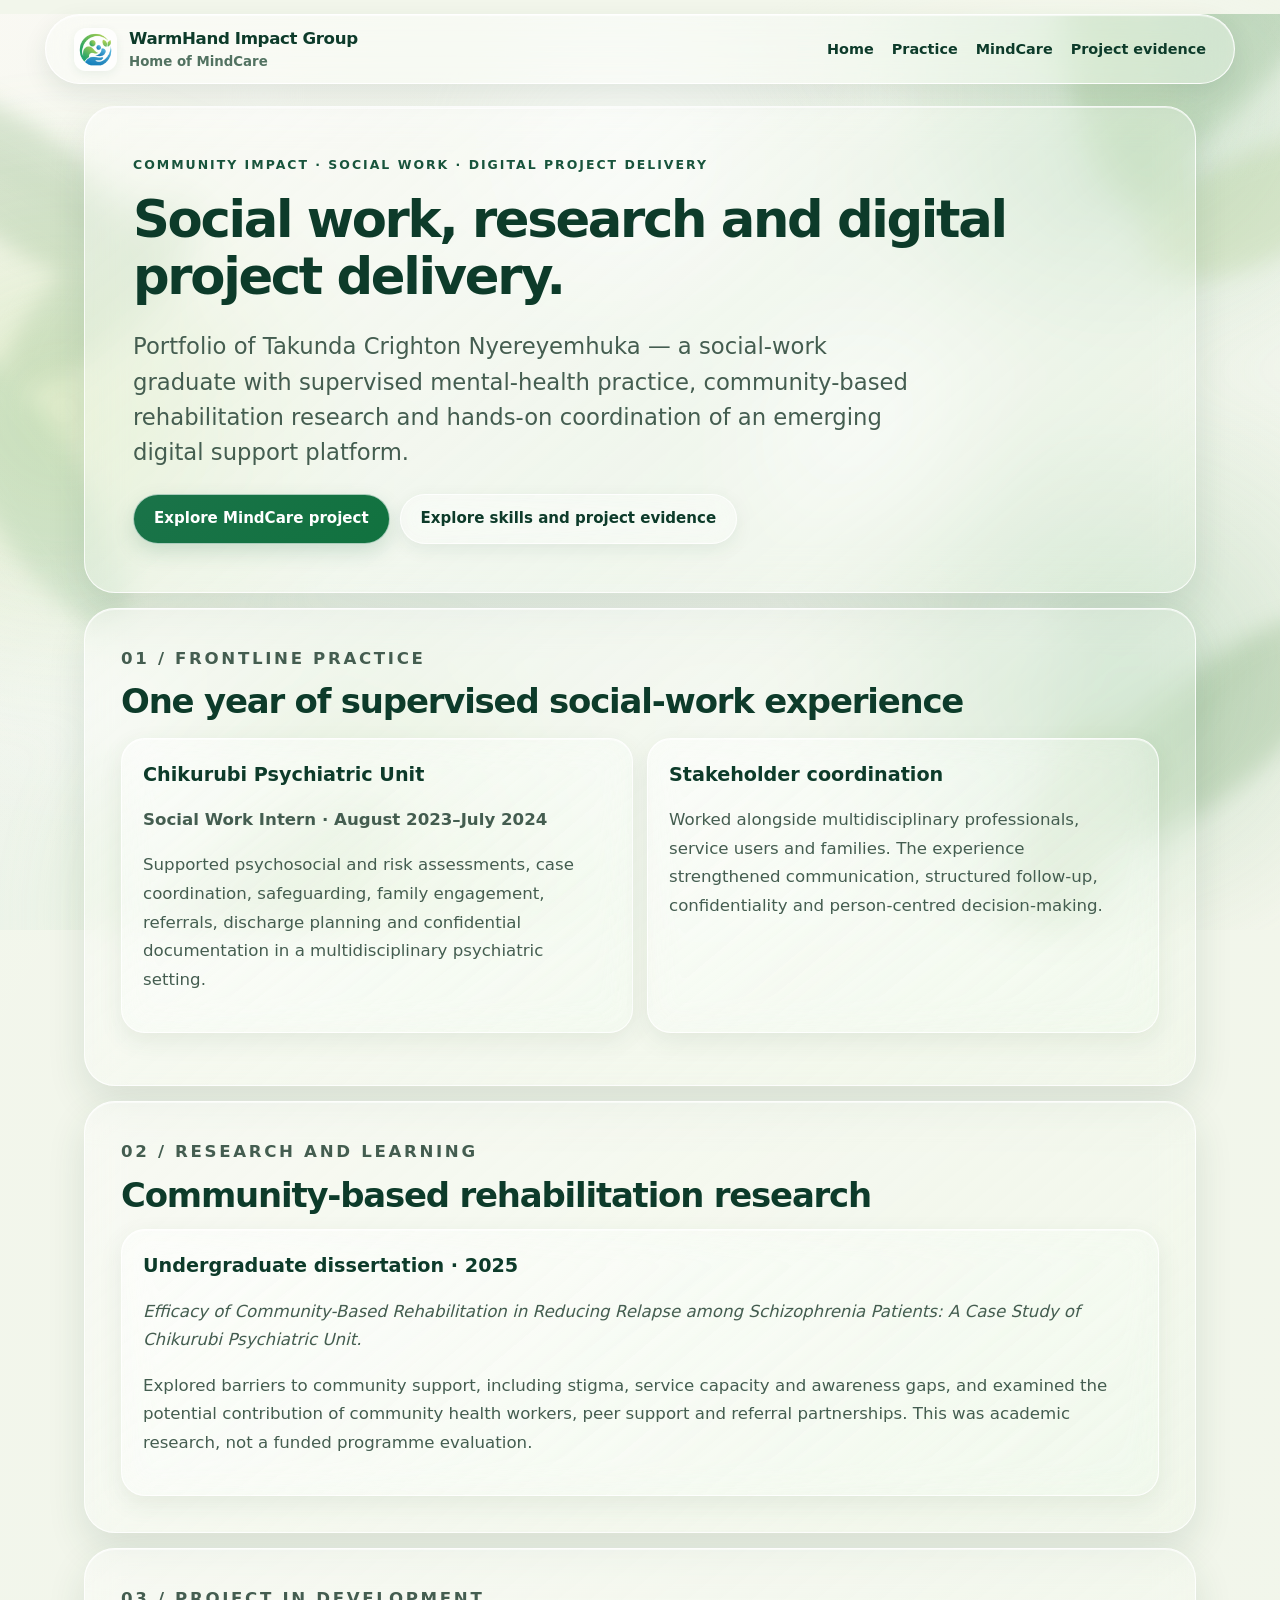
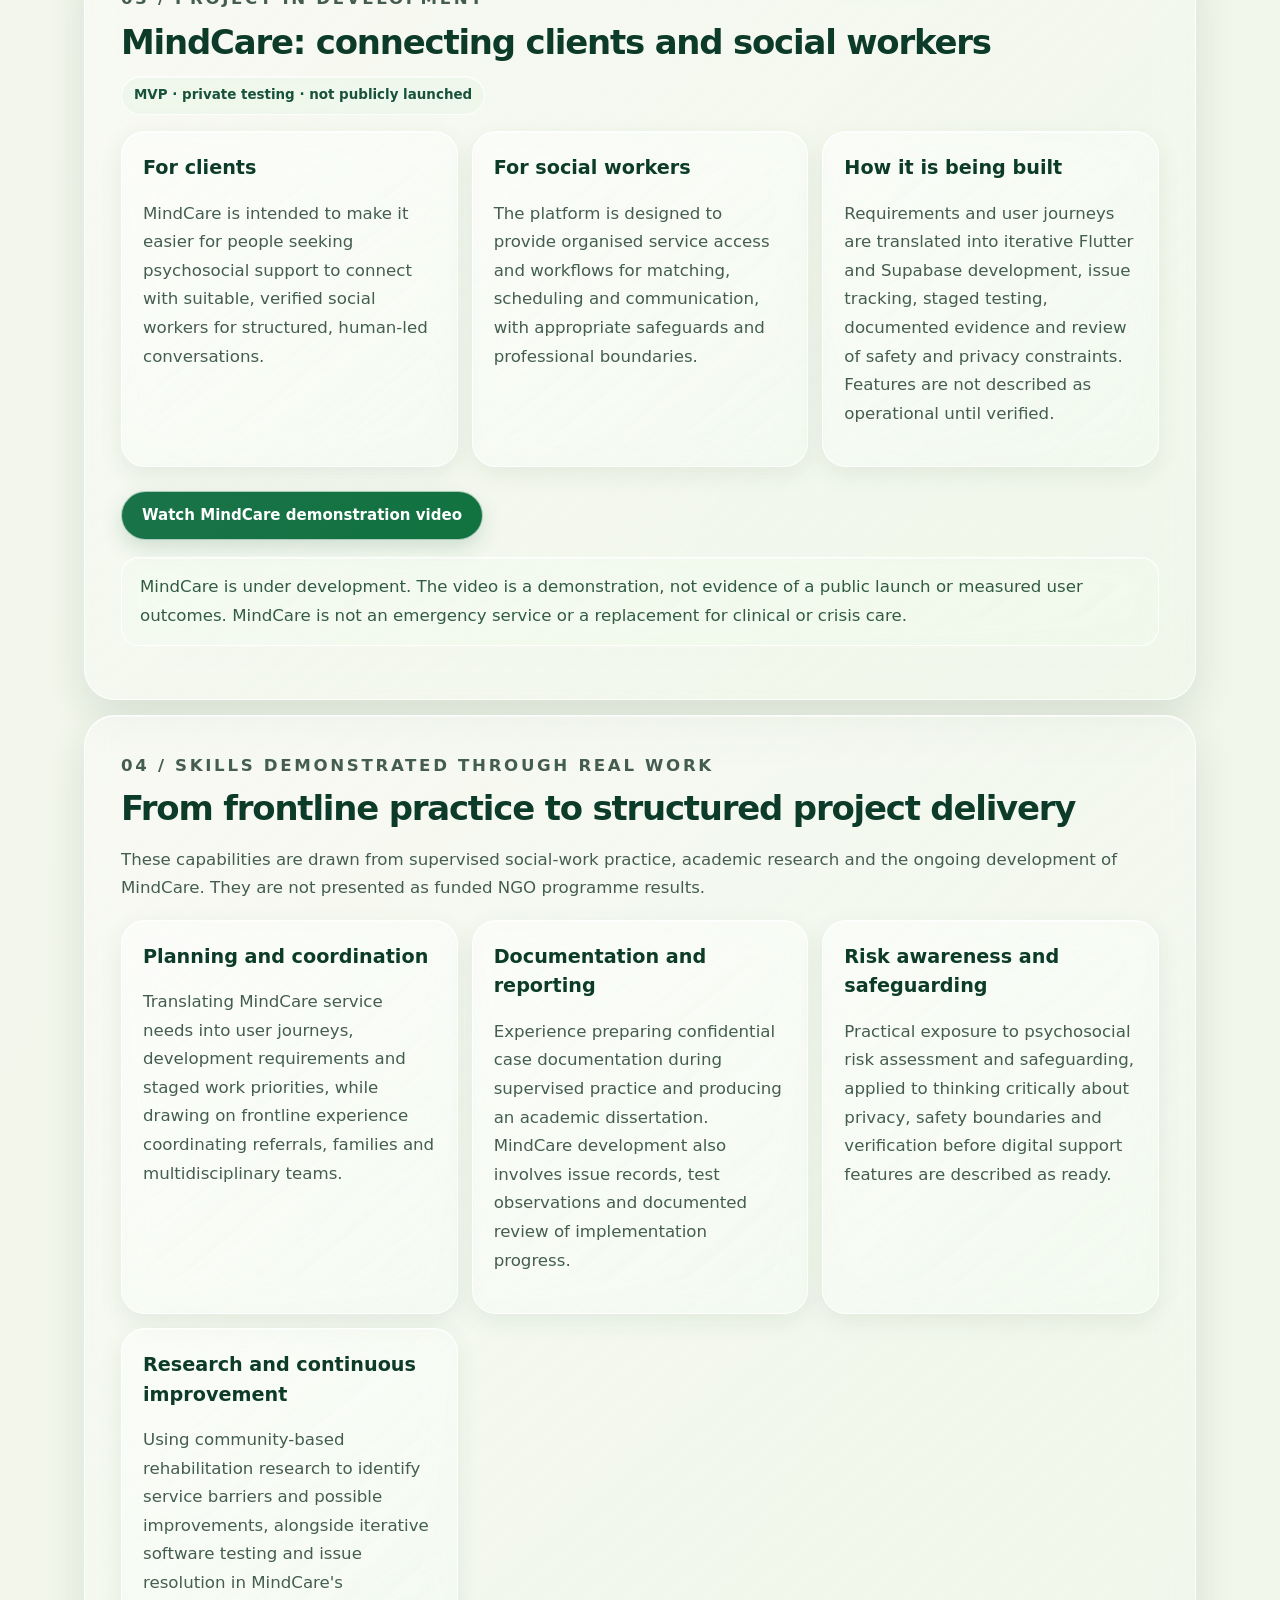
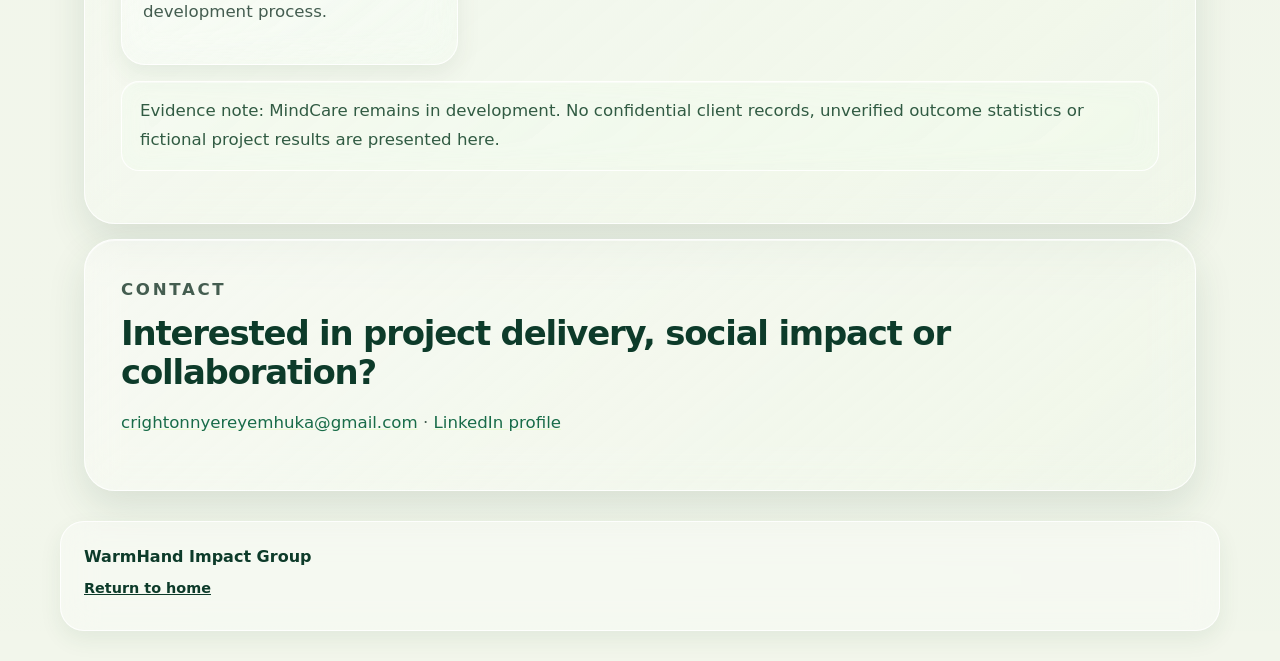
==== commit 718cc0d7: "Keep Community Impact label readable with explicit dark text and CSS cache bust" ====
--- a/community-impact.html
+++ b/community-impact.html
@@ -21,10 +21,10 @@
 @media(max-width:620px){.portfolio-table{min-width:0}.portfolio-wrap .section{overflow-wrap:anywhere}} </style>  <link rel="stylesheet" href="assets/glass-theme.css">
   <meta name="theme-color" content="#063f2f">
   <link rel="stylesheet" href="assets/glass-clarity.css?v=3">
-  <link rel="stylesheet" href="assets/ivory-glass.css?v=1">
+  <link rel="stylesheet" href="assets/ivory-glass.css?v=2">
 </head>
 <body class="portfolio-page"><a class="skip-link" href="#main">Skip to content</a><header class="site-header"><nav class="nav-shell" aria-label="Primary navigation"><a class="brand" href="index.html"><img class="brand-logo" src="assets/images/warmhand-logo-mark.png" alt="WarmHand Impact Group logo"><span><strong>WarmHand Impact Group</strong><small>Home of MindCare</small></span></a><div class="nav-links"><a href="index.html">Home</a><a href="#practice">Practice</a><a href="#mindcare-project">MindCare</a><a href="#project-evidence">Project evidence</a></div><details class="mobile-nav"><summary>Menu ☰</summary><div class="mobile-nav-links"><a href="index.html">Home</a><a href="#practice">Practice</a><a href="#research">Research</a><a href="#mindcare-project">MindCare</a><a href="#project-evidence">Project evidence</a></div></details></nav></header>
-<main id="main" class="portfolio-wrap"><section class="portfolio-hero"><p class="eyebrow">Community impact · Social work · Digital project delivery</p><h1>Social work, research and digital project delivery.</h1><p>Portfolio of Takunda Crighton Nyereyemhuka — a social-work graduate with supervised mental-health practice, community-based rehabilitation research and hands-on coordination of an emerging digital support platform.</p><div class="cta-row"><a class="button primary" href="#mindcare-project">Explore MindCare project</a><a class="button secondary" href="#project-evidence">Explore skills and project evidence</a></div></section>
+<main id="main" class="portfolio-wrap"><section class="portfolio-hero"><div class="eyebrow" style="display:block;color:#18543c!important;opacity:1!important;text-shadow:none!important">Community impact · Social work · Digital project delivery</div><h1>Social work, research and digital project delivery.</h1><p>Portfolio of Takunda Crighton Nyereyemhuka — a social-work graduate with supervised mental-health practice, community-based rehabilitation research and hands-on coordination of an emerging digital support platform.</p><div class="cta-row"><a class="button primary" href="#mindcare-project">Explore MindCare project</a><a class="button secondary" href="#project-evidence">Explore skills and project evidence</a></div></section>
 <section class="section" id="practice"><p class="eyebrow">01 / Frontline practice</p><h2>One year of supervised social-work experience</h2><div class="portfolio-grid"><article class="portfolio-panel"><h3>Chikurubi Psychiatric Unit</h3><p><strong>Social Work Intern · August 2023–July 2024</strong></p><p>Supported psychosocial and risk assessments, case coordination, safeguarding, family engagement, referrals, discharge planning and confidential documentation in a multidisciplinary psychiatric setting.</p></article><article class="portfolio-panel"><h3>Stakeholder coordination</h3><p>Worked alongside multidisciplinary professionals, service users and families. The experience strengthened communication, structured follow-up, confidentiality and person-centred decision-making.</p></article></div></section>
 <section class="section" id="research"><p class="eyebrow">02 / Research and learning</p><h2>Community-based rehabilitation research</h2><div class="portfolio-panel"><h3>Undergraduate dissertation · 2025</h3><p><em>Efficacy of Community-Based Rehabilitation in Reducing Relapse among Schizophrenia Patients: A Case Study of Chikurubi Psychiatric Unit.</em></p><p>Explored barriers to community support, including stigma, service capacity and awareness gaps, and examined the potential contribution of community health workers, peer support and referral partnerships. This was academic research, not a funded programme evaluation.</p></div></section>
 <section class="section" id="mindcare-project"><p class="eyebrow">03 / Project in development</p><h2>MindCare: connecting clients and social workers</h2><span class="soft-badge">MVP · private testing · not publicly launched</span><div class="portfolio-grid"><article class="portfolio-panel"><h3>For clients</h3><p>MindCare is intended to make it easier for people seeking psychosocial support to connect with suitable, verified social workers for structured, human-led conversations.</p></article><article class="portfolio-panel"><h3>For social workers</h3><p>The platform is designed to provide organised service access and workflows for matching, scheduling and communication, with appropriate safeguards and professional boundaries.</p></article><article class="portfolio-panel"><h3>How it is being built</h3><p>Requirements and user journeys are translated into iterative Flutter and Supabase development, issue tracking, staged testing, documented evidence and review of safety and privacy constraints. Features are not described as operational until verified.</p></article></div><div class="cta-row"><a class="button primary" href="https://drive.google.com/file/d/1wieBa8pAQVCVMaeplPuVgaQwXZJIUbIg/view?usp=drivesdk" target="_blank" rel="noopener noreferrer">Watch MindCare demonstration video</a></div><p class="portfolio-note">MindCare is under development. The video is a demonstration, not evidence of a public launch or measured user outcomes. MindCare is not an emergency service or a replacement for clinical or crisis care.</p></section>
--- a/assets/ivory-glass.css
+++ b/assets/ivory-glass.css
@@ -327,3 +327,11 @@
  }
  .info-card,.steps article,.partner-cards span,.portfolio-panel{background:rgba(249,252,246,.92)!important}
 }
+
+/* Specificity fix: older glass-clarity.css sets .portfolio-hero p to near-white.
+   The section label must use the forest-green foreground on pale glass. */
+body.portfolio-page .portfolio-hero p.eyebrow {
+  color: #1c6145 !important;
+  opacity: 1 !important;
+  text-shadow: none !important;
+}
